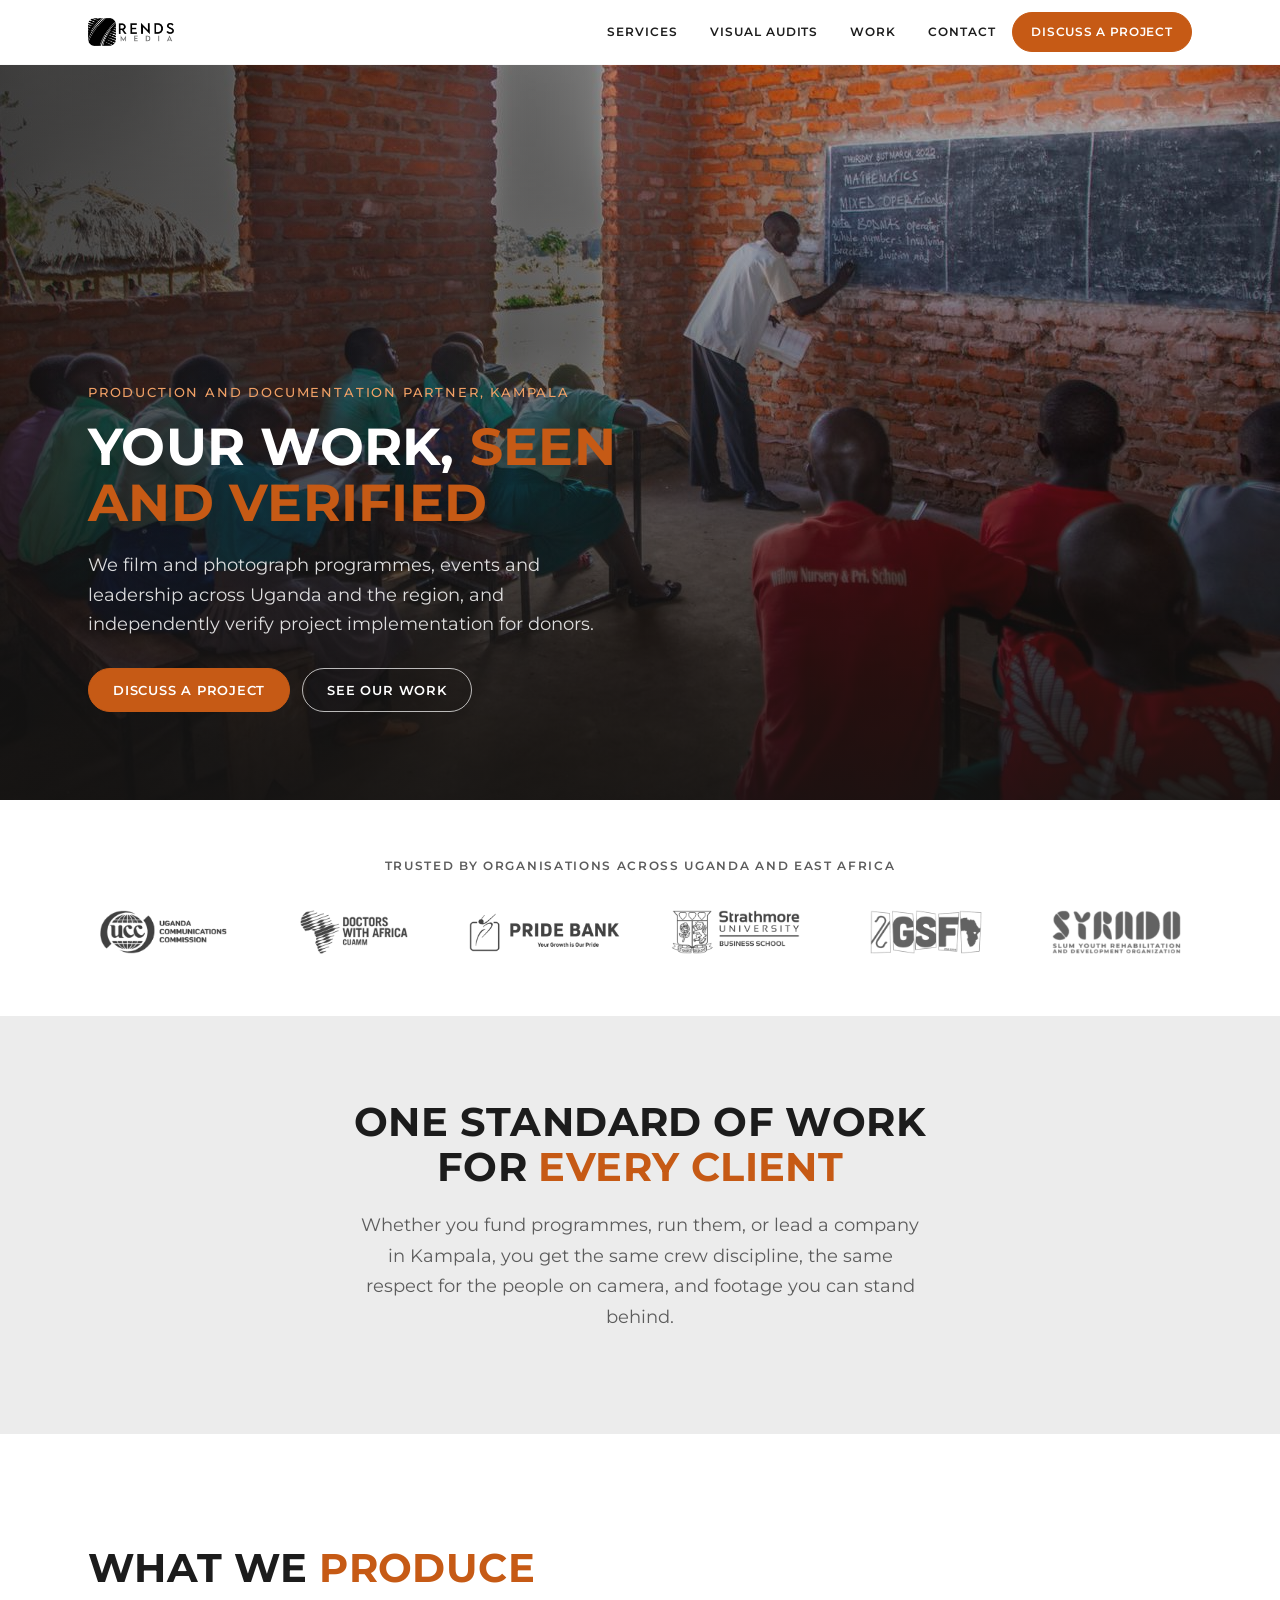
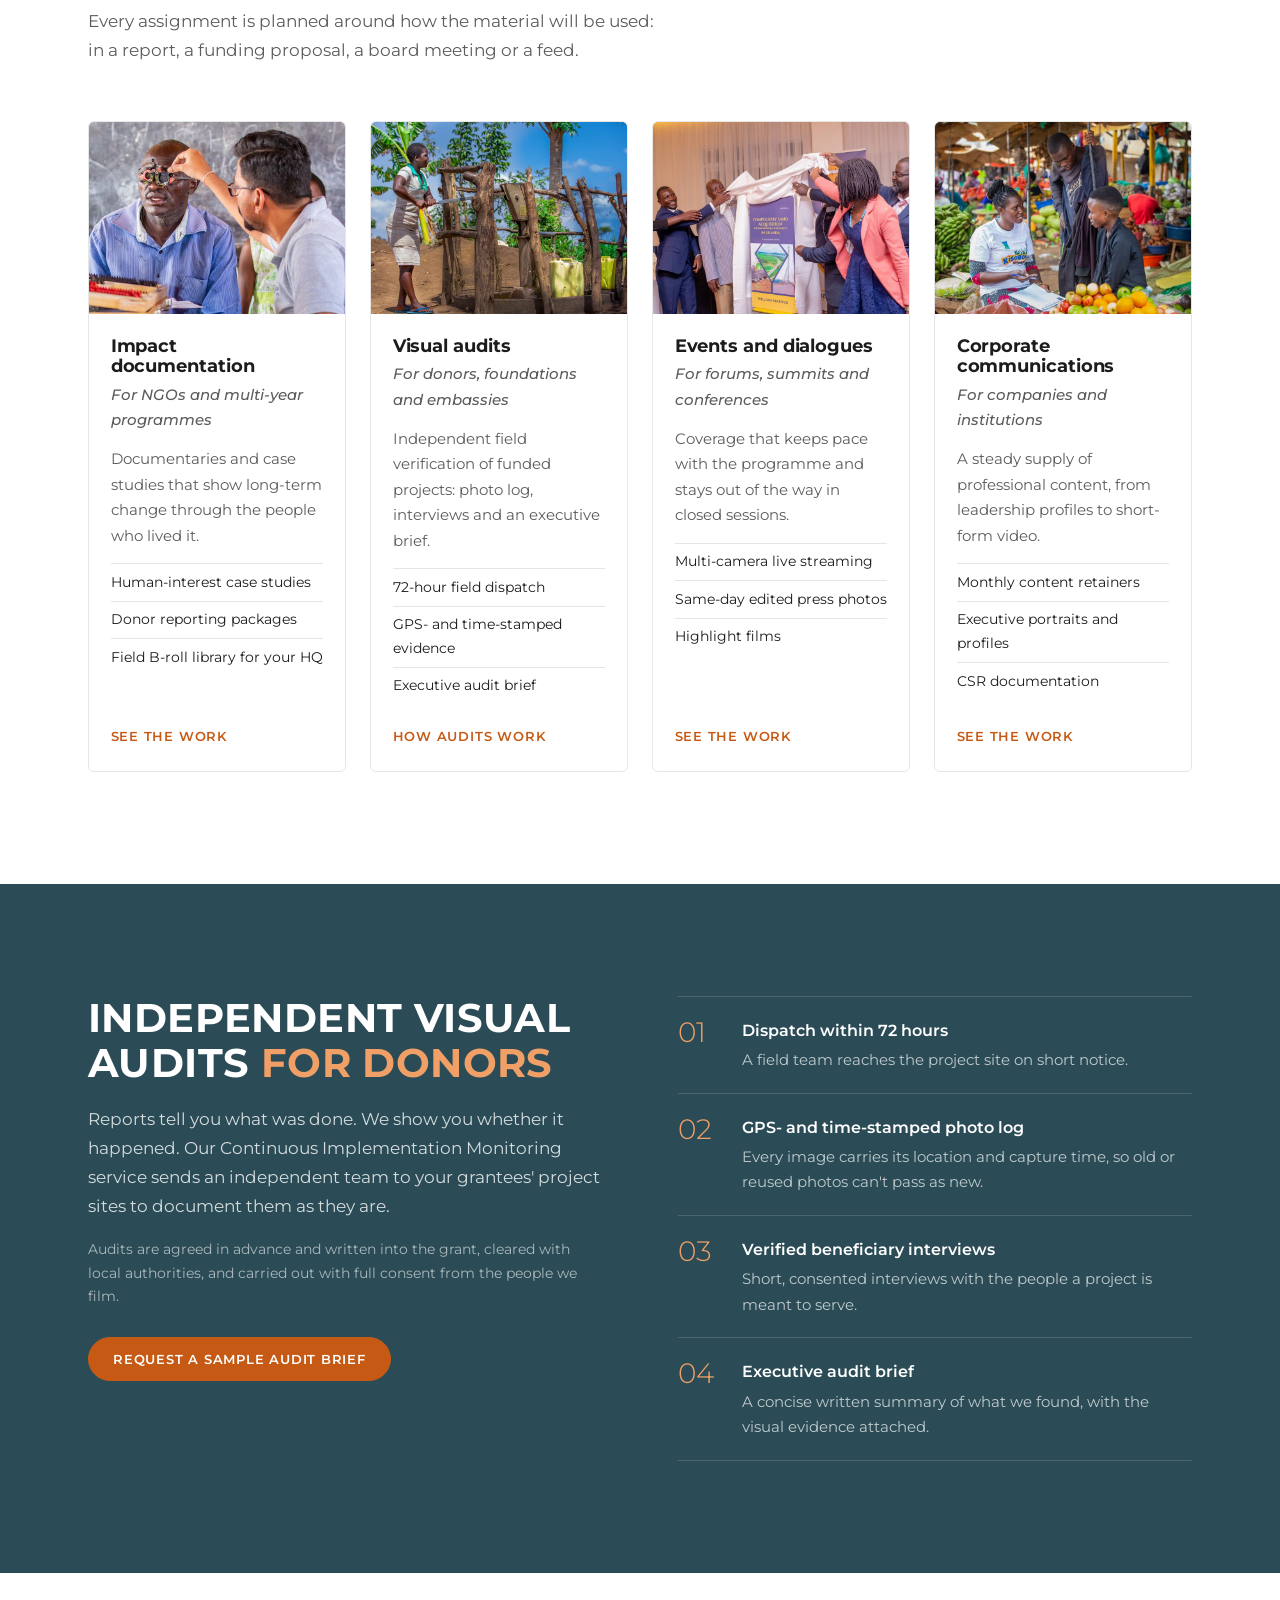
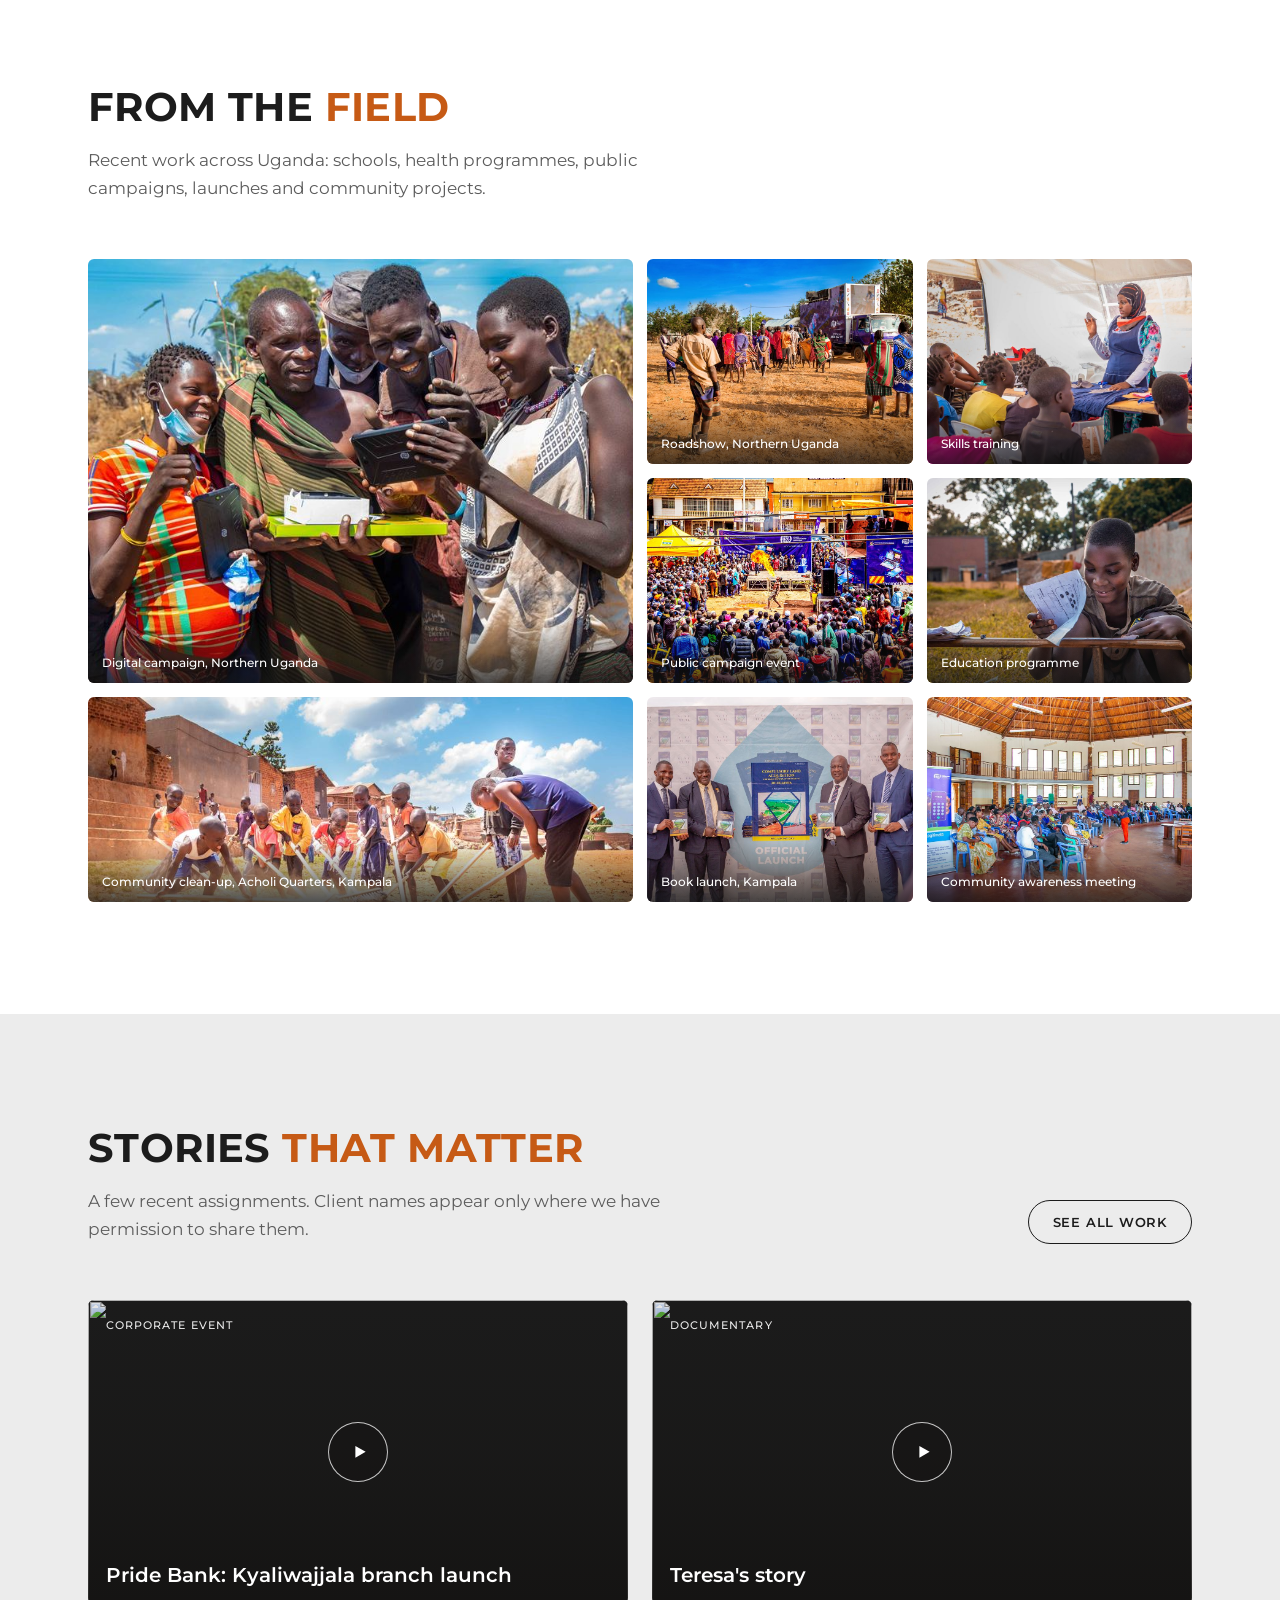
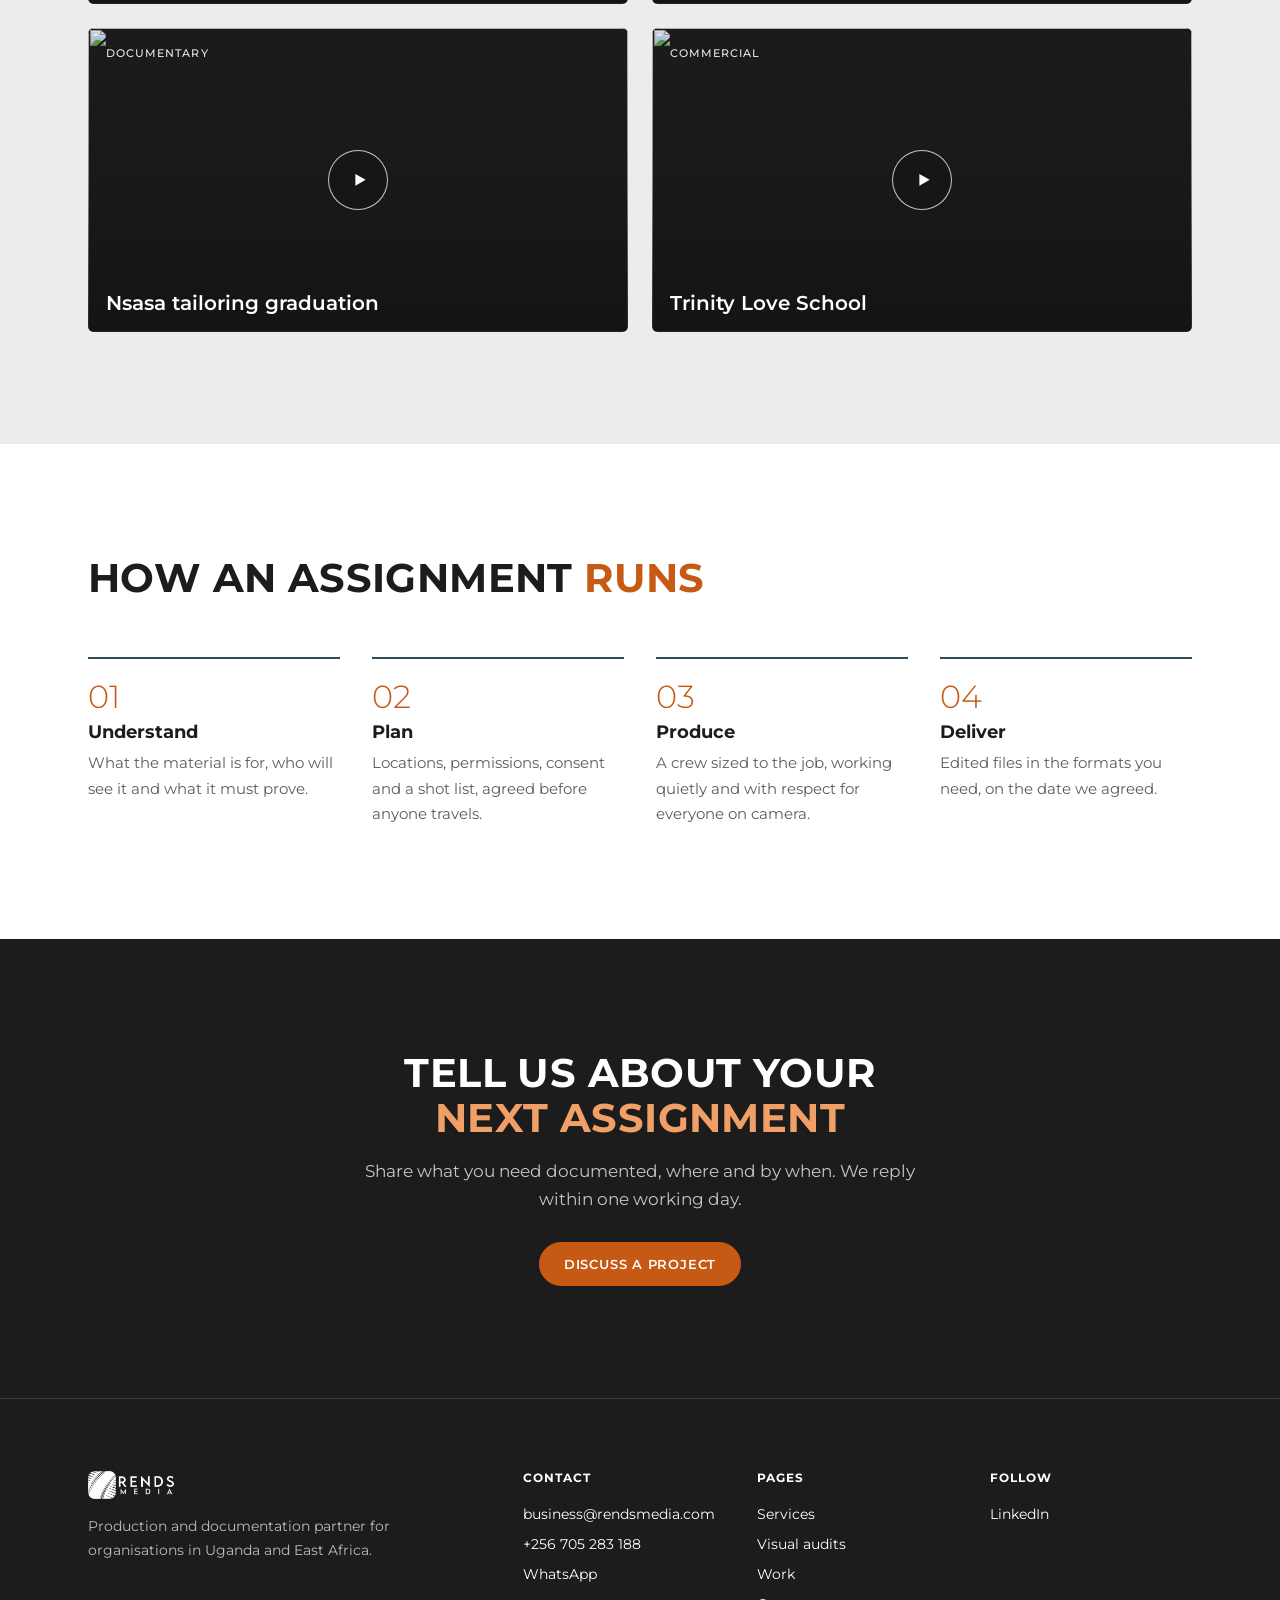
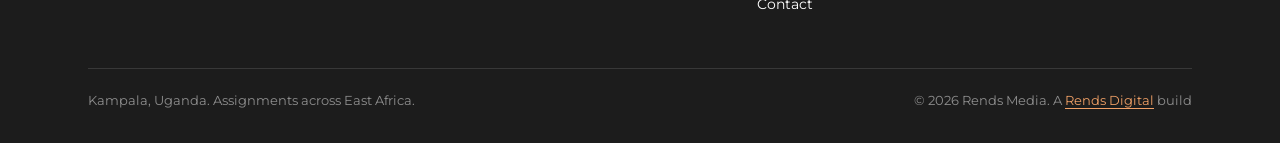
==== site/index.html @ 9ab295de "Footer credit: A Rends Digital build Co-Authored-By: Claude Opus 5.5 <noreply@anthropic.com> Claude-" ====
<!doctype html>
<html lang="en">
<head>
  <meta charset="utf-8">
  <meta name="viewport" content="width=device-width, initial-scale=1">
  <meta name="robots" content="noindex, nofollow">
  <title>Rends Media | Visual documentation and verification for organisations</title>
  <meta name="description" content="Rends Media is a Kampala-based production and documentation partner for NGOs, donors and institutions: impact documentation, independent visual audits, events and corporate communications.">
  <link rel="icon" href="assets/img/icon-32.png" sizes="32x32">
  <link rel="apple-touch-icon" href="assets/img/icon-180.png">
  <link rel="preconnect" href="https://fonts.googleapis.com">
  <link rel="preconnect" href="https://fonts.gstatic.com" crossorigin>
  <link href="https://fonts.googleapis.com/css2?family=Montserrat:ital,wght@0,300;0,400;0,500;0,600;0,700;1,400;1,500&display=swap" rel="stylesheet">
  <link rel="stylesheet" href="assets/css/main.css?v=14">
</head>
<body>
  <a class="skip-link" href="#main">Skip to content</a>

  <header class="site-header">
    <div class="wrap">
      <a class="logo" href="index.html"><img src="assets/img/logo_black.png" alt="Rends Media" width="640" height="208"></a>
      <nav class="nav" id="site-nav" aria-label="Main">
        <a href="index.html#services">Services</a>
        <a href="index.html#audits">Visual audits</a>
        <a href="portfolio.html">Work</a>
        <a href="contact.html">Contact</a>
      </nav>
      <a class="button header-cta" href="contact.html">Discuss a project</a>
      <button class="menu-toggle" type="button" aria-expanded="false" aria-controls="site-nav" aria-label="Open menu">
        <svg class="icon-open" viewBox="0 0 24 24" fill="none" stroke="currentColor" stroke-width="2" aria-hidden="true"><path d="M3 6h18M3 12h18M3 18h18"/></svg>
        <svg class="icon-close" viewBox="0 0 24 24" fill="none" stroke="currentColor" stroke-width="2" aria-hidden="true"><path d="M5 5l14 14M19 5L5 19"/></svg>
      </button>
    </div>
  </header>

  <main id="main">

    <!-- Hero: full-bleed photograph (or a short silent video loop later) -->
    <section class="hero on-dark" aria-labelledby="hero-title">
      <div class="hero__media">
        <img src="assets/img/photos/hero-classroom-1280.jpg" srcset="assets/img/photos/hero-classroom-1280.jpg 1280w, assets/img/photos/hero-classroom-2400.jpg 2400w" sizes="100vw" alt="Pupils taking a lesson in a classroom with unfinished brick walls" width="2400" height="1600" fetchpriority="high">
      </div>
      <div class="wrap">
        <p class="hero__kicker">Production and documentation partner, Kampala</p>
        <h1 id="hero-title">Your work, <span class="hl">seen and verified</span></h1>
        <p class="hero__text">We film and photograph programmes, events and leadership across Uganda and the region, and independently verify project implementation for donors.</p>
        <div class="actions">
          <a class="button" href="contact.html">Discuss a project</a>
          <a class="button button--ghost" href="portfolio.html">See our work</a>
        </div>
      </div>
    </section>

    <!-- Trusted by: client logos (only those with permission) -->
    <section class="trusted" aria-label="Trusted by">
      <div class="wrap">
        <p class="trusted__label">Trusted by organisations across Uganda and East Africa</p>
        <ul class="logos">
          <li><img src="assets/img/clients/ucc.webp" alt="Uganda Communications Commission" width="345" height="120" loading="lazy"></li>
          <li><img src="assets/img/clients/cuamm.webp" alt="Doctors with Africa CUAMM" width="296" height="120" loading="lazy"></li>
          <li><img src="assets/img/clients/pride-bank.webp" alt="Pride Bank" width="455" height="120" loading="lazy"></li>
          <li><img src="assets/img/clients/strathmore-university.webp" alt="Strathmore University" width="351" height="120" loading="lazy"></li>
          <li><img src="assets/img/clients/good-shepherds-fold.webp" alt="Good Shepherd's Fold" width="307" height="120" loading="lazy"></li>
          <li><img src="assets/img/clients/syrado-uganda.webp" alt="Syrado Uganda" width="352" height="120" loading="lazy"></li>
        </ul>
      </div>
    </section>

    <!-- Intro -->
    <section class="section section--tint intro center" aria-labelledby="intro-title">
      <div class="wrap">
        <h2 class="title" id="intro-title">One standard of work for <span class="hl">every client</span></h2>
        <p class="lead">Whether you fund programmes, run them, or lead a company in Kampala, you get the same crew discipline, the same respect for the people on camera, and footage you can stand behind.</p>
      </div>
    </section>

    <!-- Services -->
    <section class="section section--mist" id="services" aria-labelledby="services-title">
      <div class="wrap">
        <div class="section-head split-head">
          <div>
            <h2 class="title" id="services-title">What we <span class="hl">produce</span></h2>
            <p class="lead">Every assignment is planned around how the material will be used: in a report, a funding proposal, a board meeting or a feed.</p>
          </div>
        </div>
        <div class="cards">
          <article class="card">
            <div class="card__media"><img src="assets/img/photos/eye-examination-900.jpg" alt="A health worker fits trial lenses during an eye examination" width="900" height="600" loading="lazy"></div>
            <div class="card__body">
              <h3>Impact documentation</h3>
              <p class="card__for">For NGOs and multi-year programmes</p>
              <p>Documentaries and case studies that show long-term change through the people who lived it.</p>
              <ul>
                <li>Human-interest case studies</li>
                <li>Donor reporting packages</li>
                <li>Field B-roll library for your HQ</li>
              </ul>
              <a class="text-link" href="portfolio.html#development">See the work</a>
            </div>
          </article>
          <article class="card">
            <div class="card__media"><img src="assets/img/photos/girl-borehole-900.jpg" alt="A girl pumps water at a community borehole" width="900" height="600" loading="lazy" style="object-position: 30% 50%"></div>
            <div class="card__body">
              <h3>Visual audits</h3>
              <p class="card__for">For donors, foundations and embassies</p>
              <p>Independent field verification of funded projects: photo log, interviews and an executive brief.</p>
              <ul>
                <li>72-hour field dispatch</li>
                <li>GPS- and time-stamped evidence</li>
                <li>Executive audit brief</li>
              </ul>
              <a class="text-link" href="#audits">How audits work</a>
            </div>
          </article>
          <article class="card">
            <div class="card__media"><img src="assets/img/photos/book-launch-900.jpg" alt="Officials unveil a new book at a launch event" width="900" height="600" loading="lazy"></div>
            <div class="card__body">
              <h3>Events and dialogues</h3>
              <p class="card__for">For forums, summits and conferences</p>
              <p>Coverage that keeps pace with the programme and stays out of the way in closed sessions.</p>
              <ul>
                <li>Multi-camera live streaming</li>
                <li>Same-day edited press photos</li>
                <li>Highlight films</li>
              </ul>
              <a class="text-link" href="portfolio.html#events">See the work</a>
            </div>
          </article>
          <article class="card">
            <div class="card__media"><img src="assets/img/photos/market-campaign-900.jpg" alt="A campaign agent speaks with vendors in a busy market" width="900" height="600" loading="lazy"></div>
            <div class="card__body">
              <h3>Corporate communications</h3>
              <p class="card__for">For companies and institutions</p>
              <p>A steady supply of professional content, from leadership profiles to short-form video.</p>
              <ul>
                <li>Monthly content retainers</li>
                <li>Executive portraits and profiles</li>
                <li>CSR documentation</li>
              </ul>
              <a class="text-link" href="portfolio.html#corporate">See the work</a>
            </div>
          </article>
        </div>
      </div>
    </section>

    <!-- Independent visual audits -->
    <section class="section section--blue on-dark" id="audits" aria-labelledby="audit-title">
      <div class="wrap">
        <div class="audit">
          <div>
            <h2 class="title" id="audit-title">Independent visual audits <span class="hl">for donors</span></h2>
            <p class="lead">Reports tell you what was done. We show you whether it happened. Our Continuous Implementation Monitoring service sends an independent team to your grantees' project sites to document them as they are.</p>
            <p class="audit__note">Audits are agreed in advance and written into the grant, cleared with local authorities, and carried out with full consent from the people we film.</p>
            <div class="actions">
              <a class="button" href="contact.html?enquiry=audit">Request a sample audit brief</a>
            </div>
          </div>
          <ol class="steps">
            <li><strong>Dispatch within 72 hours</strong><span>A field team reaches the project site on short notice.</span></li>
            <li><strong>GPS- and time-stamped photo log</strong><span>Every image carries its location and capture time, so old or reused photos can't pass as new.</span></li>
            <li><strong>Verified beneficiary interviews</strong><span>Short, consented interviews with the people a project is meant to serve.</span></li>
            <li><strong>Executive audit brief</strong><span>A concise written summary of what we found, with the visual evidence attached.</span></li>
          </ol>
        </div>
      </div>
    </section>

    <!-- From the field -->
    <section class="section section--mist" aria-labelledby="field-title">
      <div class="wrap">
        <div class="section-head">
          <h2 class="title" id="field-title">From the <span class="hl">field</span></h2>
          <p class="lead">Recent work across Uganda: schools, health programmes, public campaigns, launches and community projects.</p>
        </div>
        <div class="gallery">
          <figure class="shot shot--wide shot--tall">
            <img src="assets/img/photos/digital-campaign-north-800.jpg" srcset="assets/img/photos/digital-campaign-north-800.jpg 800w, assets/img/photos/digital-campaign-north-1400.jpg 1400w" sizes="(max-width: 52rem) 100vw, 50vw" alt="Residents try out new phones during a digital campaign" loading="lazy">
            <figcaption>Digital campaign, Northern Uganda</figcaption>
          </figure>
          <figure class="shot">
            <img src="assets/img/photos/awareness-truck-1000.jpg" alt="Crowd gathering around a campaign awareness truck" loading="lazy">
            <figcaption>Roadshow, Northern Uganda</figcaption>
          </figure>
          <figure class="shot">
            <img src="assets/img/photos/tailoring-class-1000.jpg" alt="A tailoring instructor teaches young learners" loading="lazy">
            <figcaption>Skills training</figcaption>
          </figure>
          <figure class="shot">
            <img src="assets/img/photos/campaign-roadshow-1000.jpg" alt="Large crowd at an outdoor campaign stage" loading="lazy">
            <figcaption>Public campaign event</figcaption>
          </figure>
          <figure class="shot">
            <img src="assets/img/photos/outdoor-learner-1000.jpg" alt="A learner studies at a makeshift outdoor desk" loading="lazy">
            <figcaption>Education programme</figcaption>
          </figure>
          <figure class="shot shot--wide">
            <img src="assets/img/photos/community-cleanup-acholi-800.jpg" srcset="assets/img/photos/community-cleanup-acholi-800.jpg 800w, assets/img/photos/community-cleanup-acholi-1400.jpg 1400w" sizes="(max-width: 52rem) 100vw, 50vw" alt="Young volunteers clearing rubbish together" loading="lazy">
            <figcaption>Community clean-up, Acholi Quarters, Kampala</figcaption>
          </figure>
          <figure class="shot">
            <img src="assets/img/photos/launch-officials-1000.jpg" alt="Officials hold copies of a newly launched book" loading="lazy">
            <figcaption>Book launch, Kampala</figcaption>
          </figure>
          <figure class="shot">
            <img src="assets/img/photos/awareness-meeting-1000.jpg" alt="Community members at an awareness meeting in a hall" loading="lazy">
            <figcaption>Community awareness meeting</figcaption>
          </figure>
        </div>
      </div>
    </section>

    <!-- Selected films -->
    <section class="section section--tint" aria-labelledby="work-title">
      <div class="wrap">
        <div class="section-head split-head">
          <div>
            <h2 class="title" id="work-title">Stories <span class="hl">that matter</span></h2>
            <p class="lead">A few recent assignments. Client names appear only where we have permission to share them.</p>
          </div>
          <a class="button button--ghost" href="portfolio.html">See all work</a>
        </div>
        <div class="films">
          <a class="film" href="https://www.youtube.com/watch?v=03S1V2MKHTw" data-video="03S1V2MKHTw" target="_blank" rel="noopener">
            <span class="film__media"><img src="https://i.ytimg.com/vi/03S1V2MKHTw/maxresdefault.jpg" alt="" width="1280" height="720" loading="lazy"></span>
            <span class="film__tag">Corporate event</span>
            <span class="film__play" aria-hidden="true"><svg viewBox="0 0 24 24"><path d="M6 4l14 8-14 8z"/></svg></span>
            <span class="film__info">
              <span class="film__title">Pride Bank: Kyaliwajjala branch launch</span>
              <span class="visually-hidden">Play video</span>
            </span>
          </a>
          <a class="film" href="https://www.youtube.com/watch?v=GNk5zDKKJmw" data-video="GNk5zDKKJmw" target="_blank" rel="noopener">
            <span class="film__media"><img src="https://i.ytimg.com/vi/GNk5zDKKJmw/maxresdefault.jpg" alt="" width="1280" height="720" loading="lazy"></span>
            <span class="film__tag">Documentary</span>
            <span class="film__play" aria-hidden="true"><svg viewBox="0 0 24 24"><path d="M6 4l14 8-14 8z"/></svg></span>
            <span class="film__info">
              <span class="film__title">Teresa's story</span>
              <span class="visually-hidden">Play video</span>
            </span>
          </a>
          <a class="film" href="https://www.youtube.com/watch?v=6-pFc9vLyNQ" data-video="6-pFc9vLyNQ" target="_blank" rel="noopener">
            <span class="film__media"><img src="https://i.ytimg.com/vi/6-pFc9vLyNQ/maxresdefault.jpg" alt="" width="1280" height="720" loading="lazy"></span>
            <span class="film__tag">Documentary</span>
            <span class="film__play" aria-hidden="true"><svg viewBox="0 0 24 24"><path d="M6 4l14 8-14 8z"/></svg></span>
            <span class="film__info">
              <span class="film__title">Nsasa tailoring graduation</span>
              <span class="visually-hidden">Play video</span>
            </span>
          </a>
          <a class="film" href="https://www.youtube.com/watch?v=vquRWn4k3j4" data-video="vquRWn4k3j4" target="_blank" rel="noopener">
            <span class="film__media"><img src="https://i.ytimg.com/vi/vquRWn4k3j4/maxresdefault.jpg" alt="" width="1280" height="720" loading="lazy"></span>
            <span class="film__tag">Commercial</span>
            <span class="film__play" aria-hidden="true"><svg viewBox="0 0 24 24"><path d="M6 4l14 8-14 8z"/></svg></span>
            <span class="film__info">
              <span class="film__title">Trinity Love School</span>
              <span class="visually-hidden">Play video</span>
            </span>
          </a>
        </div>
      </div>
    </section>

    <dialog class="player" id="player" aria-label="Video player">
      <button class="player__close" type="button" aria-label="Close video">
        <svg viewBox="0 0 24 24" fill="none" stroke="currentColor" stroke-width="2" aria-hidden="true"><path d="M5 5l14 14M19 5L5 19"/></svg>
      </button>
      <div class="player__frame"></div>
    </dialog>

    <!-- Process -->
    <section class="section section--mist" aria-labelledby="process-title">
      <div class="wrap">
        <div class="section-head">
          <h2 class="title" id="process-title">How an assignment <span class="hl">runs</span></h2>
        </div>
        <ol class="process">
          <li><h3>Understand</h3><p>What the material is for, who will see it and what it must prove.</p></li>
          <li><h3>Plan</h3><p>Locations, permissions, consent and a shot list, agreed before anyone travels.</p></li>
          <li><h3>Produce</h3><p>A crew sized to the job, working quietly and with respect for everyone on camera.</p></li>
          <li><h3>Deliver</h3><p>Edited files in the formats you need, on the date we agreed.</p></li>
        </ol>
      </div>
    </section>

    <!-- Closing -->
    <section class="section section--dark on-dark cta center" aria-labelledby="cta-title">
      <div class="wrap">
        <h2 class="title" id="cta-title">Tell us about your <span class="hl">next assignment</span></h2>
        <p class="lead" style="margin-top:1rem">Share what you need documented, where and by when. We reply within one working day.</p>
        <div class="actions">
          <a class="button" href="contact.html">Discuss a project</a>
        </div>
      </div>
    </section>

  </main>

  <footer class="site-footer">
    <div class="wrap">
      <div class="footer-grid">
        <div class="footer-brand">
          <img src="assets/img/logo_white.png" alt="Rends Media" width="640" height="208">
          <p>Production and documentation partner for organisations in Uganda and East Africa.</p>
        </div>
        <div>
          <h2>Contact</h2>
          <ul>
            <li><a href="mailto:business@rendsmedia.com">business@rendsmedia.com</a></li>
            <li><a href="tel:+256705283188">+256 705 283 188</a></li>
            <li><a href="https://wa.me/256705283188" target="_blank" rel="noopener">WhatsApp</a></li>
          </ul>
        </div>
        <div>
          <h2>Pages</h2>
          <ul>
            <li><a href="index.html#services">Services</a></li>
            <li><a href="index.html#audits">Visual audits</a></li>
            <li><a href="portfolio.html">Work</a></li>
            <li><a href="contact.html">Contact</a></li>
          </ul>
        </div>
        <div>
          <h2>Follow</h2>
          <ul>
            <li><a href="https://ug.linkedin.com/company/rends" target="_blank" rel="noopener">LinkedIn</a></li>
          </ul>
        </div>
      </div>
      <div class="footer-base">
        <span>Kampala, Uganda. Assignments across East Africa.</span>
        <span>&copy; 2026 Rends Media. A <a class="credit" href="https://digital.rendsmedia.com" target="_blank" rel="noopener">Rends Digital</a> build</span>
      </div>
    </div>
  </footer>

  <script src="assets/js/main.js?v=12"></script>
</body>
</html>
---- site/assets/css/main.css ----
/* Rends Media — main stylesheet (v2)
   Clean black/white base, one warm accent used to highlight key words.
   Montserrat throughout; headings bold uppercase, kept moderate in size. */

:root {
  /* Client palette */
  --accent: #C65A15;        /* accent orange: buttons, highlighted words */
  --bg: #FAFAFA;            /* light page background */
  --ink: #1C1C1C;           /* main text, dark bands */
  --blue: #2B4C56;          /* secondary: audit band, labels */

  --accent-dark: #A84A0F;
  --accent-light: #F0A066;  /* highlight on blue/dark where full orange is too dim */
  --white: #FFFFFF;
  --ink-soft: #2E2E2E;
  --grey: #5C5C5C;
  --grey-light: #9A9A9A;
  --rule: #E6E6E6;
  --mist: #FFFFFF;

  --font: "Montserrat", system-ui, -apple-system, "Segoe UI", sans-serif;

  --page: 74rem;
  --gutter: clamp(1rem, 4vw, 2.5rem);
  --space: clamp(4rem, 9vw, 7rem);
  --radius: 6px;
  --header-h: 4rem;
}

*, *::before, *::after { box-sizing: border-box; }
html { -webkit-text-size-adjust: 100%; scroll-behavior: smooth; scroll-padding-top: var(--header-h); }
@media (prefers-reduced-motion: reduce) { html { scroll-behavior: auto; } *, *::before, *::after { transition: none !important; animation: none !important; } }

body {
  margin: 0; background: var(--bg); color: var(--ink);
  font-family: var(--font); font-size: 1rem; line-height: 1.7; font-weight: 400;
}
img { display: block; max-width: 100%; height: auto; }
[hidden] { display: none !important; }
a { color: inherit; }
p { margin: 0 0 1em; }
h1, h2, h3 { margin: 0; font-weight: 700; line-height: 1.15; }
.hl { color: var(--accent); }

:focus-visible { outline: 2px solid var(--accent); outline-offset: 3px; }

.skip-link { position: absolute; left: -999px; top: .5rem; z-index: 100; background: var(--ink); color: var(--white); padding: .5rem .75rem; }
.skip-link:focus { left: .5rem; }
.visually-hidden { position: absolute !important; width: 1px; height: 1px; overflow: hidden; clip: rect(0 0 0 0); white-space: nowrap; }

.wrap { width: 100%; max-width: var(--page); margin: 0 auto; padding: 0 var(--gutter); }

/* Section title: bold uppercase, the key phrase in the accent colour */
.title {
  font-size: clamp(1.625rem, 3.2vw, 2.5rem); text-transform: uppercase; letter-spacing: .01em; line-height: 1.12;
}
.lead { font-size: 1.0625rem; font-weight: 400; line-height: 1.7; color: var(--grey); max-width: 36rem; }
.center { text-align: center; }
.center .lead { margin-left: auto; margin-right: auto; }

/* ---------- Buttons ---------- */
.button {
  display: inline-flex; align-items: center; justify-content: center;
  min-height: 2.75rem; padding: .7rem 1.5rem; border-radius: 999px;
  background: var(--accent); color: var(--white); border: 1.5px solid var(--accent);
  font: 600 .8125rem/1 var(--font); letter-spacing: .06em; text-transform: uppercase; text-decoration: none;
  transition: background-color .15s ease, border-color .15s ease, color .15s ease;
}
.button:hover { background: var(--accent-dark); border-color: var(--accent-dark); }
.button--dark { background: var(--ink); border-color: var(--ink); }
.button--dark:hover { background: var(--ink-soft); border-color: var(--ink-soft); }
.button--ghost { background: transparent; color: var(--ink); border-color: var(--ink); }
.button--ghost:hover { background: var(--ink); color: var(--white); border-color: var(--ink); }
.on-dark .button--ghost { color: var(--white); border-color: rgba(255,255,255,.7); }
.on-dark .button--ghost:hover { background: var(--white); color: var(--ink); border-color: var(--white); }
.actions { display: flex; flex-wrap: wrap; gap: .75rem; margin-top: 1.75rem; }
.center .actions { justify-content: center; }
.text-link { font-weight: 600; font-size: .8125rem; letter-spacing: .06em; text-transform: uppercase; color: var(--accent); text-decoration: none; }
.text-link:hover { text-decoration: underline; text-underline-offset: .3em; }

/* ---------- Sticky header ---------- */
.site-header {
  position: fixed; top: 0; left: 0; right: 0; z-index: 50; background: rgba(255,255,255,.97);
  border-bottom: 1px solid transparent; transition: border-color .2s ease, box-shadow .2s ease;
}
.site-header.is-scrolled { border-bottom-color: var(--rule); box-shadow: 0 6px 20px rgba(30,28,27,.06); }
.site-header .wrap { display: flex; align-items: center; gap: 1rem; min-height: var(--header-h); }
.logo { display: block; margin-right: auto; }
.logo img { height: 1.75rem; width: auto; }
body { padding-top: var(--header-h); }
.nav { display: flex; align-items: center; gap: 2rem; }
.nav a { text-decoration: none; font-size: .75rem; font-weight: 600; letter-spacing: .08em; text-transform: uppercase; }
.nav a:hover, .nav a[aria-current="page"] { color: var(--accent); }
.header-cta { padding: .6rem 1.15rem; min-height: 2.5rem; font-size: .75rem; }
.menu-toggle { display: none; }

@media (max-width: 52rem) {
  .logo img { height: 1.5rem; }
  .menu-toggle {
    display: inline-grid; place-items: center; width: 2.75rem; height: 2.75rem; padding: 0;
    background: none; border: 0; color: var(--ink); cursor: pointer;
  }
  .menu-toggle svg { width: 1.5rem; height: 1.5rem; }
  .menu-toggle .icon-close { display: none; }
  .menu-toggle[aria-expanded="true"] .icon-open { display: none; }
  .menu-toggle[aria-expanded="true"] .icon-close { display: block; }
  .nav {
    display: none; position: absolute; top: 100%; left: 0; right: 0;
    flex-direction: column; align-items: stretch; gap: 0;
    background: var(--white); border-bottom: 1px solid var(--rule); box-shadow: 0 12px 24px rgba(30,28,27,.08);
    padding: .25rem var(--gutter) 1rem;
  }
  .nav.is-open { display: flex; }
  .nav a { padding: 1rem 0; border-bottom: 1px solid var(--rule); font-size: .8125rem; }
  .nav a:last-child { border-bottom: 0; }
}
@media (max-width: 22rem) { .header-cta { padding: .55rem .8rem; letter-spacing: .03em; } }

/* ---------- Hero ---------- */
.hero {
  position: relative; display: grid; align-items: end;
  min-height: min(88vh, 46rem); color: var(--white); overflow: hidden; background: var(--ink);
}
.hero__media { position: absolute; inset: 0; }
.hero__media img, .hero__media video { width: 100%; height: 100%; object-fit: cover; object-position: 60% 45%; }
.hero__media::after {
  content: ""; position: absolute; inset: 0;
  background: linear-gradient(to top, rgba(20,19,18,.9) 0%, rgba(20,19,18,.55) 45%, rgba(20,19,18,.2) 100%), linear-gradient(to right, rgba(20,19,18,.55) 0%, rgba(20,19,18,0) 60%);
}
.hero .wrap { position: relative; padding-top: 6rem; padding-bottom: clamp(3rem, 8vw, 5.5rem); }
.hero__kicker { font-size: .8125rem; font-weight: 500; letter-spacing: .14em; text-transform: uppercase; color: var(--accent-light); margin-bottom: 1rem; }
.hero h1 {
  font-size: clamp(1.875rem, 4.2vw, 3.25rem); text-transform: uppercase; line-height: 1.08; letter-spacing: .005em; max-width: 18ch;
}
.hero p.hero__text { max-width: 34rem; margin-top: 1.25rem; color: rgba(255,255,255,.85); font-size: 1.125rem; font-weight: 400; line-height: 1.65; }

/* Placeholder until real photography arrives */
.ph {
  position: absolute; inset: 0; display: grid; place-items: center; text-align: center; padding: 1rem;
  font-size: .8125rem; color: rgba(255,255,255,.55);
  background: radial-gradient(120% 90% at 70% 30%, #4a4440 0%, #2a2724 55%, #1b1a19 100%);
}
.ph--light { color: var(--grey-light); background: linear-gradient(135deg, #ECE8E3, #DCD6CF); }

/* ---------- Trusted by ---------- */
.trusted { padding: clamp(2.5rem, 5vw, 3.5rem) 0; background: var(--white); }
.trusted__label { text-align: center; font-size: .75rem; font-weight: 600; letter-spacing: .14em; text-transform: uppercase; color: var(--grey); margin-bottom: 1.75rem; }
.logos { list-style: none; margin: 0; padding: 0; display: grid; grid-template-columns: repeat(6, minmax(0, 1fr)); gap: 1.5rem 2.5rem; align-items: center; }
.logos li { display: grid; place-items: center; height: 3.5rem; }
.logos img { height: 2.75rem; max-width: 100%; width: auto; object-fit: contain; filter: grayscale(1); opacity: .85; transition: filter .2s ease, opacity .2s ease; }
.logos li:hover img { filter: none; opacity: 1; }
.logo-ph { width: 100%; height: 2.25rem; border-radius: var(--radius); background: #F0F0F0; display: grid; place-items: center; font-size: .6875rem; color: var(--grey-light); }
@media (max-width: 52rem) { .logos { grid-template-columns: repeat(3, minmax(0, 1fr)); } }

/* ---------- Generic sections ---------- */
.section { padding: var(--space) 0; }
.section--mist { background: var(--white); }
.section--tint { background: #ECECEC; }
.section.intro { padding: calc(var(--space) * .75) 0; }
.section--dark { background: var(--ink); color: var(--white); }
.section--blue { background: var(--blue); color: var(--white); }
.section--blue .lead { color: rgba(255,255,255,.8); }
.section--blue .hl, .section--dark .hl { color: var(--accent-light); }
.section--dark .lead { color: rgba(255,255,255,.75); }
.section-head { margin-bottom: clamp(2.25rem, 5vw, 3.5rem); }
.section-head .lead { margin-top: 1rem; margin-bottom: 0; }
.split-head { display: flex; justify-content: space-between; align-items: end; gap: 1.5rem; flex-wrap: wrap; }

/* ---------- Intro ---------- */
.intro .title { max-width: 22ch; margin: 0 auto; }
.intro .lead { margin-top: 1.25rem; font-size: 1.125rem; }

/* ---------- Service cards ---------- */
.cards { display: grid; grid-template-columns: repeat(4, minmax(0, 1fr)); gap: clamp(1rem, 2vw, 1.5rem); }
.card { background: var(--white); border: 1px solid var(--rule); border-radius: var(--radius); overflow: hidden; display: flex; flex-direction: column; }
.card__media { position: relative; aspect-ratio: 4 / 3; background: #E9E9E9; overflow: hidden; }
.card__media img { width: 100%; height: 100%; object-fit: cover; }
.card__body { padding: 1.35rem 1.35rem 1.5rem; display: flex; flex-direction: column; flex: 1; }
.card h3 { font-size: 1.125rem; font-weight: 700; letter-spacing: -.005em; }
.card__for { font-size: .8125rem; color: var(--blue); font-weight: 500; font-style: italic; margin: .3rem 0 .85rem; }
.card p { font-size: .9375rem; color: var(--grey); }
.card ul { list-style: none; padding: 0; margin: 0 0 1.25rem; font-size: .875rem; }
.card li { padding: .4rem 0; border-top: 1px solid var(--rule); }
.card .text-link { margin-top: auto; }
@media (max-width: 64rem) { .cards { grid-template-columns: repeat(2, minmax(0, 1fr)); } }
@media (max-width: 36rem) { .cards { grid-template-columns: 1fr; } .card__media { aspect-ratio: 16 / 9; } }

/* ---------- Visual audit band ---------- */
.audit { display: grid; grid-template-columns: minmax(0, 1fr) minmax(0, 1fr); gap: clamp(2rem, 6vw, 5rem); align-items: start; }
.audit .lead { margin-top: 1.25rem; }
.audit__note { font-size: .875rem; color: rgba(255,255,255,.6); max-width: 34rem; margin-top: 1rem; }
.steps { list-style: none; padding: 0; margin: 0; counter-reset: step; }
.steps li { counter-increment: step; display: grid; grid-template-columns: 3rem 1fr; gap: .2rem 1rem; padding: 1.25rem 0; border-top: 1px solid rgba(255,255,255,.14); }
.steps li:last-child { border-bottom: 1px solid rgba(255,255,255,.14); }
.steps li::before { content: counter(step, decimal-leading-zero); grid-row: span 2; font-weight: 300; font-size: 1.75rem; color: var(--accent-light); line-height: 1.1; }
.steps strong { font-size: 1rem; font-weight: 600; }
.steps span { font-size: .9375rem; color: rgba(255,255,255,.7); }
@media (max-width: 52rem) { .audit { grid-template-columns: 1fr; } }

/* ---------- Film thumbnails ---------- */
.films { display: grid; grid-template-columns: repeat(2, minmax(0, 1fr)); gap: clamp(1rem, 2vw, 1.5rem); }
.film { position: relative; display: block; aspect-ratio: 16 / 9; border-radius: var(--radius); overflow: hidden; color: var(--white); text-decoration: none; background: var(--ink); }
.film__media { position: absolute; inset: 0; transition: transform .5s ease; }
.film__media img { width: 100%; height: 100%; object-fit: cover; }
.film::after { content: ""; position: absolute; inset: 0; background: linear-gradient(to top, rgba(20,19,18,.9) 0%, rgba(20,19,18,.35) 50%, rgba(20,19,18,.1) 100%); }
.film__tag, .film__play, .film__info { position: absolute; z-index: 1; }
.film__tag { top: 1rem; left: 1.1rem; font-size: .6875rem; font-weight: 500; letter-spacing: .1em; text-transform: uppercase; color: rgba(255,255,255,.9); }
.film__play {
  top: 50%; left: 50%; width: 3.75rem; height: 3.75rem; margin: -1.875rem 0 0 -1.875rem;
  display: grid; place-items: center; border-radius: 50%;
  border: 1.5px solid rgba(255,255,255,.75); background: rgba(20,19,18,.35);
  transition: background-color .2s ease, border-color .2s ease;
}
.film__play svg { width: 1.1rem; height: 1.1rem; margin-left: 3px; fill: currentColor; }
.film__info { left: 1.1rem; right: 1.1rem; bottom: 1rem; }
.film__title { display: block; font-size: 1.125rem; font-weight: 600; line-height: 1.3; }
.film__meta { display: block; margin-top: .3rem; font-size: .8125rem; font-style: italic; color: rgba(255,255,255,.72); }
.film:hover .film__media { transform: scale(1.04); }
.film:hover .film__play { background: var(--accent); border-color: var(--accent); }
@media (max-width: 52rem) { .films { grid-template-columns: 1fr; } .film { aspect-ratio: 16 / 9; } }

/* ---------- Process ---------- */
.process { list-style: none; padding: 0; margin: 0; display: grid; grid-template-columns: repeat(4, minmax(0, 1fr)); gap: 1.5rem clamp(1rem, 3vw, 2rem); counter-reset: phase; }
.process li { counter-increment: phase; padding-top: 1.25rem; border-top: 2px solid var(--blue); }
.process h3 { font-size: 1.125rem; font-weight: 700; margin-bottom: .5rem; }
.process h3::before { content: counter(phase, decimal-leading-zero); display: block; font-size: 2rem; font-weight: 300; color: var(--accent); line-height: 1.1; margin-bottom: .5rem; }
.process p { font-size: .9375rem; color: var(--grey); margin: 0; }
@media (max-width: 52rem) { .process { grid-template-columns: repeat(2, minmax(0, 1fr)); } }
@media (max-width: 30rem) { .process { grid-template-columns: 1fr; } }

/* ---------- Closing CTA ---------- */
.cta .title { max-width: 20ch; margin: 0 auto; }

/* ---------- Footer ---------- */
.site-footer { border-top: 1px solid rgba(255,255,255,.12); background: var(--ink); color: rgba(255,255,255,.7); padding: clamp(3rem, 6vw, 4.5rem) 0 2rem; font-size: .875rem; }
.site-footer a { color: var(--white); text-decoration: none; }
.site-footer a:hover { color: var(--accent); }
.footer-grid { display: grid; grid-template-columns: 2fr 1fr 1fr 1fr; gap: 2rem; }
.footer-grid h2 { font-size: .75rem; letter-spacing: .08em; text-transform: uppercase; color: var(--white); margin-bottom: .9rem; }
.footer-grid ul { list-style: none; padding: 0; margin: 0; }
.footer-grid li { padding: .2rem 0; }
.footer-brand img { height: 1.75rem; width: auto; margin-bottom: 1rem; }
.footer-brand p { max-width: 22rem; }
.footer-base { margin-top: 3rem; padding-top: 1.25rem; border-top: 1px solid rgba(255,255,255,.12); display: flex; justify-content: space-between; gap: 1rem; flex-wrap: wrap; font-size: .8125rem; color: rgba(255,255,255,.5); }
@media (max-width: 52rem) { .footer-grid { grid-template-columns: 1fr 1fr; } .footer-brand { grid-column: 1 / -1; } }

/* ---------- Interior pages ---------- */
.page-intro { padding: clamp(3.5rem, 8vw, 6rem) 0 clamp(3rem, 6vw, 4rem); }
.page-intro h1 { font-size: clamp(1.875rem, 4vw, 3rem); text-transform: uppercase; max-width: 20ch; }
.page-intro .lead { margin-top: 1.25rem; }

/* ---------- From the field: photo grid ---------- */
.gallery { display: grid; grid-template-columns: repeat(4, minmax(0, 1fr)); grid-auto-rows: clamp(10rem, 16vw, 14rem); grid-auto-flow: dense; gap: clamp(.5rem, 1.2vw, .875rem); }
.shot { position: relative; margin: 0; overflow: hidden; border-radius: var(--radius); background: #E9E9E9; }
.shot img { width: 100%; height: 100%; object-fit: cover; transition: transform .6s ease; }
.shot--wide { grid-column: span 2; }
.shot--tall { grid-row: span 2; }
.shot figcaption {
  position: absolute; left: 0; right: 0; bottom: 0; padding: 2rem .9rem .75rem;
  background: linear-gradient(to top, rgba(20,20,20,.75), rgba(20,20,20,0));
  color: var(--white); font-size: .75rem; font-weight: 500; line-height: 1.35;
}
.shot:hover img { transform: scale(1.03); }
@media (max-width: 52rem) {
  .gallery { grid-template-columns: repeat(2, minmax(0, 1fr)); grid-auto-rows: 9.5rem; }
  .shot--tall { grid-row: span 2; }
}

/* ---------- Video player (lightbox) ---------- */
.film__title { font-size: 1.25rem; }
.player { width: min(92vw, 68rem); max-width: none; padding: 0; border: 0; background: #000; overflow: visible; }
.player::backdrop { background: rgba(10,10,10,.88); }
.player__frame { aspect-ratio: 16 / 9; }
.player__frame iframe { width: 100%; height: 100%; border: 0; display: block; }
.player__close {
  position: absolute; top: -3rem; right: 0; width: 2.5rem; height: 2.5rem; display: grid; place-items: center;
  background: none; border: 0; color: var(--white); cursor: pointer;
}
.player__close svg { width: 1.5rem; height: 1.5rem; }
@media (max-width: 52rem) { .film__title { font-size: 1.0625rem; } }

/* ---------- Contact page ---------- */
.contact-section { padding: 0 0 var(--space); }
.contact { display: grid; grid-template-columns: minmax(0, 2fr) minmax(0, 1fr); gap: clamp(2rem, 6vw, 5rem); align-items: start; }
.form { display: grid; gap: 1.25rem; }
.form__row { display: grid; grid-template-columns: 1fr 1fr; gap: 1.25rem; }
.field { display: grid; gap: .4rem; }
.field label, .audit-extra legend { font-size: .875rem; font-weight: 600; }
.req { color: var(--accent); }
.optional { font-weight: 400; color: var(--grey); }
.field input, .field select, .field textarea {
  width: 100%; font: 400 1rem/1.4 var(--font); color: var(--ink);
  background: var(--white); border: 1px solid #CFCFCF; border-radius: var(--radius); padding: .75rem .85rem;
}
.field textarea { resize: vertical; min-height: 9rem; }
.field input:focus, .field select:focus, .field textarea:focus { outline: 2px solid var(--accent); outline-offset: 0; border-color: var(--accent); }
.field [aria-invalid="true"] { border-color: #B3261E; }
.budget { display: grid; grid-template-columns: 6rem 1fr; gap: .5rem; }
.hint { font-size: .8125rem; color: var(--grey); margin: 0; }
.audit-extra { border: 1px solid var(--rule); border-left: 3px solid var(--blue); border-radius: var(--radius); padding: 1rem 1.1rem 1.1rem; margin: 0; background: var(--white); }
.audit-extra legend { padding: 0 .35rem; }
.audit-extra .form__row { margin-top: .5rem; }
.form__required { font-size: .8125rem; color: var(--grey); margin: 0; }
.form .button { justify-self: start; border: 0; cursor: pointer; }
.hp { position: absolute; left: -9999px; width: 1px; height: 1px; overflow: hidden; }
.notice { display: grid; gap: .25rem; padding: 1rem 1.1rem; border-radius: var(--radius); margin-bottom: 1.5rem; font-size: .9375rem; }
.notice--ok { background: #E8F1EC; border-left: 3px solid #2E7D4F; }
.notice--error { background: #FBEAE8; border-left: 3px solid #B3261E; }
.contact__direct { background: var(--white); border: 1px solid var(--rule); border-radius: var(--radius); padding: 1.5rem; position: sticky; top: calc(var(--header-h) + 1.5rem); }
.contact__direct h2 { font-size: 1.125rem; margin-bottom: 1rem; }
.contact__direct dl { margin: 0; display: grid; gap: .2rem; }
.contact__direct dt { font-size: .75rem; font-weight: 600; letter-spacing: .08em; text-transform: uppercase; color: var(--grey); margin-top: .9rem; }
.contact__direct dt:first-child { margin-top: 0; }
.contact__direct dd { margin: 0; font-size: .9375rem; }
.contact__direct a { color: var(--accent); font-weight: 600; text-decoration: none; }
.contact__direct a:hover { text-decoration: underline; }
@media (max-width: 52rem) {
  .contact { grid-template-columns: 1fr; }
  .contact__direct { position: static; order: -1; }
  .form__row { grid-template-columns: 1fr; }
}

/* ---------- Trusted by: rotating single line on phones ---------- */
@media (max-width: 52rem) {
  .logos-viewport { overflow: hidden; -webkit-mask-image: linear-gradient(to right, transparent, #000 8%, #000 92%, transparent); mask-image: linear-gradient(to right, transparent, #000 8%, #000 92%, transparent); }
  .logos.is-marquee { display: flex; width: max-content; gap: 2.5rem; animation: logos-scroll 28s linear infinite; }
  .logos.is-marquee li { flex: 0 0 auto; height: 3rem; }
  .logos.is-marquee img { height: 2.25rem; max-width: none; }
  .logos-viewport:active .logos.is-marquee, .logos-viewport:hover .logos.is-marquee { animation-play-state: paused; }
}
@keyframes logos-scroll { from { transform: translateX(0); } to { transform: translateX(calc(-50% - 1.25rem)); } }
@media (max-width: 52rem) and (prefers-reduced-motion: reduce) {
  .logos-viewport { overflow-x: auto; -webkit-mask-image: none; mask-image: none; }
  .logos.is-marquee { animation: none; }
}
.logos:not(.is-marquee) .logos__copy { display: none; }

/* ---------- Work page ---------- */
.work-intro { background: #ECECEC; padding-bottom: clamp(2.5rem, 5vw, 3.5rem); }
.filters-wrap { display: flex; flex-wrap: wrap; gap: .75rem 2.5rem; margin-top: 2rem; }
.filters-wrap .filters { margin-top: 0; align-items: center; }
.filters__label { font-size: .6875rem; font-weight: 600; letter-spacing: .14em; text-transform: uppercase; color: var(--grey); margin-right: .25rem; }
.work-intro .filter { background: var(--white); }
.work-intro .filter.is-active { background: var(--ink); }
.filters { display: flex; flex-wrap: wrap; gap: .5rem; margin-top: 2rem; }
.filter {
  font: 600 .75rem/1 var(--font); letter-spacing: .08em; text-transform: uppercase;
  padding: .7rem 1.2rem; min-height: 2.5rem; border-radius: 999px; cursor: pointer;
  background: transparent; color: var(--ink); border: 1.5px solid #CFCFCF;
  transition: background-color .15s ease, border-color .15s ease, color .15s ease;
}
.filter:hover { border-color: var(--ink); }
.filter.is-active { background: var(--ink); border-color: var(--ink); color: var(--white); }
.work-films .films { grid-template-columns: repeat(3, minmax(0, 1fr)); }
.work-films .film__title { font-size: 1.0625rem; }
@media (max-width: 64rem) { .work-films .films { grid-template-columns: repeat(2, minmax(0, 1fr)); } }
@media (max-width: 52rem) { .work-films .films { grid-template-columns: 1fr; } }
.is-filtered-out { display: none !important; }

@media (max-width: 36rem) {
  .filters-wrap { gap: 1rem; }
  .filters-wrap .filters { gap: .4rem; }
  .filters__label { flex-basis: 100%; margin: 0 0 .1rem; }
  .work-intro .filter { padding: .6rem .65rem; min-height: 2.25rem; font-size: .6875rem; letter-spacing: .02em; }
}

.footer-base .credit { color: var(--accent-light); text-decoration: underline; text-underline-offset: .2em; }
.footer-base .credit:hover { color: var(--white); }
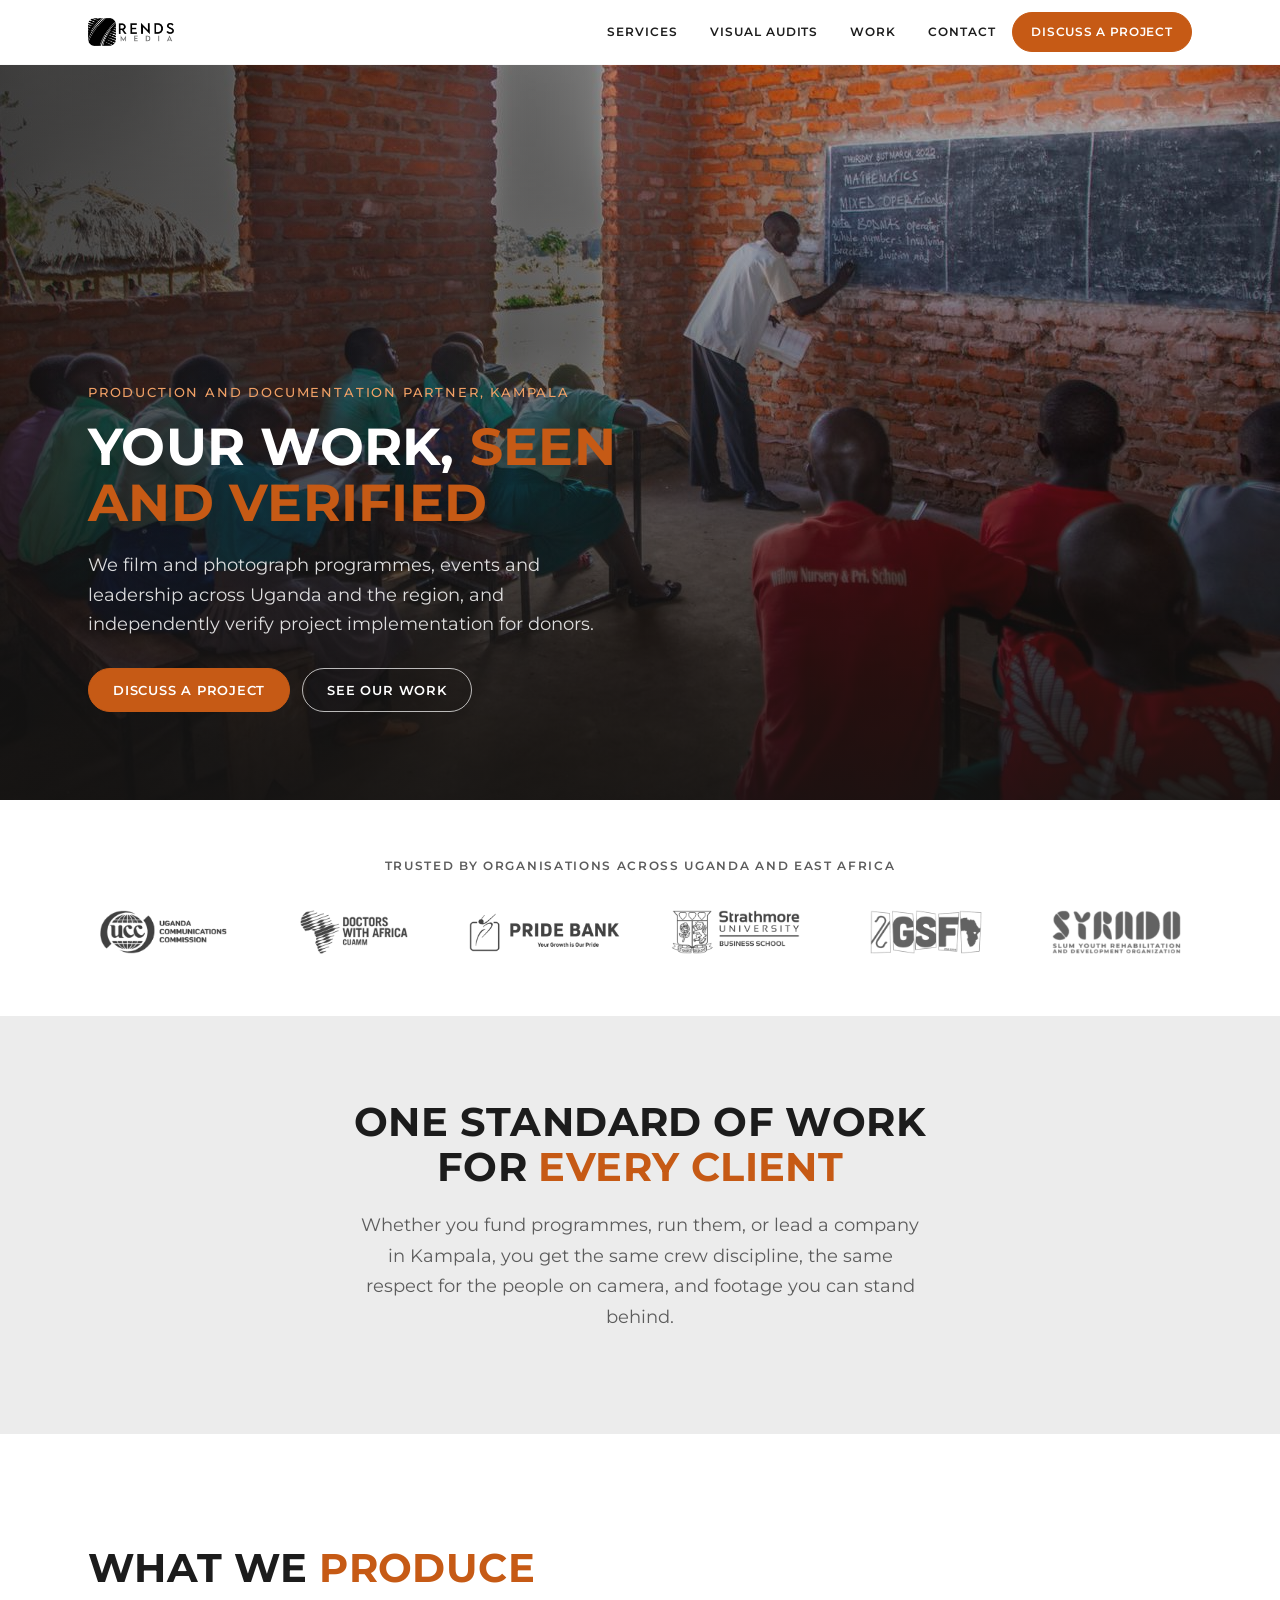
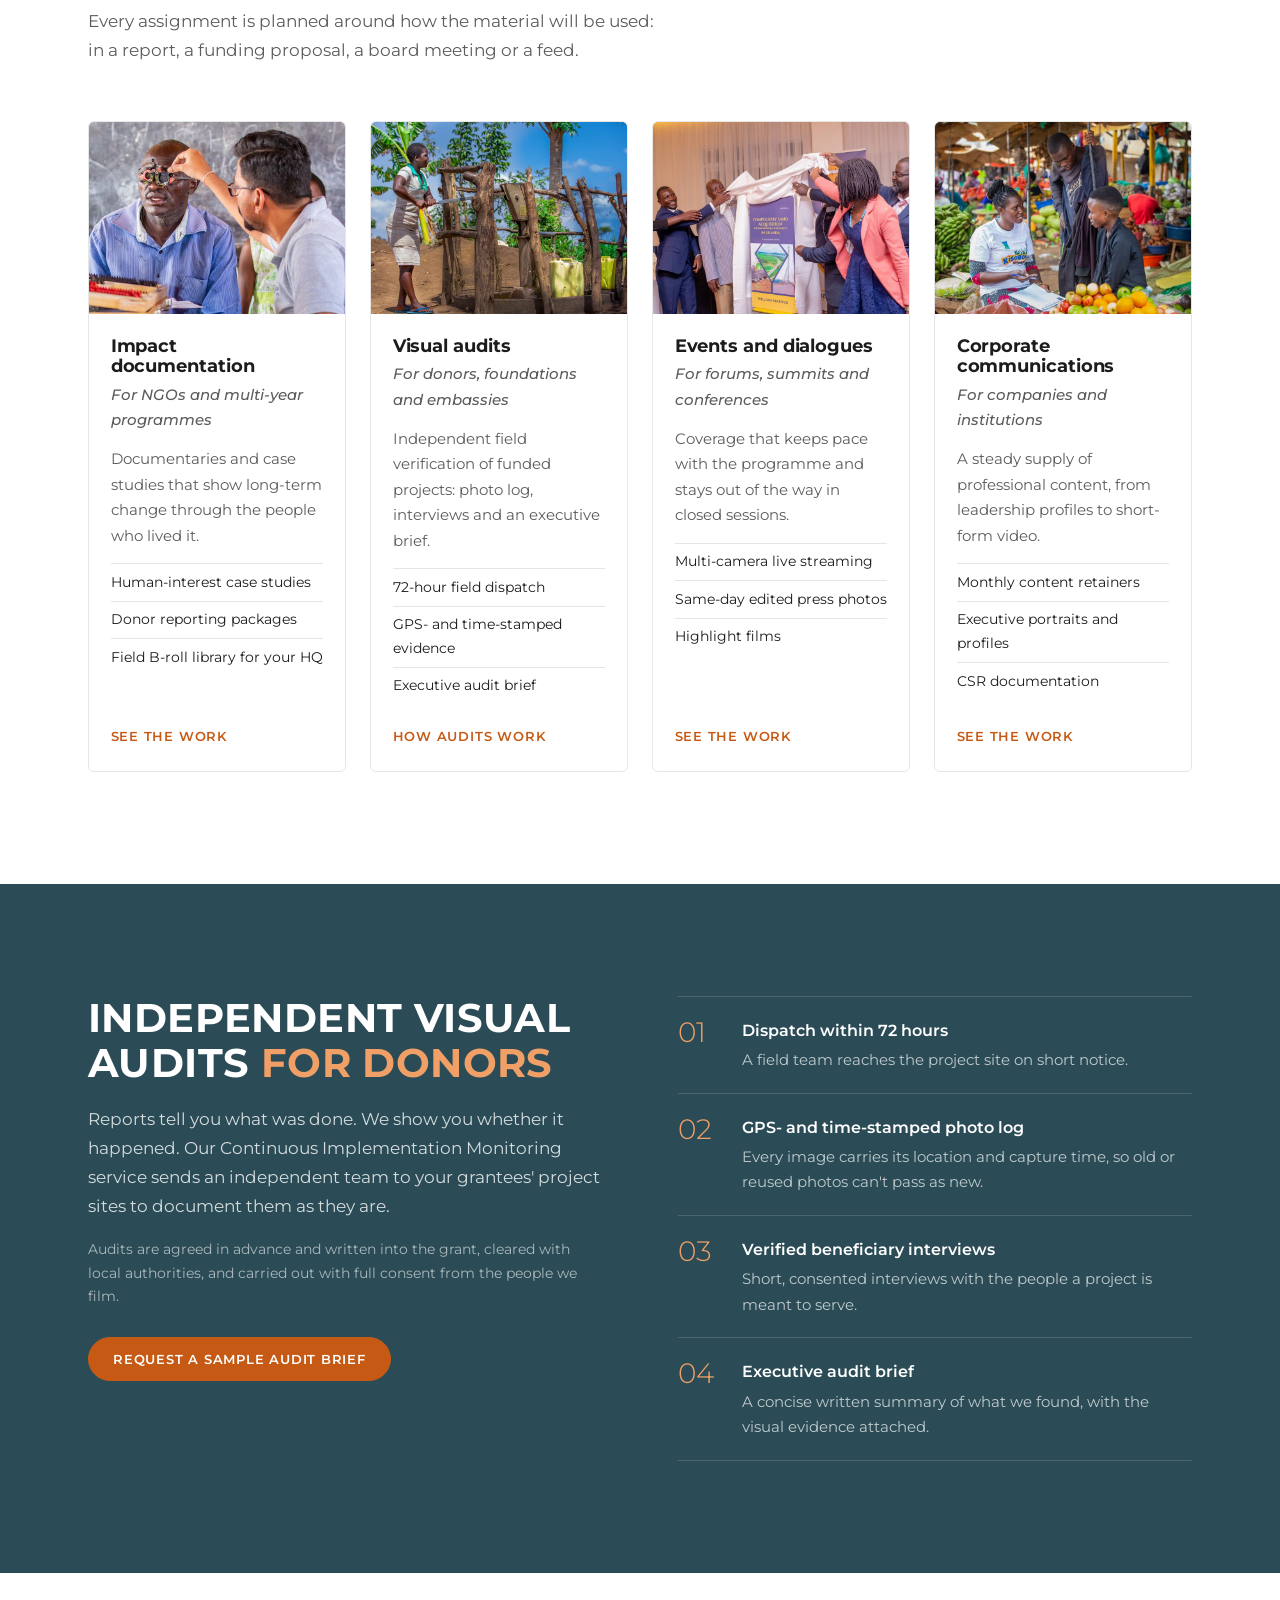
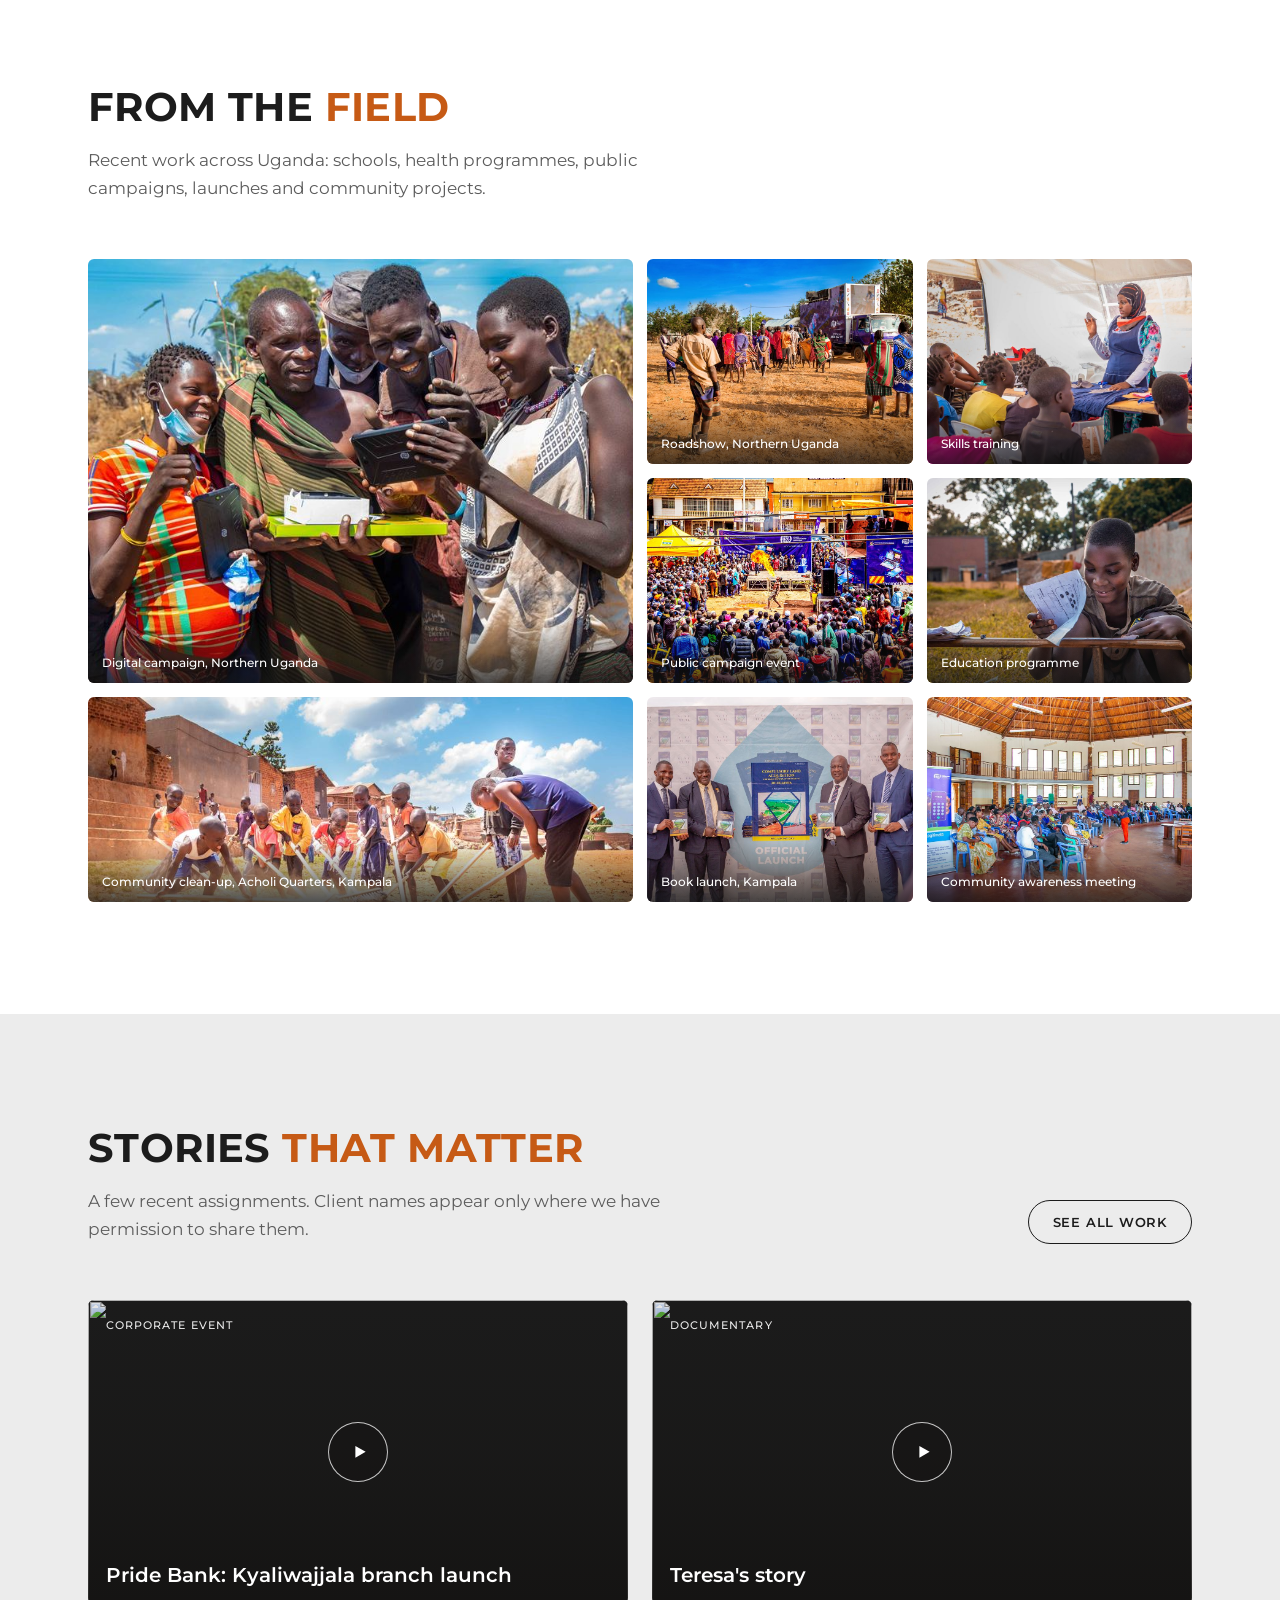
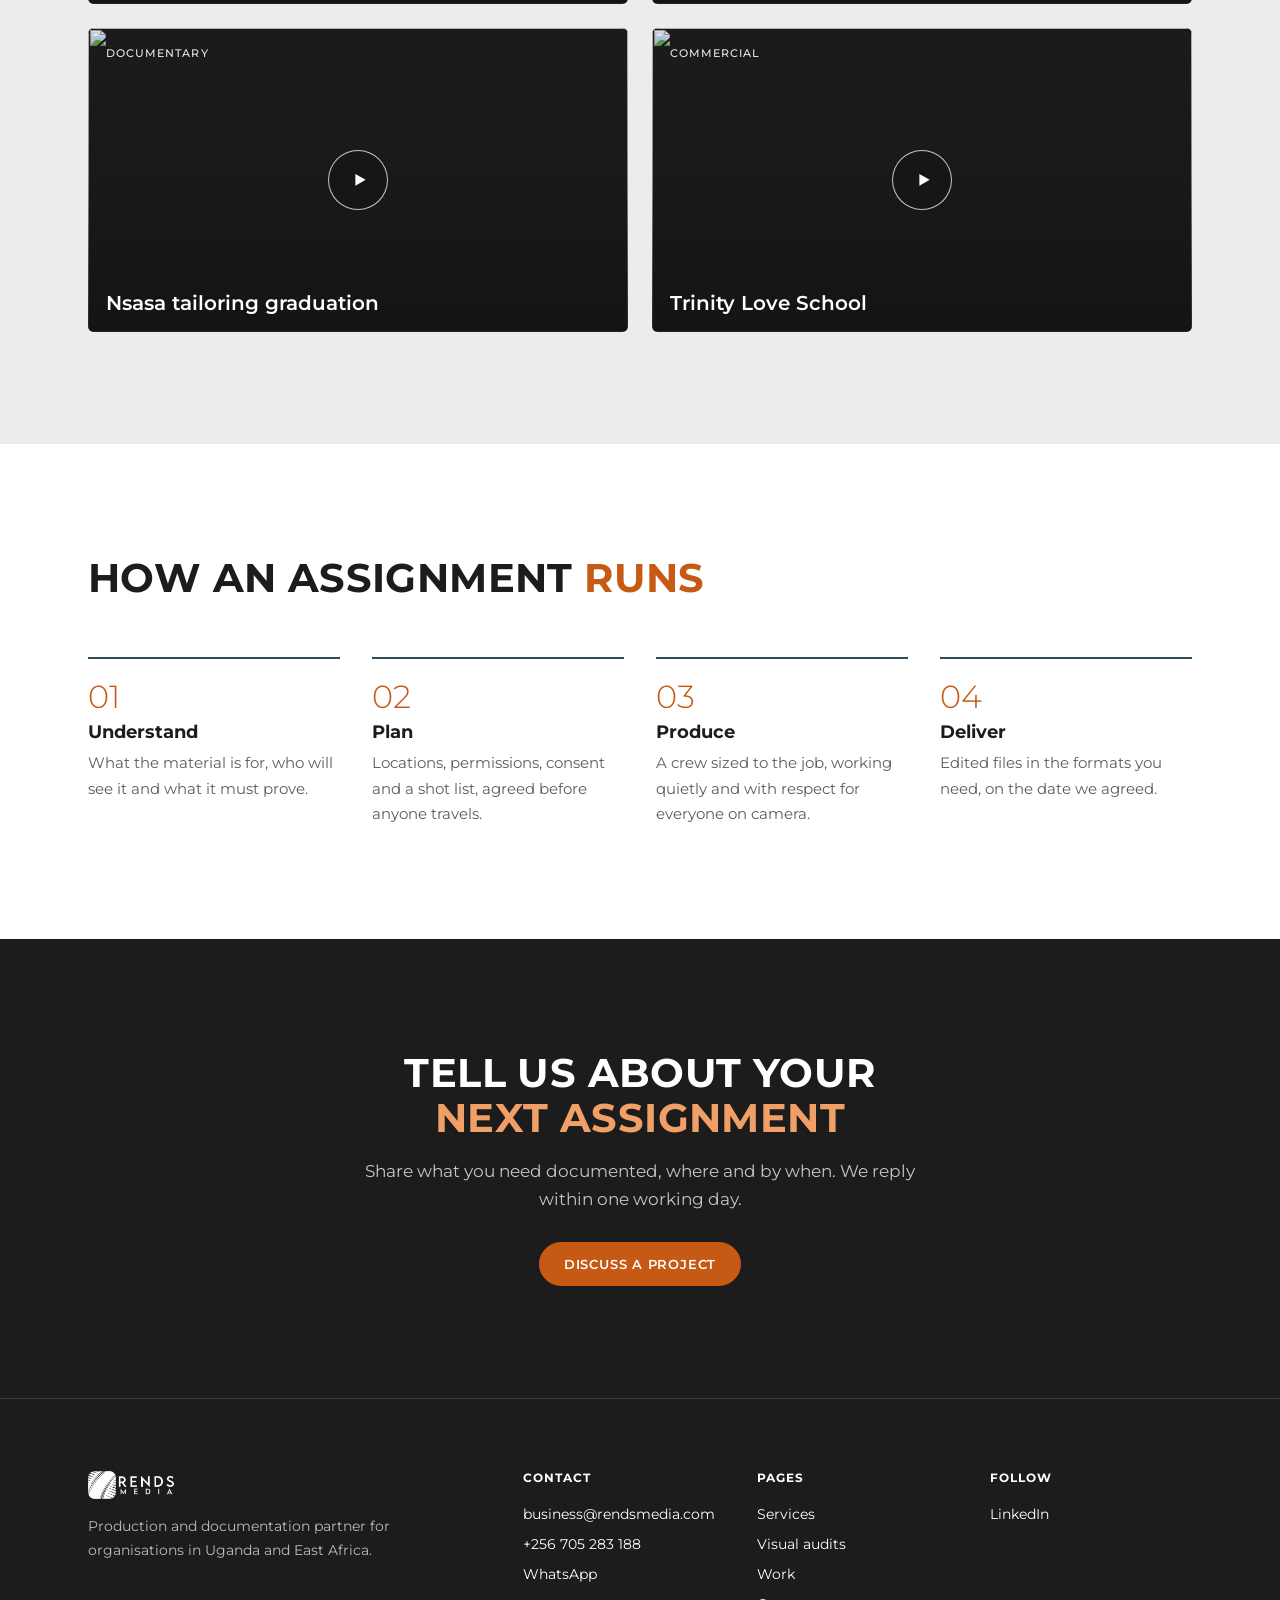
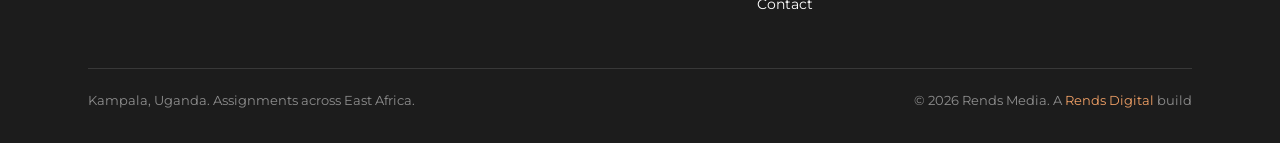
==== commit 7a749fd4: "Launch version: deploy to rendsmedia.com, allow indexing, sitemap, share previews, old-URL redirects" ====
--- a/site/index.html
+++ b/site/index.html
@@ -3,15 +3,22 @@
 <head>
   <meta charset="utf-8">
   <meta name="viewport" content="width=device-width, initial-scale=1">
-  <meta name="robots" content="noindex, nofollow">
   <title>Rends Media | Visual documentation and verification for organisations</title>
   <meta name="description" content="Rends Media is a Kampala-based production and documentation partner for NGOs, donors and institutions: impact documentation, independent visual audits, events and corporate communications.">
+  <link rel="canonical" href="https://rendsmedia.com/">
+  <meta property="og:type" content="website">
+  <meta property="og:site_name" content="Rends Media">
+  <meta property="og:title" content="Rends Media | Visual documentation and verification for organisations">
+  <meta property="og:description" content="Rends Media is a Kampala-based production and documentation partner for NGOs, donors and institutions: impact documentation, independent visual audits, events and corporate communications.">
+  <meta property="og:url" content="https://rendsmedia.com/">
+  <meta property="og:image" content="https://rendsmedia.com/assets/img/photos/hero-classroom-1280.jpg">
+  <meta name="twitter:card" content="summary_large_image">
   <link rel="icon" href="assets/img/icon-32.png" sizes="32x32">
   <link rel="apple-touch-icon" href="assets/img/icon-180.png">
   <link rel="preconnect" href="https://fonts.googleapis.com">
   <link rel="preconnect" href="https://fonts.gstatic.com" crossorigin>
   <link href="https://fonts.googleapis.com/css2?family=Montserrat:ital,wght@0,300;0,400;0,500;0,600;0,700;1,400;1,500&display=swap" rel="stylesheet">
-  <link rel="stylesheet" href="assets/css/main.css?v=14">
+  <link rel="stylesheet" href="assets/css/main.css?v=15">
 </head>
 <body>
   <a class="skip-link" href="#main">Skip to content</a>
@@ -329,7 +336,7 @@
       </div>
       <div class="footer-base">
         <span>Kampala, Uganda. Assignments across East Africa.</span>
-        <span>&copy; 2026 Rends Media. A <a class="credit" href="https://digital.rendsmedia.com" target="_blank" rel="noopener">Rends Digital</a> build</span>
+        <span>&copy; 2026 Rends Media. A <span class="credit">Rends Digital</span> build</span>
       </div>
     </div>
   </footer>
--- a/site/assets/css/main.css
+++ b/site/assets/css/main.css
@@ -364,5 +364,6 @@
   .work-intro .filter { padding: .6rem .65rem; min-height: 2.25rem; font-size: .6875rem; letter-spacing: .02em; }
 }
 
-.footer-base .credit { color: var(--accent-light); text-decoration: underline; text-underline-offset: .2em; }
+.footer-base .credit { color: var(--accent-light); }
+.footer-base a.credit { text-decoration: underline; text-underline-offset: .2em; }
 .footer-base .credit:hover { color: var(--white); }
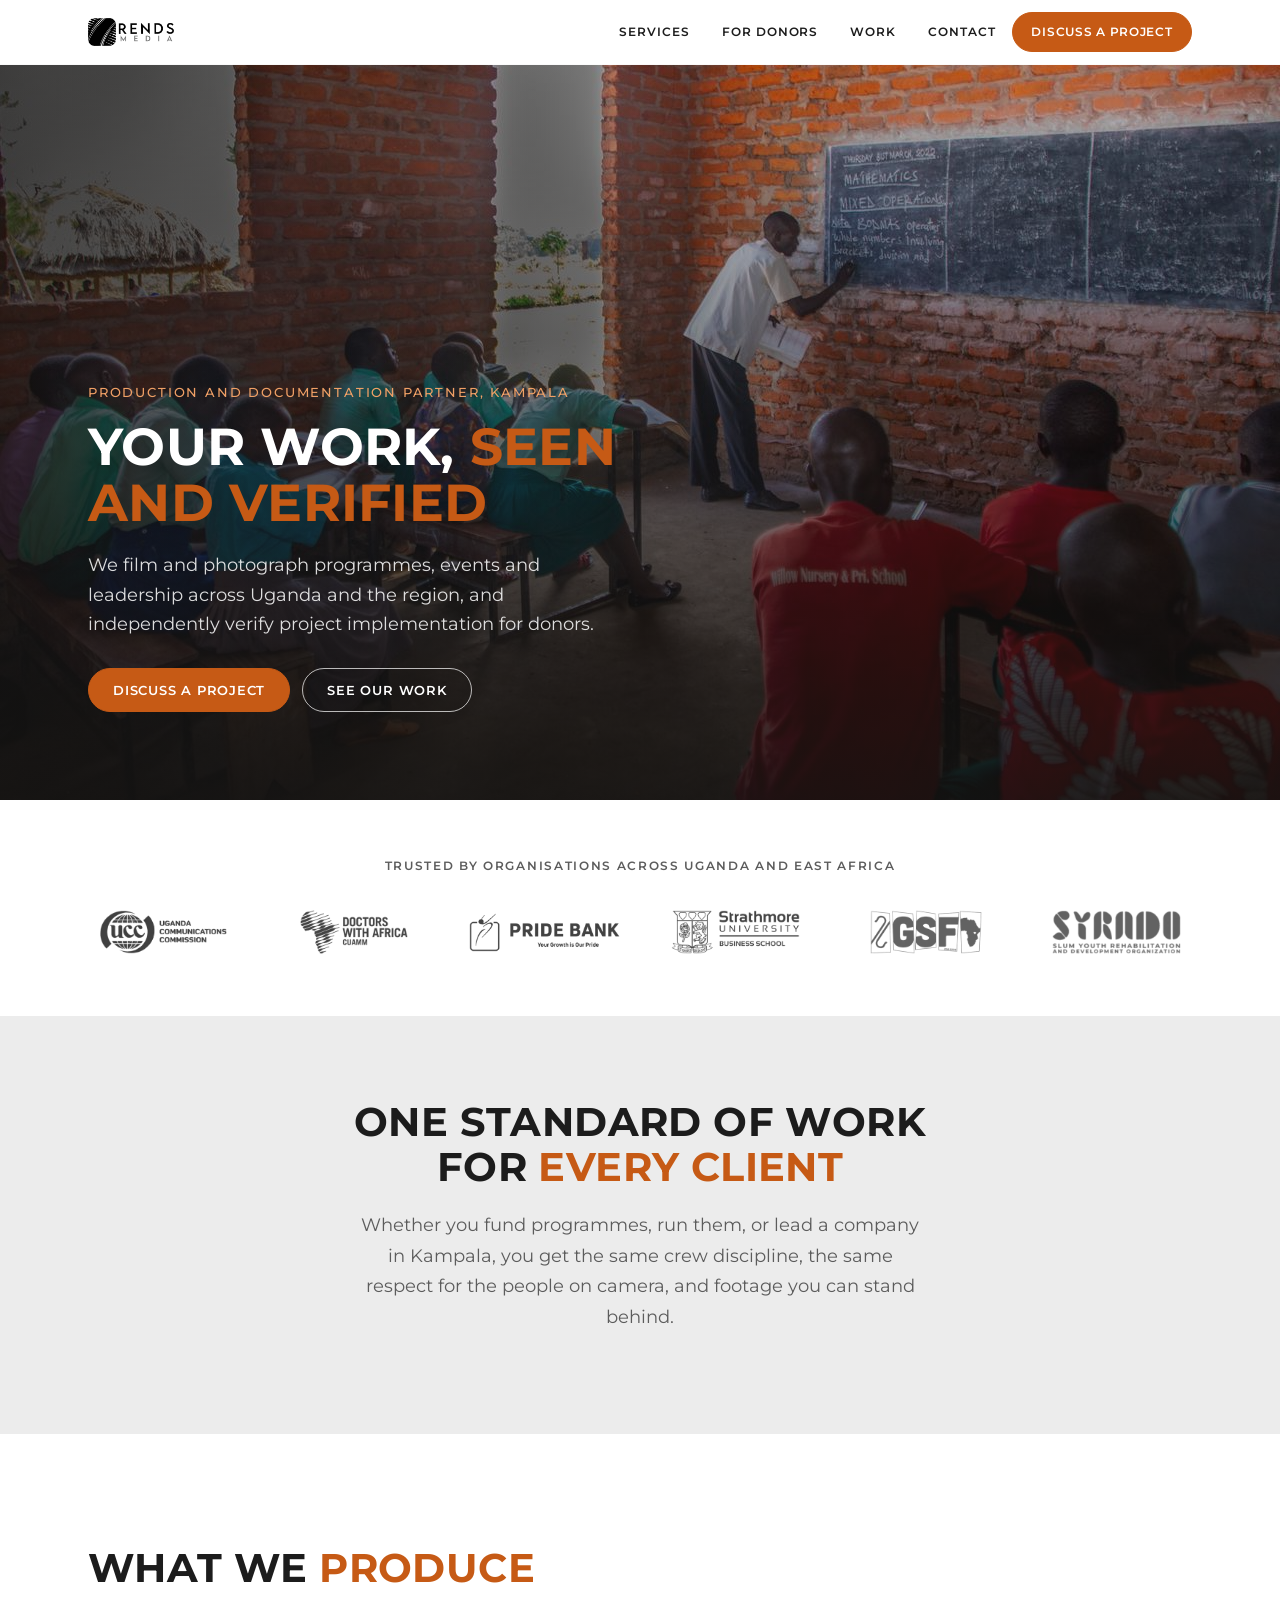
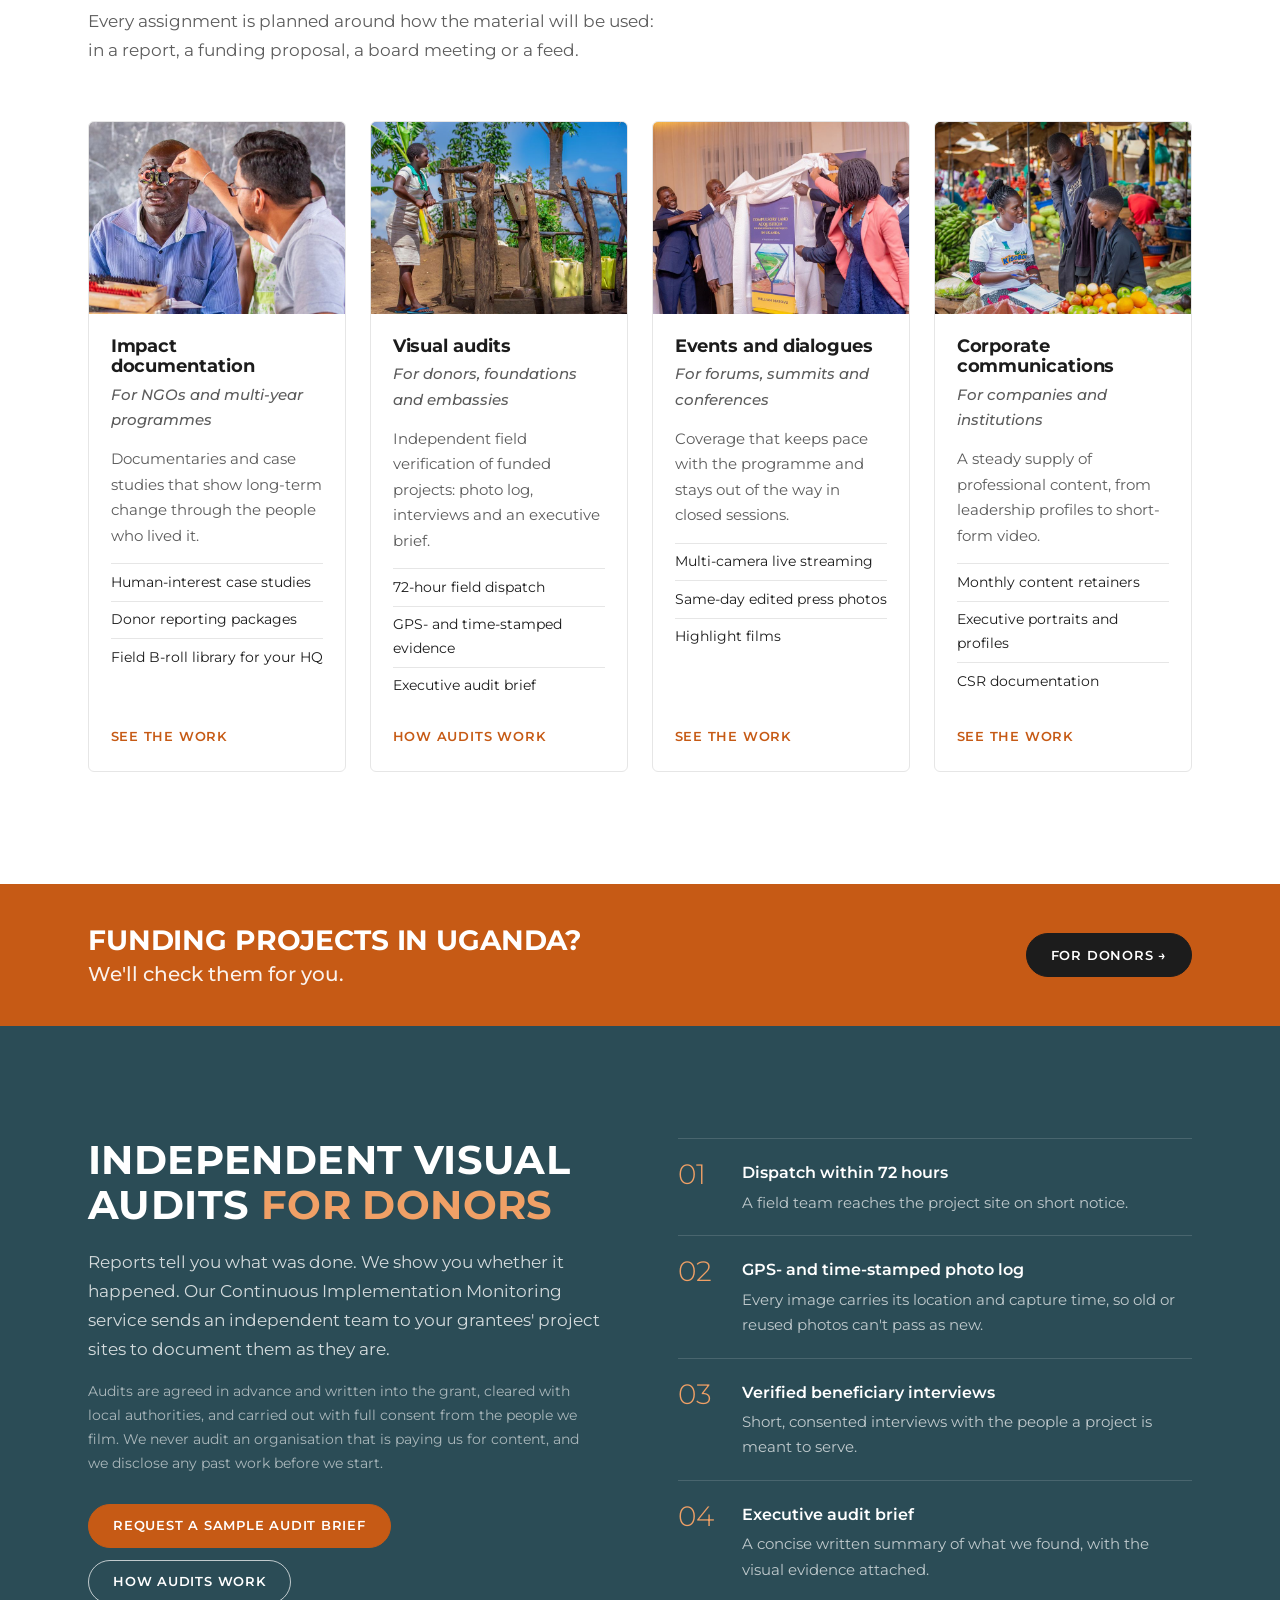
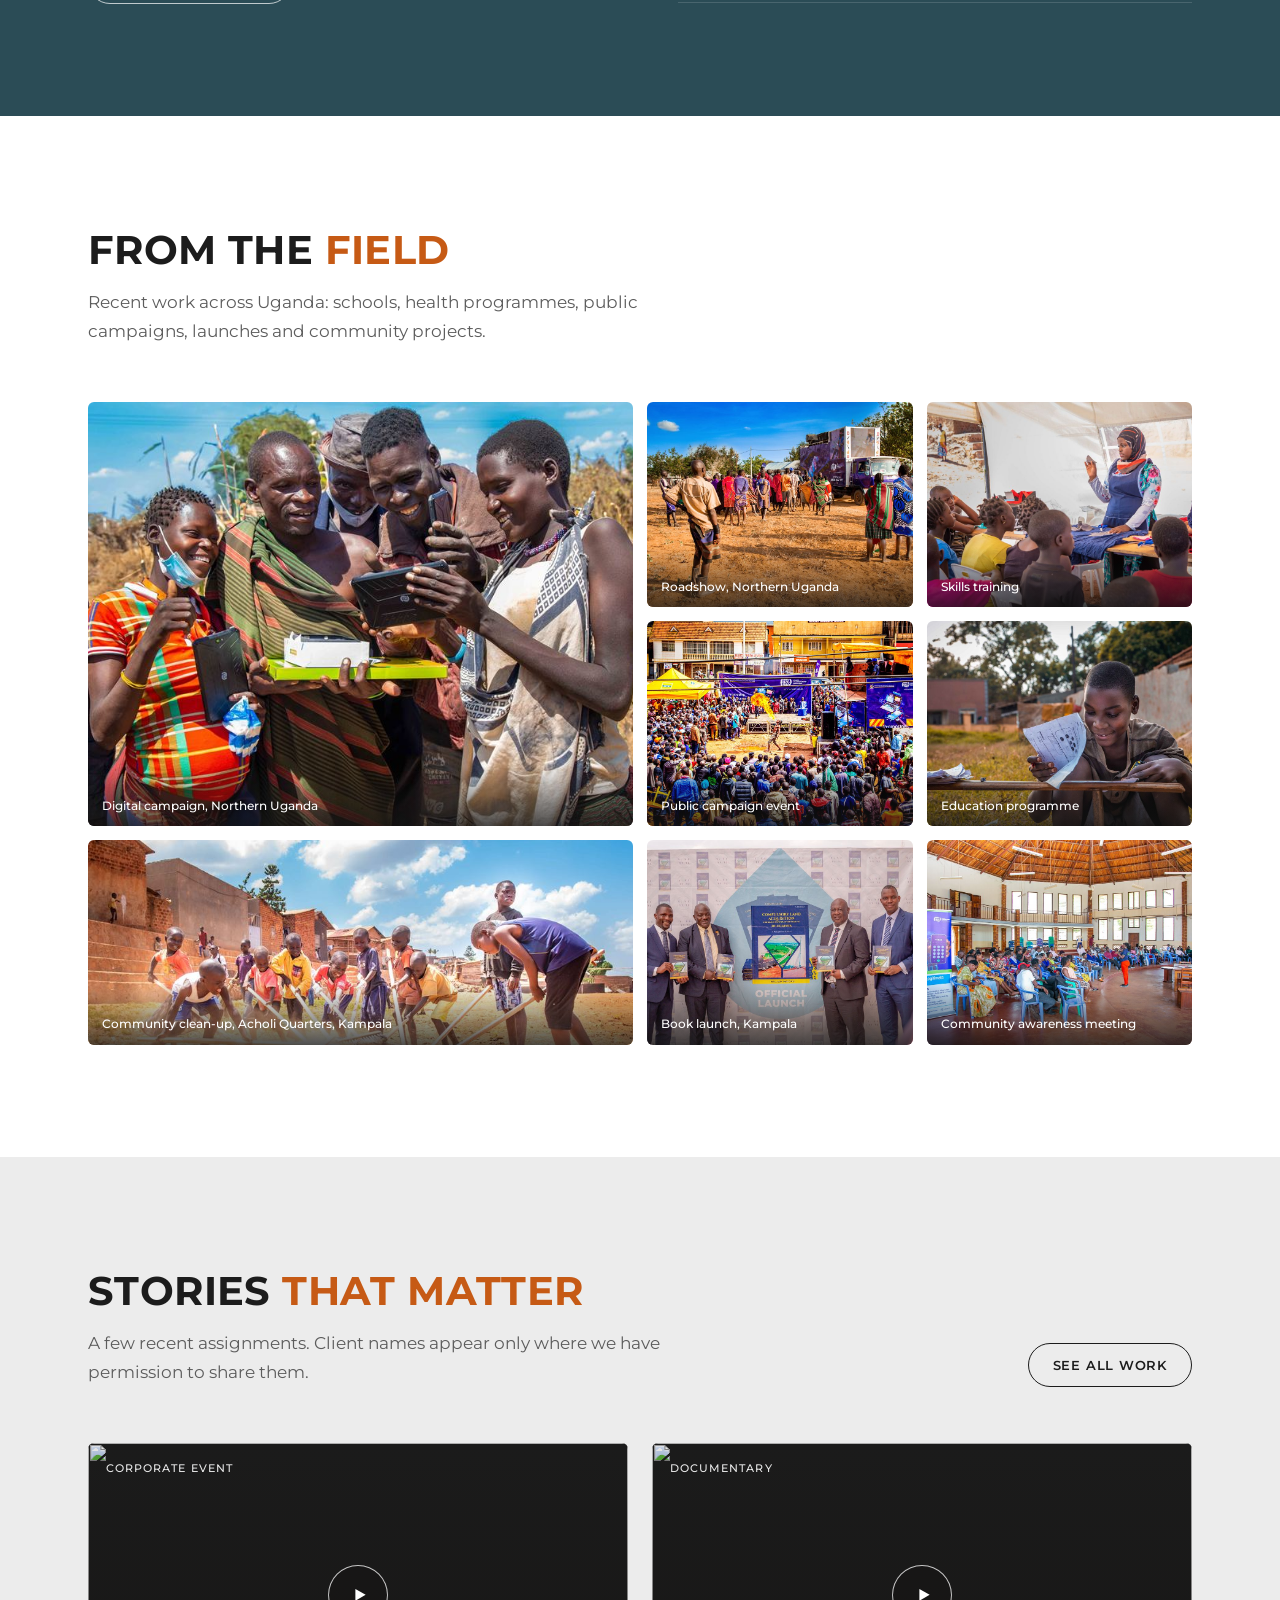
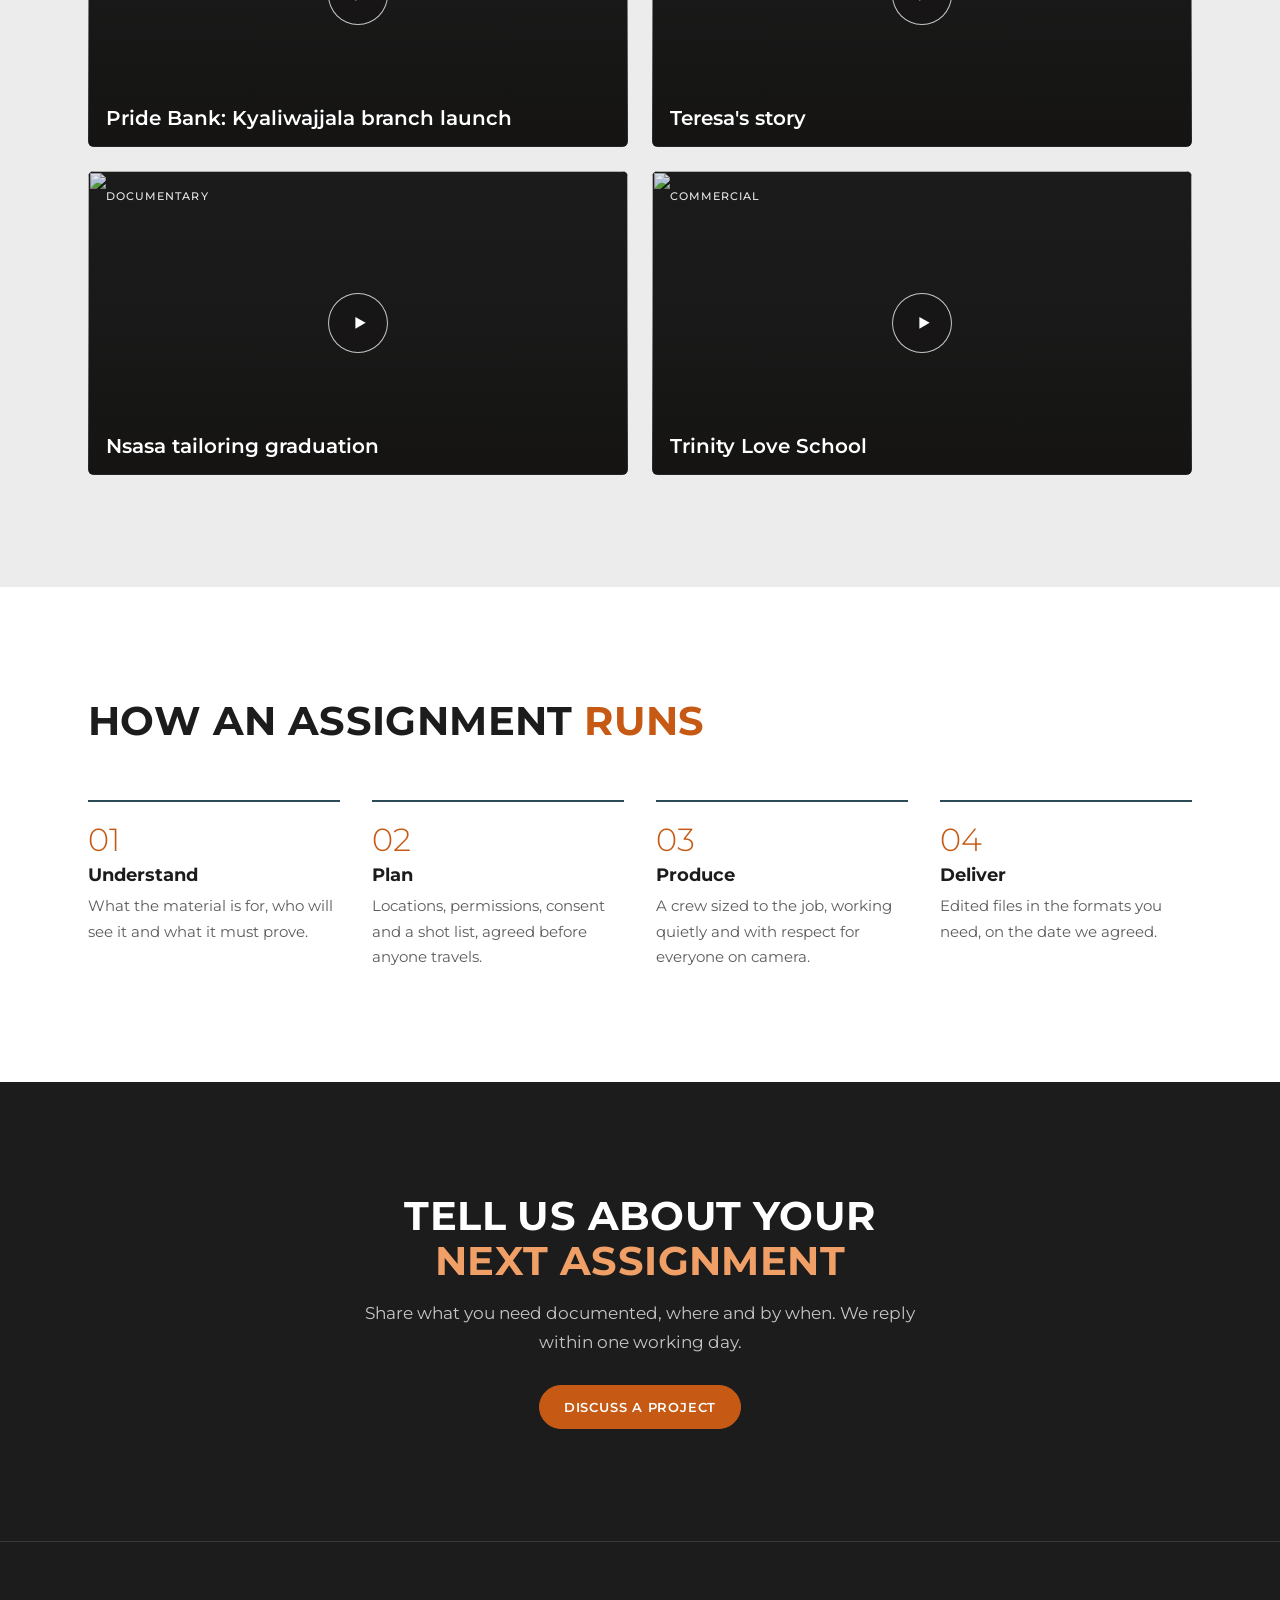
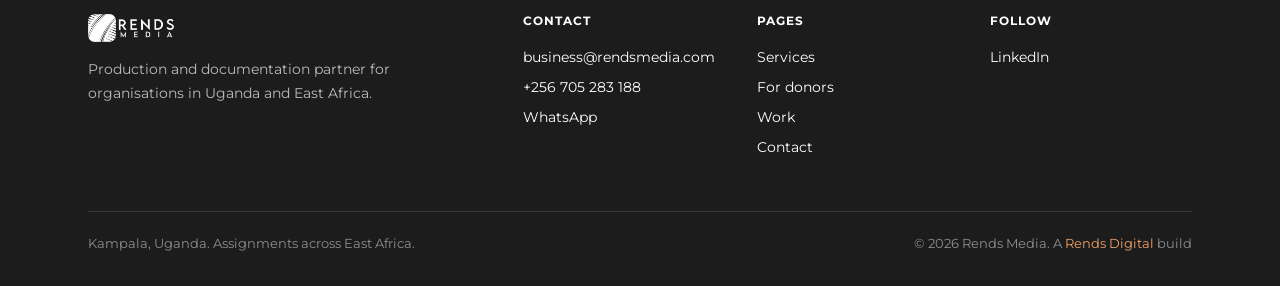
==== commit 0010c96c: "New /donors page (independent visual audits), homepage donor band, 'For donors' in menus, independen" ====
--- a/site/index.html
+++ b/site/index.html
@@ -18,7 +18,7 @@
   <link rel="preconnect" href="https://fonts.googleapis.com">
   <link rel="preconnect" href="https://fonts.gstatic.com" crossorigin>
   <link href="https://fonts.googleapis.com/css2?family=Montserrat:ital,wght@0,300;0,400;0,500;0,600;0,700;1,400;1,500&display=swap" rel="stylesheet">
-  <link rel="stylesheet" href="assets/css/main.css?v=15">
+  <link rel="stylesheet" href="assets/css/main.css?v=16">
 </head>
 <body>
   <a class="skip-link" href="#main">Skip to content</a>
@@ -28,7 +28,7 @@
       <a class="logo" href="index.html"><img src="assets/img/logo_black.png" alt="Rends Media" width="640" height="208"></a>
       <nav class="nav" id="site-nav" aria-label="Main">
         <a href="index.html#services">Services</a>
-        <a href="index.html#audits">Visual audits</a>
+        <a href="donors">For donors</a>
         <a href="portfolio.html">Work</a>
         <a href="contact.html">Contact</a>
       </nav>
@@ -116,7 +116,7 @@
                 <li>GPS- and time-stamped evidence</li>
                 <li>Executive audit brief</li>
               </ul>
-              <a class="text-link" href="#audits">How audits work</a>
+              <a class="text-link" href="donors">How audits work</a>
             </div>
           </article>
           <article class="card">
@@ -151,6 +151,14 @@
       </div>
     </section>
 
+    <!-- Donor band: direct ask -->
+    <section class="donor-band" aria-labelledby="donor-band-title">
+      <div class="wrap">
+        <h2 id="donor-band-title">Funding projects in Uganda? <span>We'll check them for you.</span></h2>
+        <a class="button button--dark" href="donors">For donors&nbsp;<span aria-hidden="true">&rarr;</span></a>
+      </div>
+    </section>
+
     <!-- Independent visual audits -->
     <section class="section section--blue on-dark" id="audits" aria-labelledby="audit-title">
       <div class="wrap">
@@ -158,9 +166,10 @@
           <div>
             <h2 class="title" id="audit-title">Independent visual audits <span class="hl">for donors</span></h2>
             <p class="lead">Reports tell you what was done. We show you whether it happened. Our Continuous Implementation Monitoring service sends an independent team to your grantees' project sites to document them as they are.</p>
-            <p class="audit__note">Audits are agreed in advance and written into the grant, cleared with local authorities, and carried out with full consent from the people we film.</p>
+            <p class="audit__note">Audits are agreed in advance and written into the grant, cleared with local authorities, and carried out with full consent from the people we film. We never audit an organisation that is paying us for content, and we disclose any past work before we start.</p>
             <div class="actions">
               <a class="button" href="contact.html?enquiry=audit">Request a sample audit brief</a>
+              <a class="button button--ghost" href="donors">How audits work</a>
             </div>
           </div>
           <ol class="steps">
@@ -322,7 +331,7 @@
           <h2>Pages</h2>
           <ul>
             <li><a href="index.html#services">Services</a></li>
-            <li><a href="index.html#audits">Visual audits</a></li>
+            <li><a href="donors">For donors</a></li>
             <li><a href="portfolio.html">Work</a></li>
             <li><a href="contact.html">Contact</a></li>
           </ul>
--- a/site/assets/css/main.css
+++ b/site/assets/css/main.css
@@ -278,6 +278,32 @@
 }
 .player__close svg { width: 1.5rem; height: 1.5rem; }
 @media (max-width: 52rem) { .film__title { font-size: 1.0625rem; } }
+
+/* ---------- Photo viewer (tap a Work photo to enlarge) ---------- */
+.gallery--work .shot { cursor: zoom-in; }
+.gallery--work .shot:focus-visible { outline: 3px solid var(--accent); outline-offset: 3px; }
+.viewer { width: 100vw; height: 100dvh; max-width: none; max-height: none; margin: 0; padding: 0; border: 0; background: transparent; overflow: hidden; }
+.viewer::backdrop { background: rgba(10,10,10,.96); }
+html:has(.viewer[open]) { overflow: hidden; }
+.viewer[open] { display: grid; place-items: center; }
+.viewer__figure { margin: 0; display: grid; justify-items: center; gap: .875rem; padding: 4rem 4.5rem 3.5rem; max-width: 100%; }
+.viewer__img { max-width: 100%; max-height: calc(100dvh - 9rem); width: auto; height: auto; object-fit: contain; border-radius: var(--radius); background: #111; user-select: none; -webkit-user-drag: none; transition: opacity .2s ease; }
+.viewer__img.is-loading { opacity: .35; }
+.viewer__caption { color: rgba(255,255,255,.85); font-size: .875rem; font-weight: 500; text-align: center; max-width: 48rem; }
+.viewer__count { position: absolute; top: 1.35rem; left: 1.5rem; margin: 0; color: rgba(255,255,255,.6); font-size: .75rem; font-weight: 600; letter-spacing: .12em; }
+.viewer__btn { position: absolute; display: grid; place-items: center; width: 3rem; height: 3rem; padding: 0; border: 0; border-radius: 50%; background: rgba(255,255,255,.08); color: var(--white); cursor: pointer; transition: background .2s ease; }
+.viewer__btn:hover, .viewer__btn:focus-visible { background: var(--accent); outline: none; }
+.viewer__btn svg { width: 1.375rem; height: 1.375rem; }
+.viewer__close { top: .75rem; right: .75rem; }
+.viewer__prev { left: 1rem; top: 50%; transform: translateY(-50%); }
+.viewer__next { right: 1rem; top: 50%; transform: translateY(-50%); }
+@media (max-width: 52rem) {
+  .viewer__figure { padding: 3.75rem .75rem 5.5rem; }
+  .viewer__img { max-height: calc(100dvh - 11rem); }
+  .viewer__prev, .viewer__next { top: auto; bottom: 1.25rem; transform: none; }
+  .viewer__prev { left: calc(50% - 3.75rem); }
+  .viewer__next { right: calc(50% - 3.75rem); }
+}
 
 /* ---------- Contact page ---------- */
 .contact-section { padding: 0 0 var(--space); }
@@ -367,3 +393,29 @@
 .footer-base .credit { color: var(--accent-light); }
 .footer-base a.credit { text-decoration: underline; text-underline-offset: .2em; }
 .footer-base .credit:hover { color: var(--white); }
+
+/* ---------- Donor band (homepage) ---------- */
+.donor-band { background: var(--accent); color: var(--white); padding: clamp(1.75rem, 4vw, 2.5rem) 0; }
+.donor-band .wrap { display: flex; align-items: center; justify-content: space-between; gap: 1.25rem 2rem; flex-wrap: wrap; }
+.donor-band h2 { font-size: clamp(1.25rem, 2.4vw, 1.75rem); font-weight: 700; text-transform: uppercase; letter-spacing: -.005em; line-height: 1.2; margin: 0; }
+.donor-band h2 span { display: block; font-weight: 500; text-transform: none; font-size: .72em; letter-spacing: 0; opacity: .92; margin-top: .3rem; }
+
+/* ---------- Donors page ---------- */
+.donor-problem { display: grid; grid-template-columns: minmax(0, 1.1fr) minmax(0, 1fr); gap: clamp(2rem, 6vw, 5rem); align-items: center; }
+.donor-problem .lead { margin-top: 1.25rem; }
+.example { background: #ECECEC; border-left: 4px solid var(--accent); border-radius: var(--radius); padding: clamp(1.5rem, 3vw, 2.25rem); }
+.example__label { font-size: .75rem; font-weight: 600; letter-spacing: .14em; text-transform: uppercase; color: var(--blue); margin: 0 0 .75rem; }
+.example h3 { font-size: clamp(1.25rem, 2.2vw, 1.6rem); font-weight: 700; text-transform: uppercase; line-height: 1.2; margin: 0 0 .9rem; }
+.example p { font-size: .9375rem; color: var(--grey); margin: 0; }
+.process-note { margin: 2rem 0 0; font-size: .875rem; font-style: italic; color: var(--grey); }
+.pledges { list-style: none; margin: 0; padding: 0; display: grid; grid-template-columns: repeat(2, minmax(0, 1fr)); gap: clamp(1rem, 2vw, 1.5rem); }
+.pledges li { padding: 1.5rem 1.5rem 1.6rem; border: 1px solid var(--rule); border-top: 3px solid var(--accent); border-radius: var(--radius); font-size: 1rem; line-height: 1.6; }
+.craft { display: grid; grid-template-columns: minmax(0, 1fr) minmax(0, 1.2fr); gap: clamp(2rem, 6vw, 5rem); align-items: center; }
+.craft .lead { margin-top: 1.25rem; }
+.craft__photos { display: grid; grid-template-columns: 1.4fr 1fr; grid-template-rows: 1fr 1fr; gap: .75rem; aspect-ratio: 4 / 3; }
+.craft__photos img { width: 100%; height: 100%; object-fit: cover; border-radius: var(--radius); }
+.craft__photos img:first-child { grid-row: span 2; }
+@media (max-width: 52rem) {
+  .donor-problem, .craft { grid-template-columns: 1fr; }
+  .pledges { grid-template-columns: 1fr; }
+}
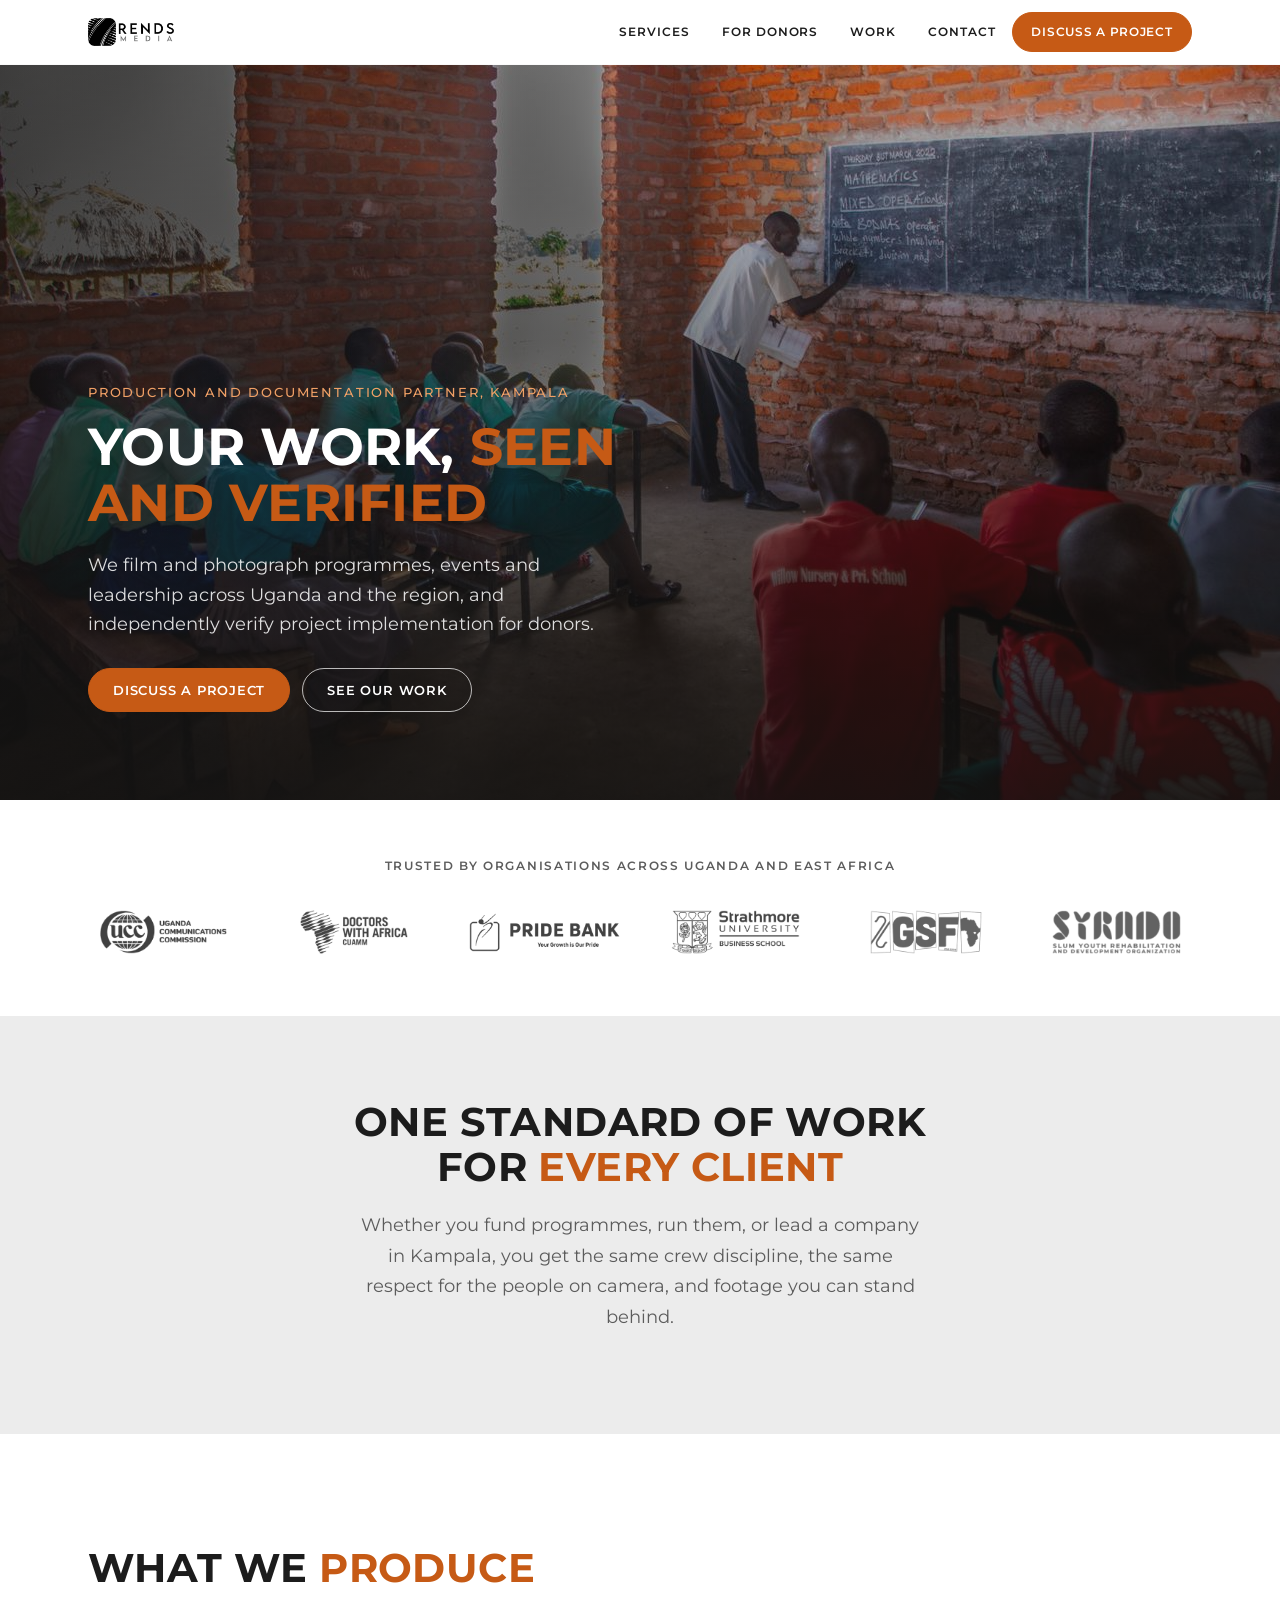
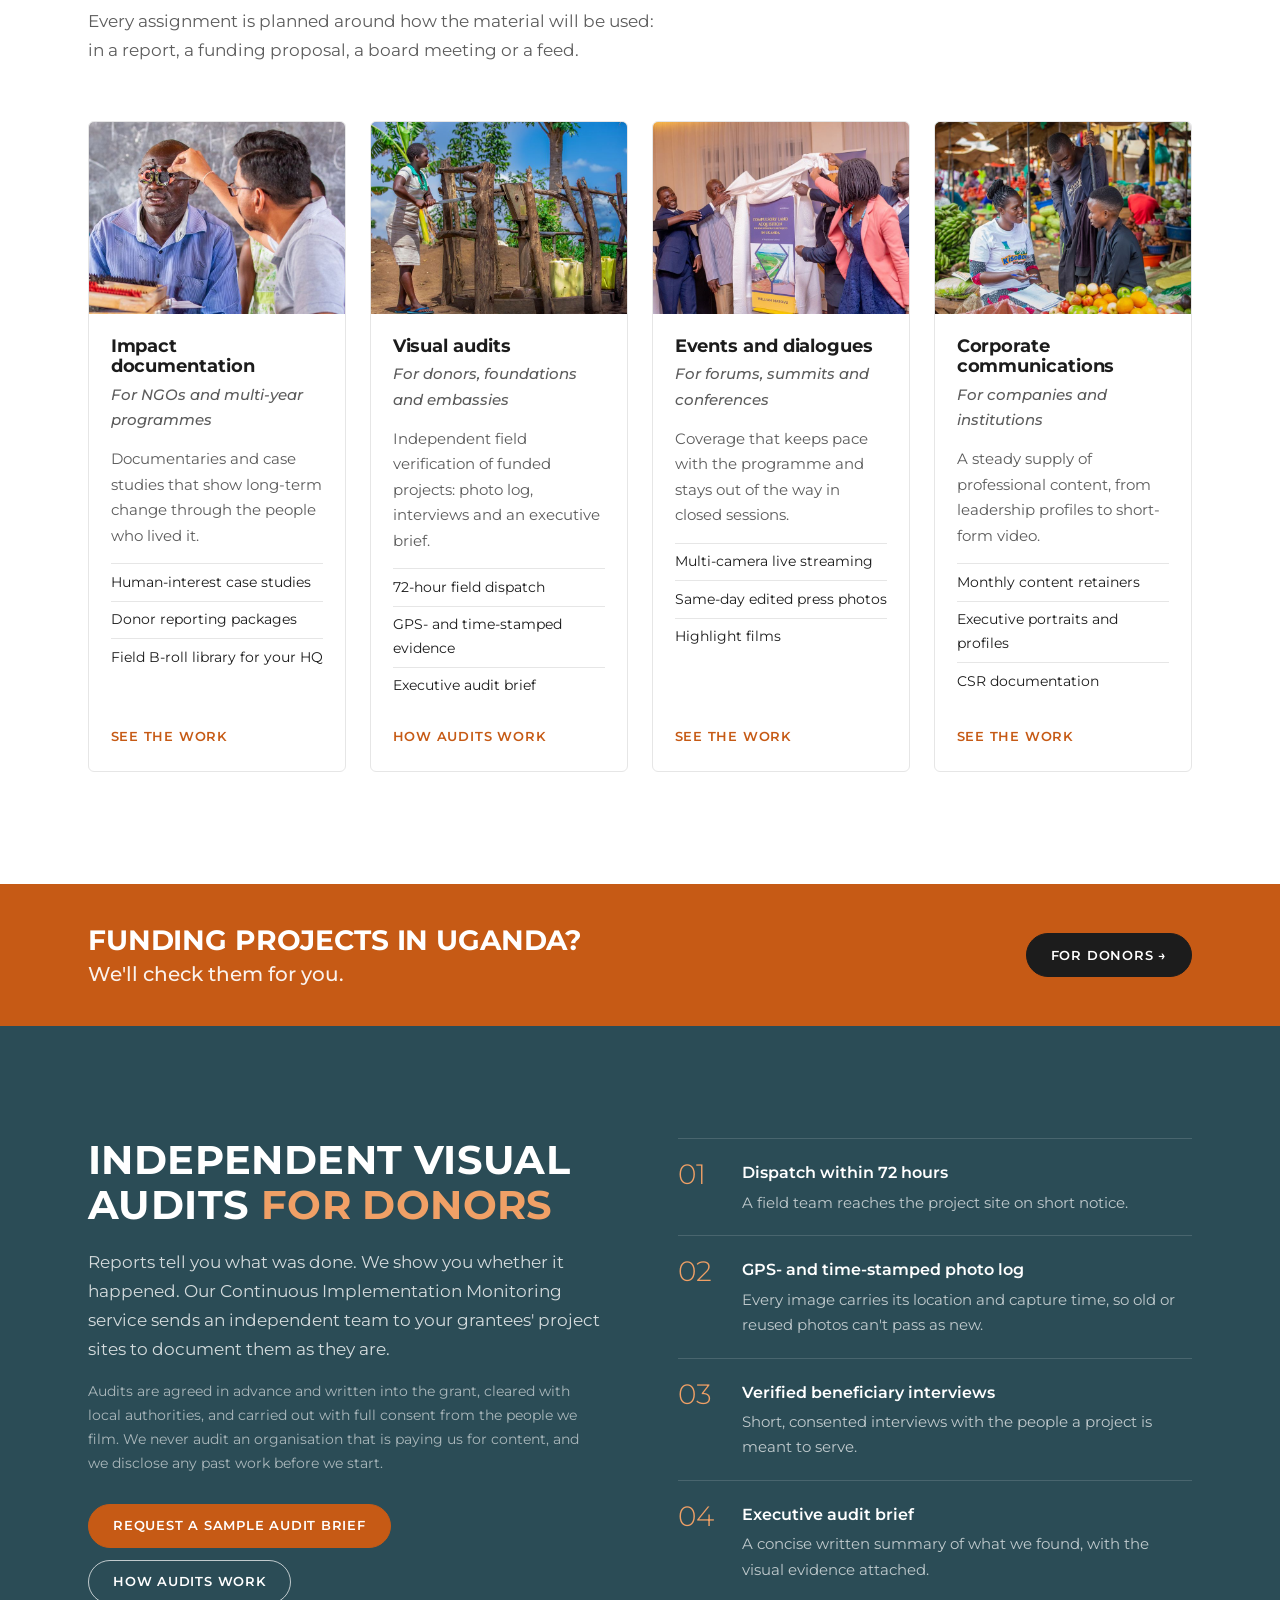
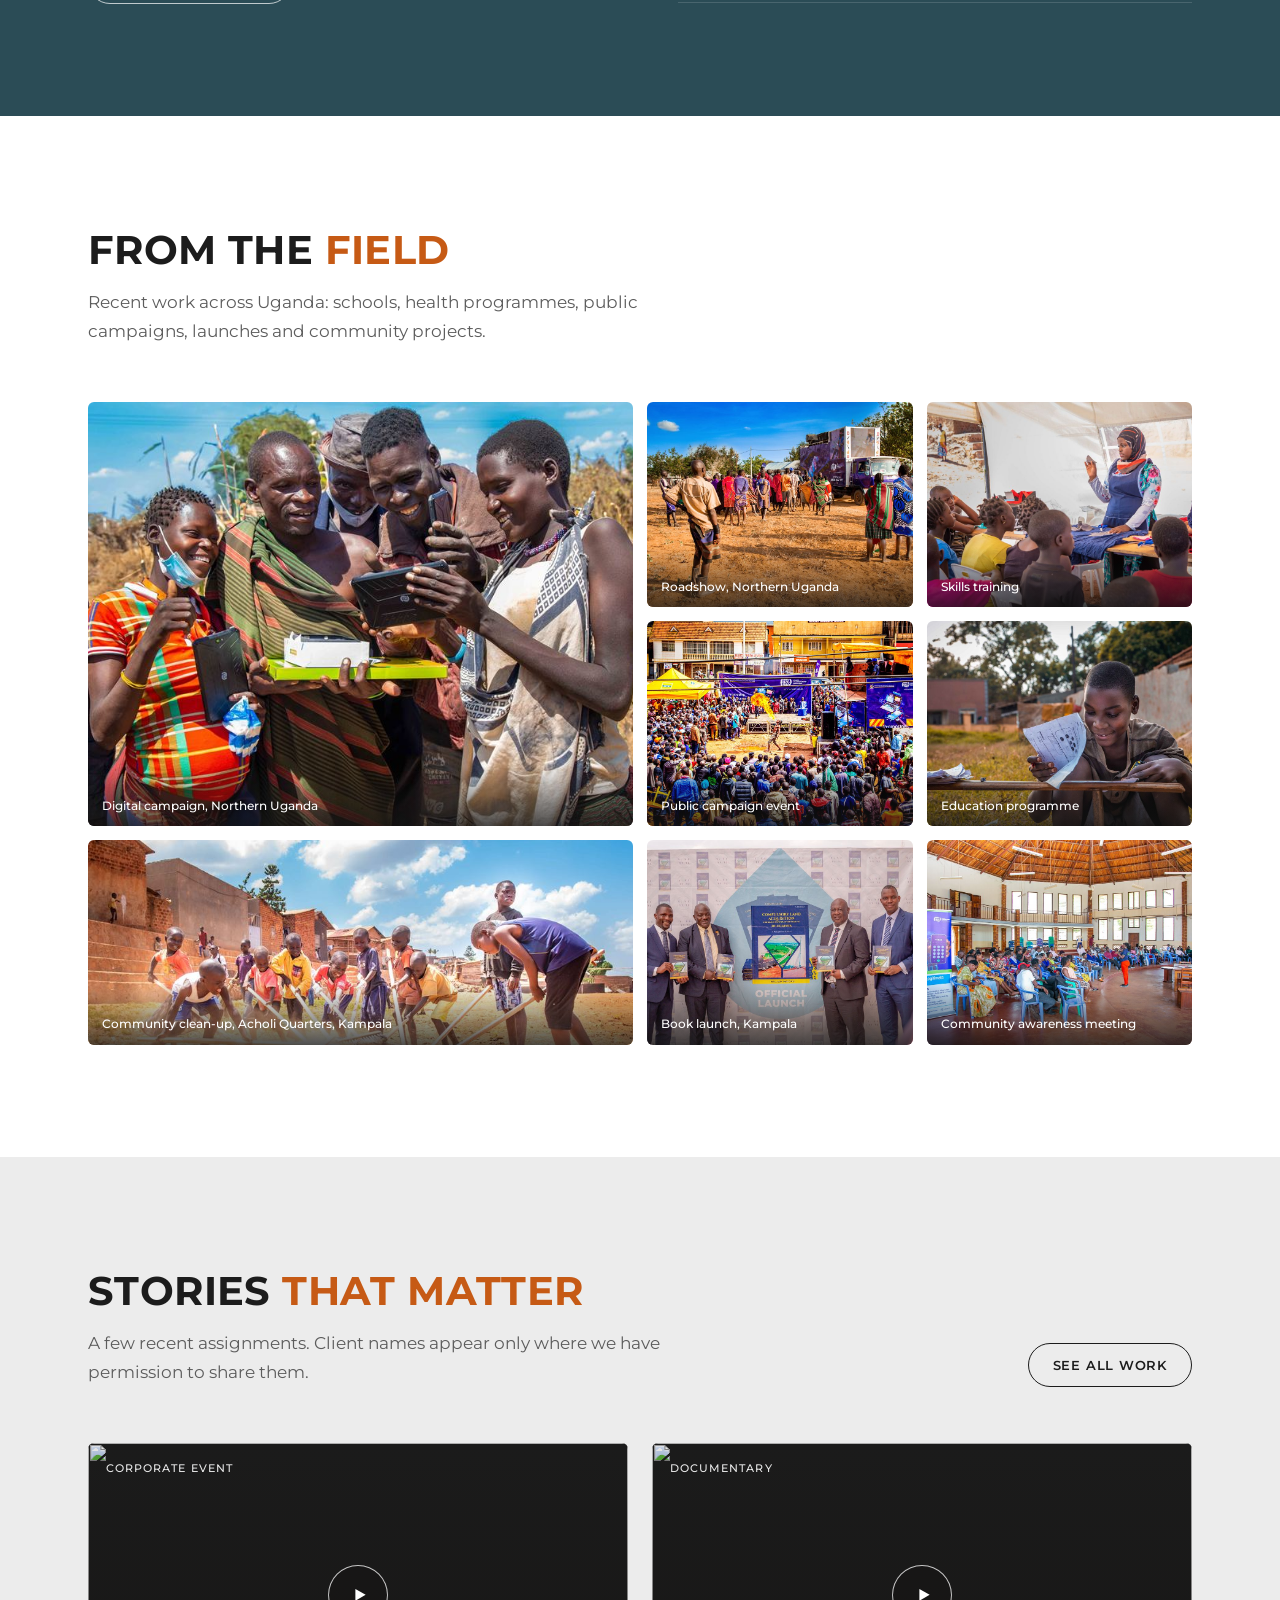
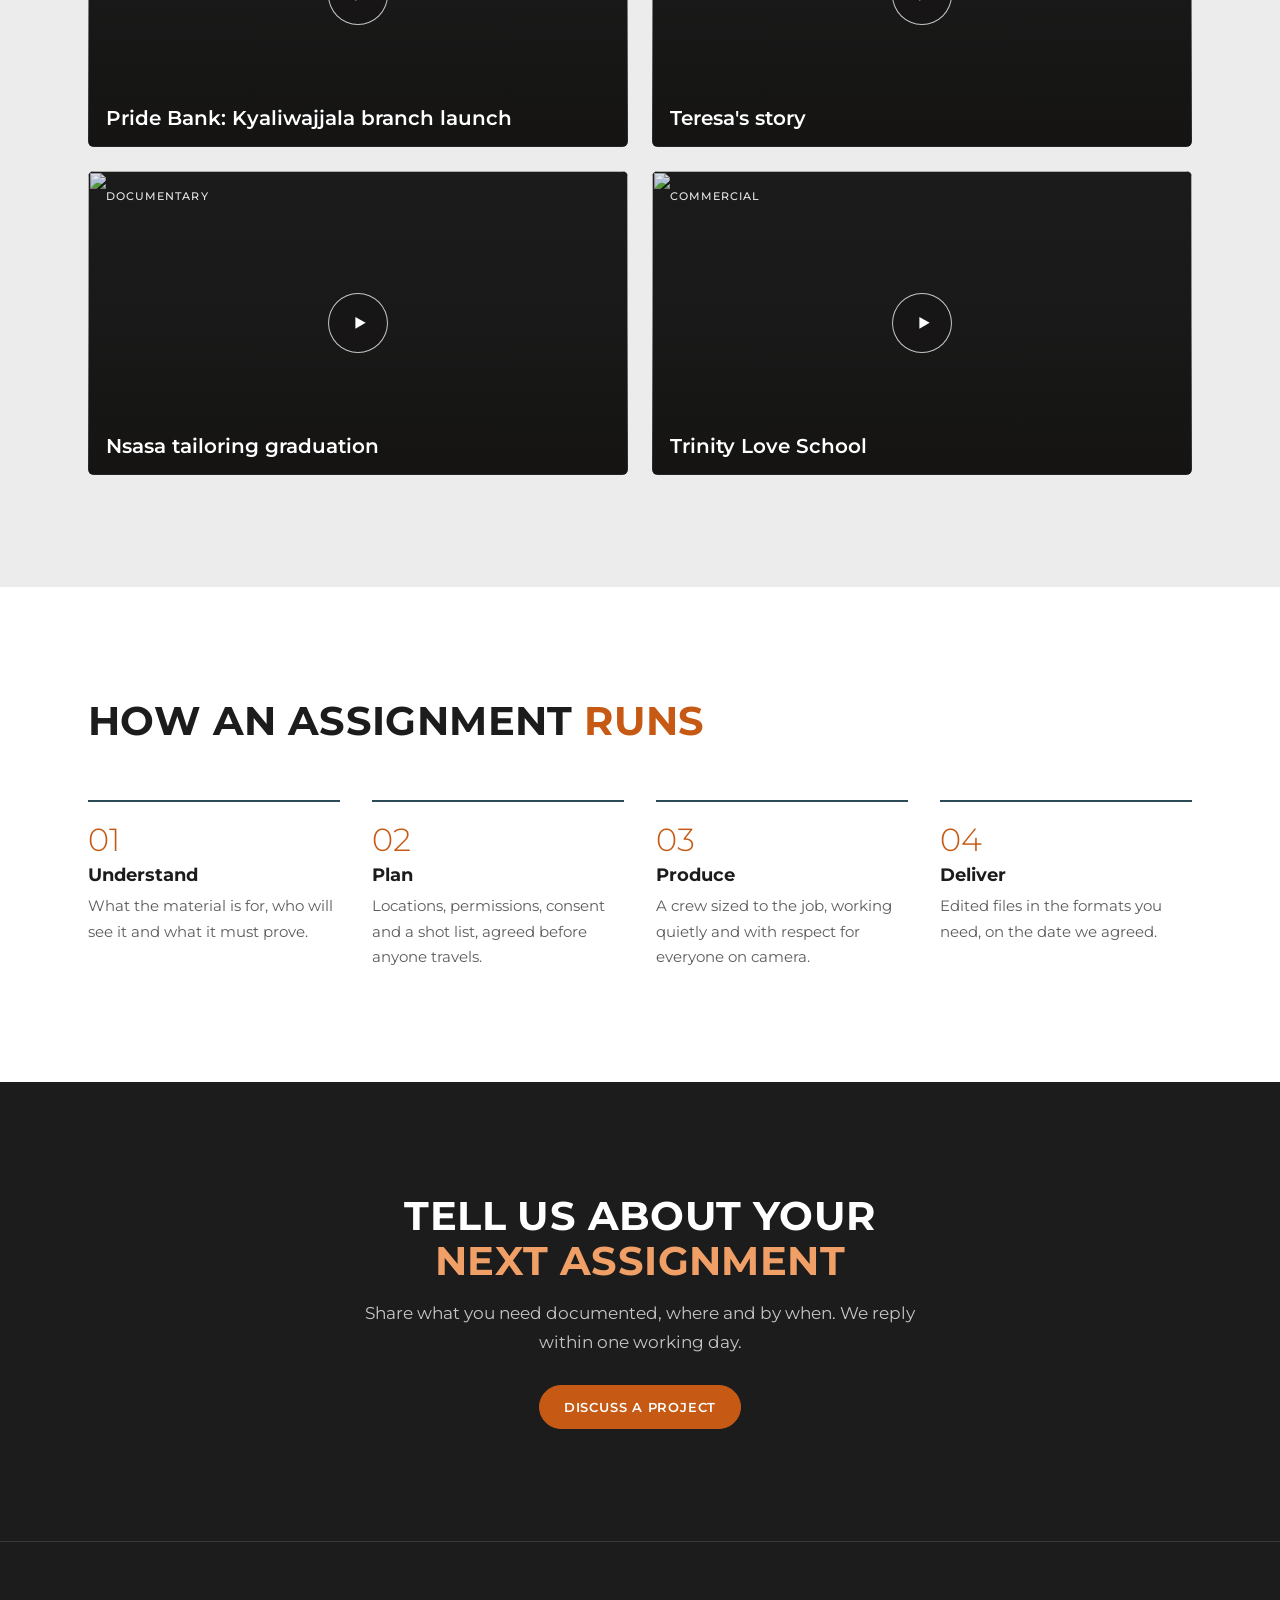
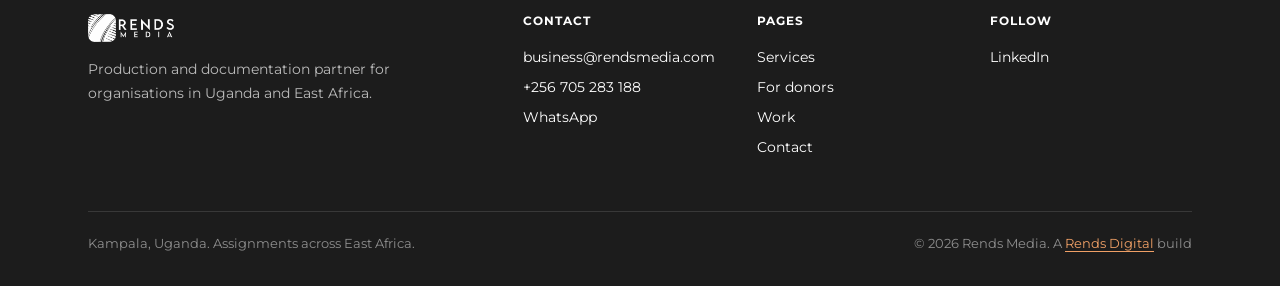
==== commit 0500a13c: "Link to Rends Digital: contact form option and footer credit - Contact form: new "Branding, design o" ====
--- a/site/index.html
+++ b/site/index.html
@@ -345,11 +345,11 @@
       </div>
       <div class="footer-base">
         <span>Kampala, Uganda. Assignments across East Africa.</span>
-        <span>&copy; 2026 Rends Media. A <span class="credit">Rends Digital</span> build</span>
+        <span>&copy; 2026 Rends Media. A <a class="credit" href="https://digital.rendsmedia.com" target="_blank" rel="noopener">Rends Digital</a> build</span>
       </div>
     </div>
   </footer>
 
-  <script src="assets/js/main.js?v=12"></script>
+  <script src="assets/js/main.js?v=13"></script>
 </body>
 </html>
--- a/site/assets/css/main.css
+++ b/site/assets/css/main.css
@@ -407,6 +407,14 @@
 .example__label { font-size: .75rem; font-weight: 600; letter-spacing: .14em; text-transform: uppercase; color: var(--blue); margin: 0 0 .75rem; }
 .example h3 { font-size: clamp(1.25rem, 2.2vw, 1.6rem); font-weight: 700; text-transform: uppercase; line-height: 1.2; margin: 0 0 .9rem; }
 .example p { font-size: .9375rem; color: var(--grey); margin: 0; }
+.findings { list-style: none; margin: .9rem 0 1rem; padding: 0; }
+.findings li { display: grid; grid-template-columns: 1.75rem 1fr; gap: .6rem; align-items: start; padding: .6rem 0; border-top: 1px solid rgba(0,0,0,.08); font-size: .9rem; line-height: 1.5; color: var(--ink); }
+.findings strong { display: block; font-size: .75rem; letter-spacing: .08em; text-transform: uppercase; color: var(--grey); }
+.findings__mark { display: grid; place-items: center; width: 1.6rem; height: 1.6rem; border-radius: 50%; font-size: .8rem; font-weight: 700; color: var(--white); margin-top: .1rem; }
+.is-ok .findings__mark { background: #3C7A4E; }
+.is-warn .findings__mark { background: #C98A12; }
+.is-bad .findings__mark { background: #B23A2B; }
+.example .example__outcome { color: var(--ink); }
 .process-note { margin: 2rem 0 0; font-size: .875rem; font-style: italic; color: var(--grey); }
 .pledges { list-style: none; margin: 0; padding: 0; display: grid; grid-template-columns: repeat(2, minmax(0, 1fr)); gap: clamp(1rem, 2vw, 1.5rem); }
 .pledges li { padding: 1.5rem 1.5rem 1.6rem; border: 1px solid var(--rule); border-top: 3px solid var(--accent); border-radius: var(--radius); font-size: 1rem; line-height: 1.6; }
@@ -419,3 +427,9 @@
   .donor-problem, .craft { grid-template-columns: 1fr; }
   .pledges { grid-template-columns: 1fr; }
 }
+
+/* ---------- Donors page: sample brief request ---------- */
+.sample-box { max-width: 56rem; }
+.sample-box .title { margin-bottom: 1.75rem; }
+.sample-form__fields { display: grid; grid-template-columns: repeat(3, minmax(0, 1fr)); gap: 1rem; }
+@media (max-width: 52rem) { .sample-form__fields { grid-template-columns: 1fr; } }
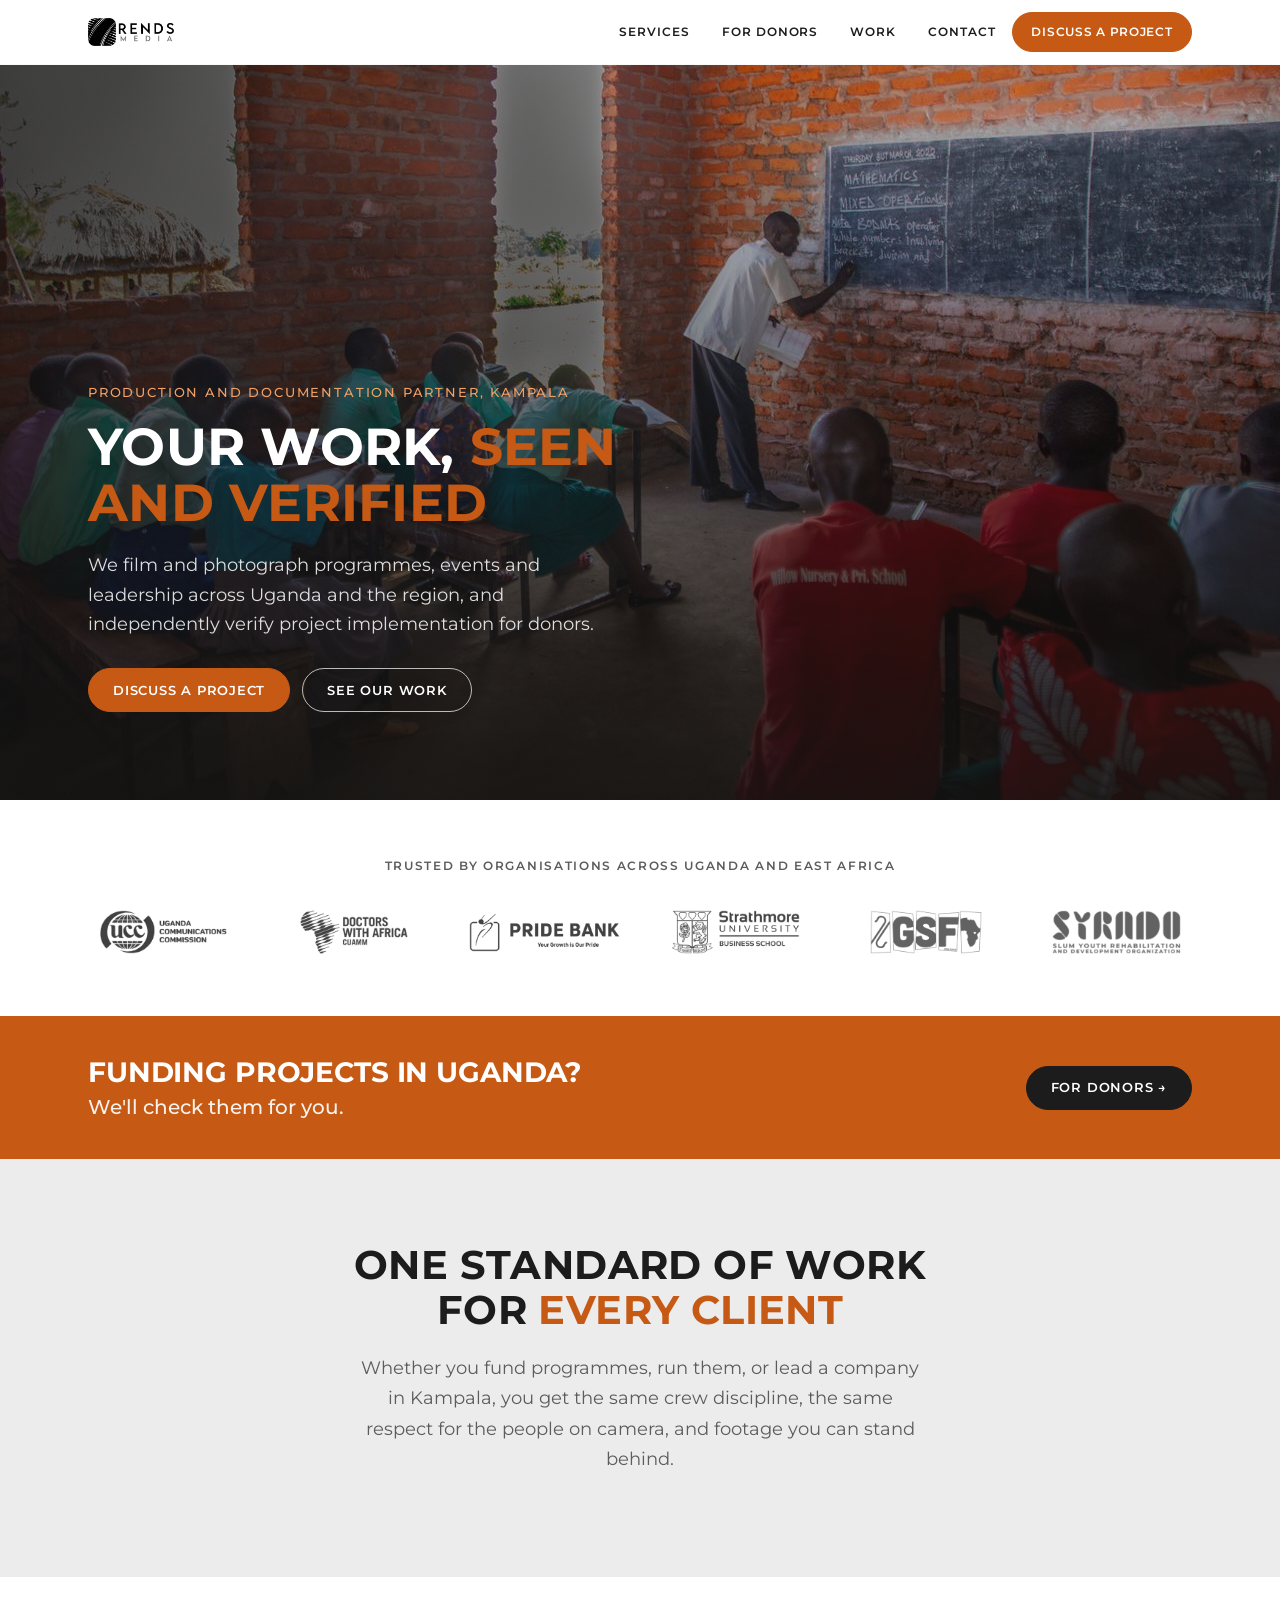
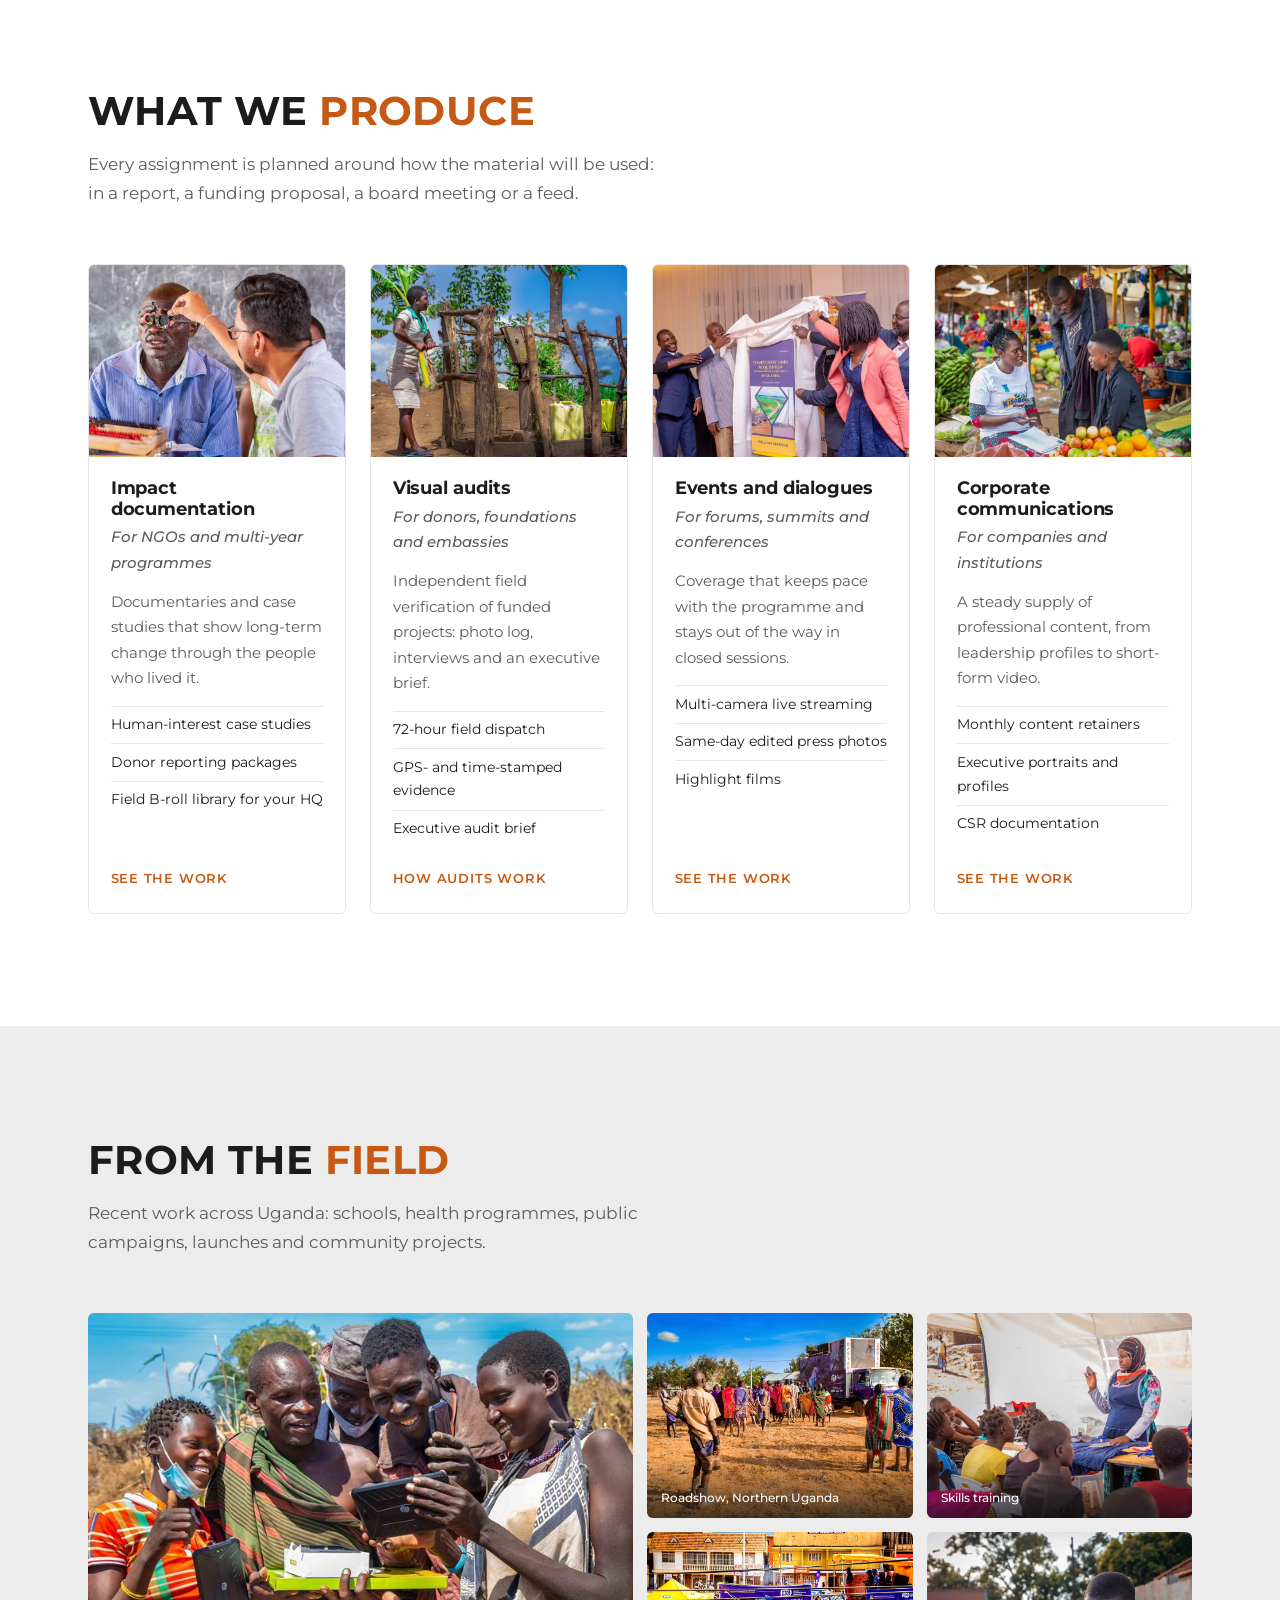
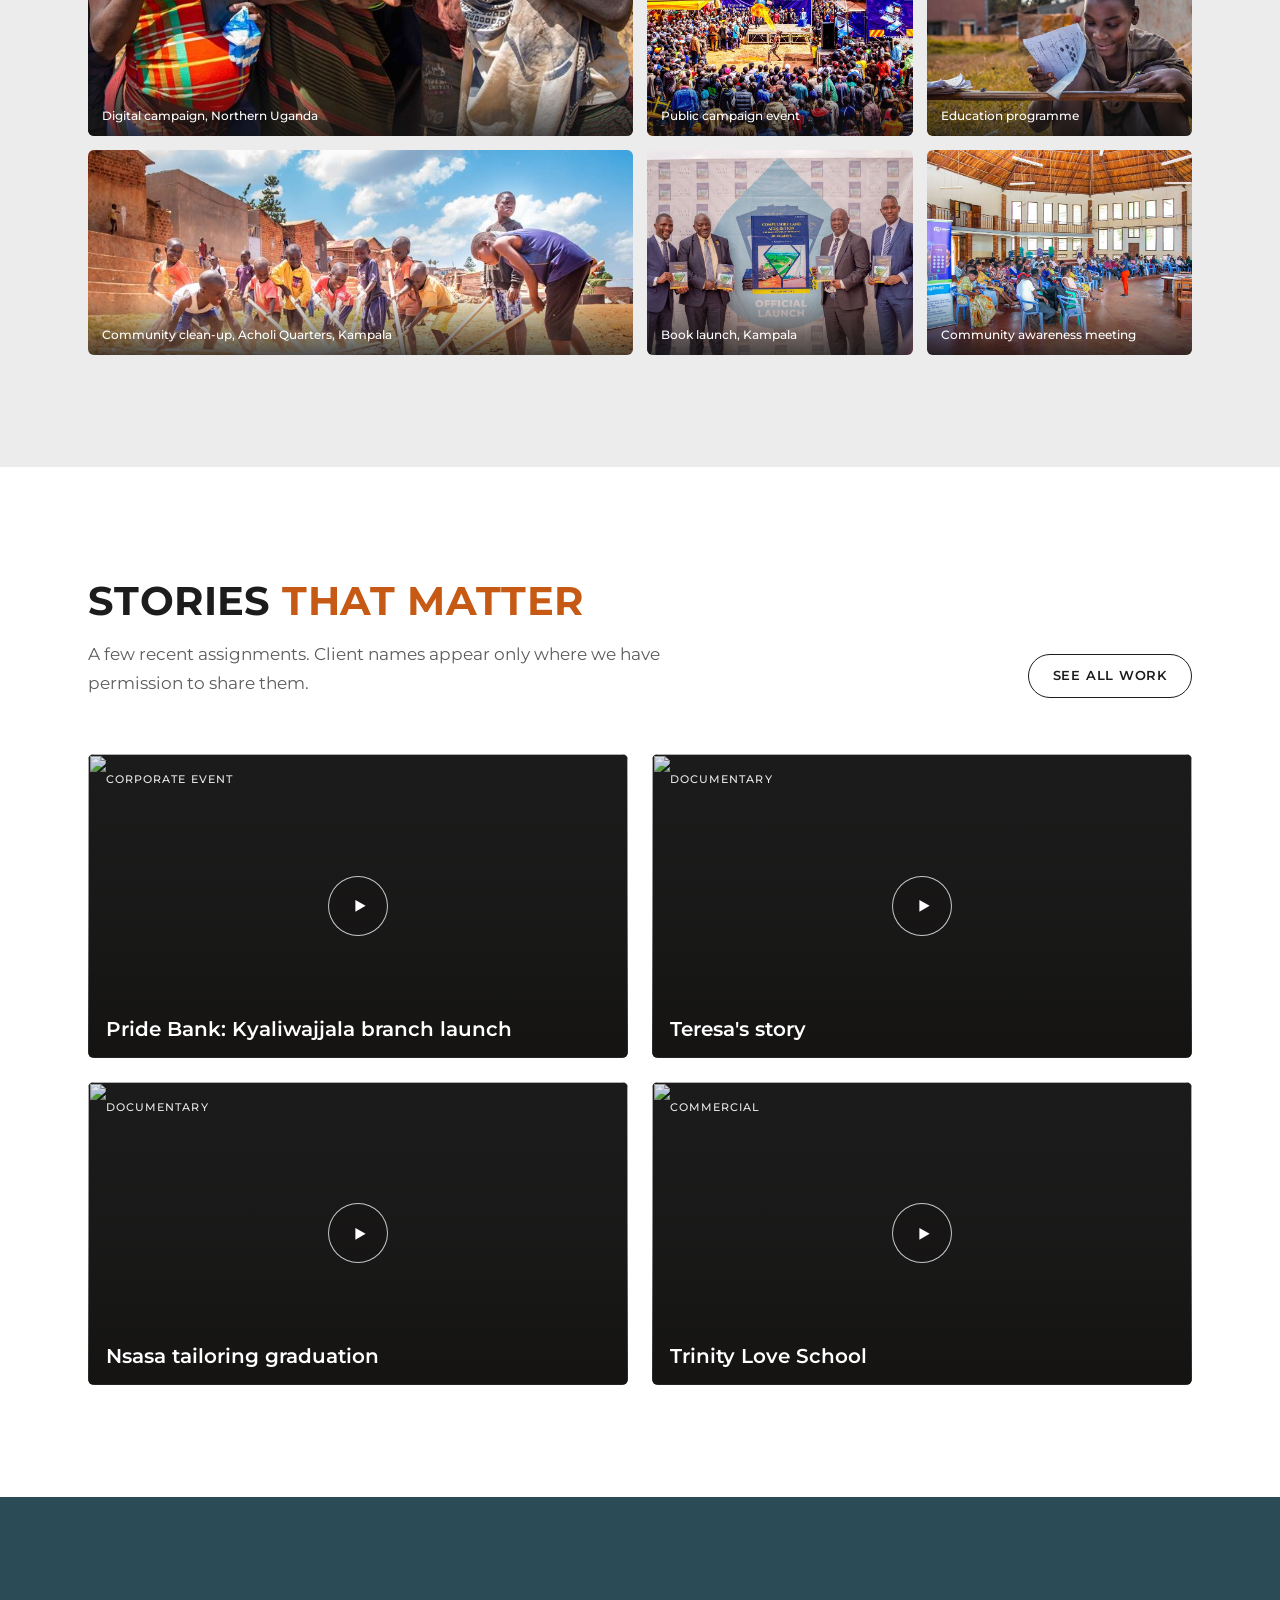
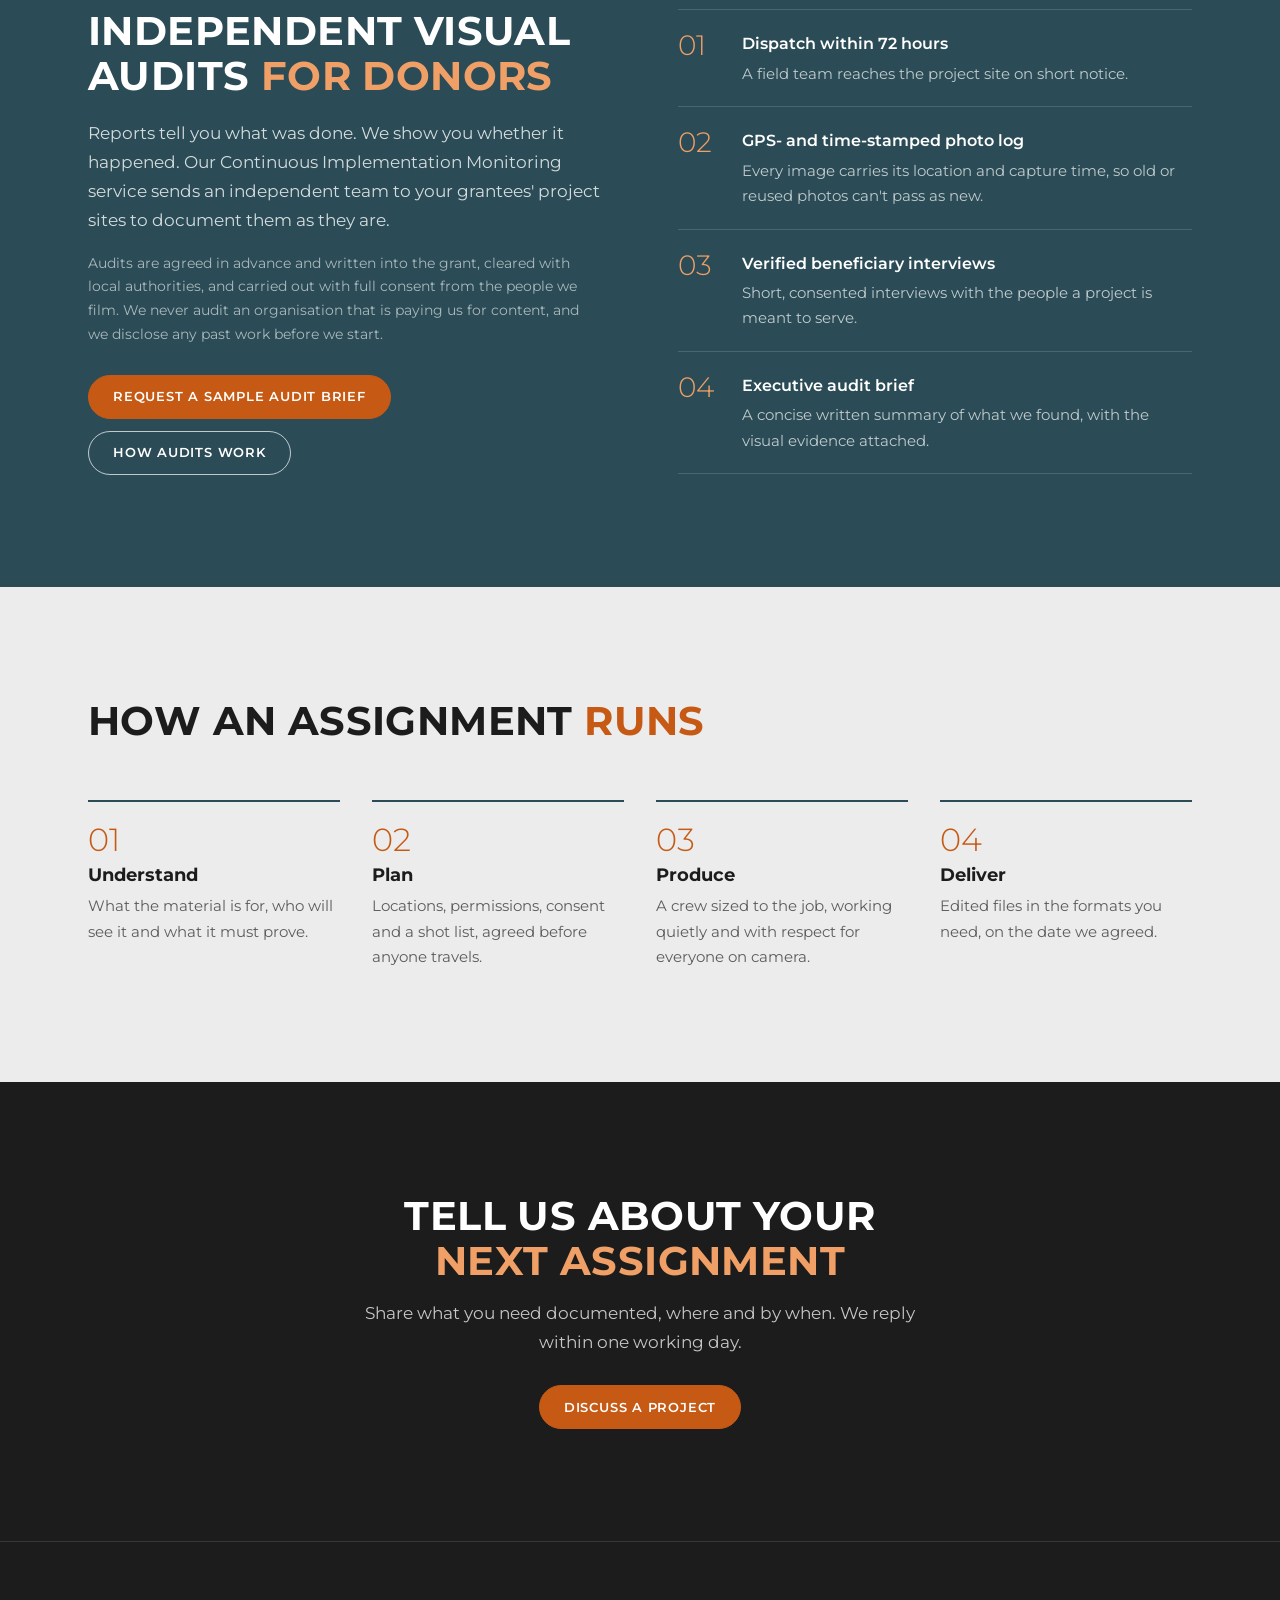
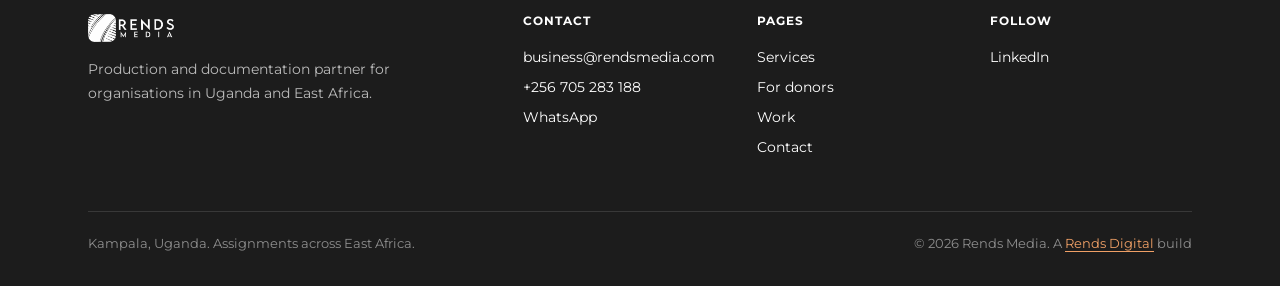
==== commit d053f815: "Homepage: donor band after logos, proof (photos, films) before visual audits, adjusted backgrounds C" ====
--- a/site/index.html
+++ b/site/index.html
@@ -73,6 +73,14 @@
       </div>
     </section>
 
+    <!-- Donor band: direct ask -->
+    <section class="donor-band" aria-labelledby="donor-band-title">
+      <div class="wrap">
+        <h2 id="donor-band-title">Funding projects in Uganda? <span>We'll check them for you.</span></h2>
+        <a class="button button--dark" href="donors">For donors&nbsp;<span aria-hidden="true">&rarr;</span></a>
+      </div>
+    </section>
+
     <!-- Intro -->
     <section class="section section--tint intro center" aria-labelledby="intro-title">
       <div class="wrap">
@@ -151,39 +159,8 @@
       </div>
     </section>
 
-    <!-- Donor band: direct ask -->
-    <section class="donor-band" aria-labelledby="donor-band-title">
-      <div class="wrap">
-        <h2 id="donor-band-title">Funding projects in Uganda? <span>We'll check them for you.</span></h2>
-        <a class="button button--dark" href="donors">For donors&nbsp;<span aria-hidden="true">&rarr;</span></a>
-      </div>
-    </section>
-
-    <!-- Independent visual audits -->
-    <section class="section section--blue on-dark" id="audits" aria-labelledby="audit-title">
-      <div class="wrap">
-        <div class="audit">
-          <div>
-            <h2 class="title" id="audit-title">Independent visual audits <span class="hl">for donors</span></h2>
-            <p class="lead">Reports tell you what was done. We show you whether it happened. Our Continuous Implementation Monitoring service sends an independent team to your grantees' project sites to document them as they are.</p>
-            <p class="audit__note">Audits are agreed in advance and written into the grant, cleared with local authorities, and carried out with full consent from the people we film. We never audit an organisation that is paying us for content, and we disclose any past work before we start.</p>
-            <div class="actions">
-              <a class="button" href="contact.html?enquiry=audit">Request a sample audit brief</a>
-              <a class="button button--ghost" href="donors">How audits work</a>
-            </div>
-          </div>
-          <ol class="steps">
-            <li><strong>Dispatch within 72 hours</strong><span>A field team reaches the project site on short notice.</span></li>
-            <li><strong>GPS- and time-stamped photo log</strong><span>Every image carries its location and capture time, so old or reused photos can't pass as new.</span></li>
-            <li><strong>Verified beneficiary interviews</strong><span>Short, consented interviews with the people a project is meant to serve.</span></li>
-            <li><strong>Executive audit brief</strong><span>A concise written summary of what we found, with the visual evidence attached.</span></li>
-          </ol>
-        </div>
-      </div>
-    </section>
-
     <!-- From the field -->
-    <section class="section section--mist" aria-labelledby="field-title">
+    <section class="section section--tint" aria-labelledby="field-title">
       <div class="wrap">
         <div class="section-head">
           <h2 class="title" id="field-title">From the <span class="hl">field</span></h2>
@@ -227,7 +204,7 @@
     </section>
 
     <!-- Selected films -->
-    <section class="section section--tint" aria-labelledby="work-title">
+    <section class="section section--mist" aria-labelledby="work-title">
       <div class="wrap">
         <div class="section-head split-head">
           <div>
@@ -284,8 +261,31 @@
       <div class="player__frame"></div>
     </dialog>
 
+    <!-- Independent visual audits -->
+    <section class="section section--blue on-dark" id="audits" aria-labelledby="audit-title">
+      <div class="wrap">
+        <div class="audit">
+          <div>
+            <h2 class="title" id="audit-title">Independent visual audits <span class="hl">for donors</span></h2>
+            <p class="lead">Reports tell you what was done. We show you whether it happened. Our Continuous Implementation Monitoring service sends an independent team to your grantees' project sites to document them as they are.</p>
+            <p class="audit__note">Audits are agreed in advance and written into the grant, cleared with local authorities, and carried out with full consent from the people we film. We never audit an organisation that is paying us for content, and we disclose any past work before we start.</p>
+            <div class="actions">
+              <a class="button" href="donors#sample">Request a sample audit brief</a>
+              <a class="button button--ghost" href="donors">How audits work</a>
+            </div>
+          </div>
+          <ol class="steps">
+            <li><strong>Dispatch within 72 hours</strong><span>A field team reaches the project site on short notice.</span></li>
+            <li><strong>GPS- and time-stamped photo log</strong><span>Every image carries its location and capture time, so old or reused photos can't pass as new.</span></li>
+            <li><strong>Verified beneficiary interviews</strong><span>Short, consented interviews with the people a project is meant to serve.</span></li>
+            <li><strong>Executive audit brief</strong><span>A concise written summary of what we found, with the visual evidence attached.</span></li>
+          </ol>
+        </div>
+      </div>
+    </section>
+
     <!-- Process -->
-    <section class="section section--mist" aria-labelledby="process-title">
+    <section class="section section--tint" aria-labelledby="process-title">
       <div class="wrap">
         <div class="section-head">
           <h2 class="title" id="process-title">How an assignment <span class="hl">runs</span></h2>
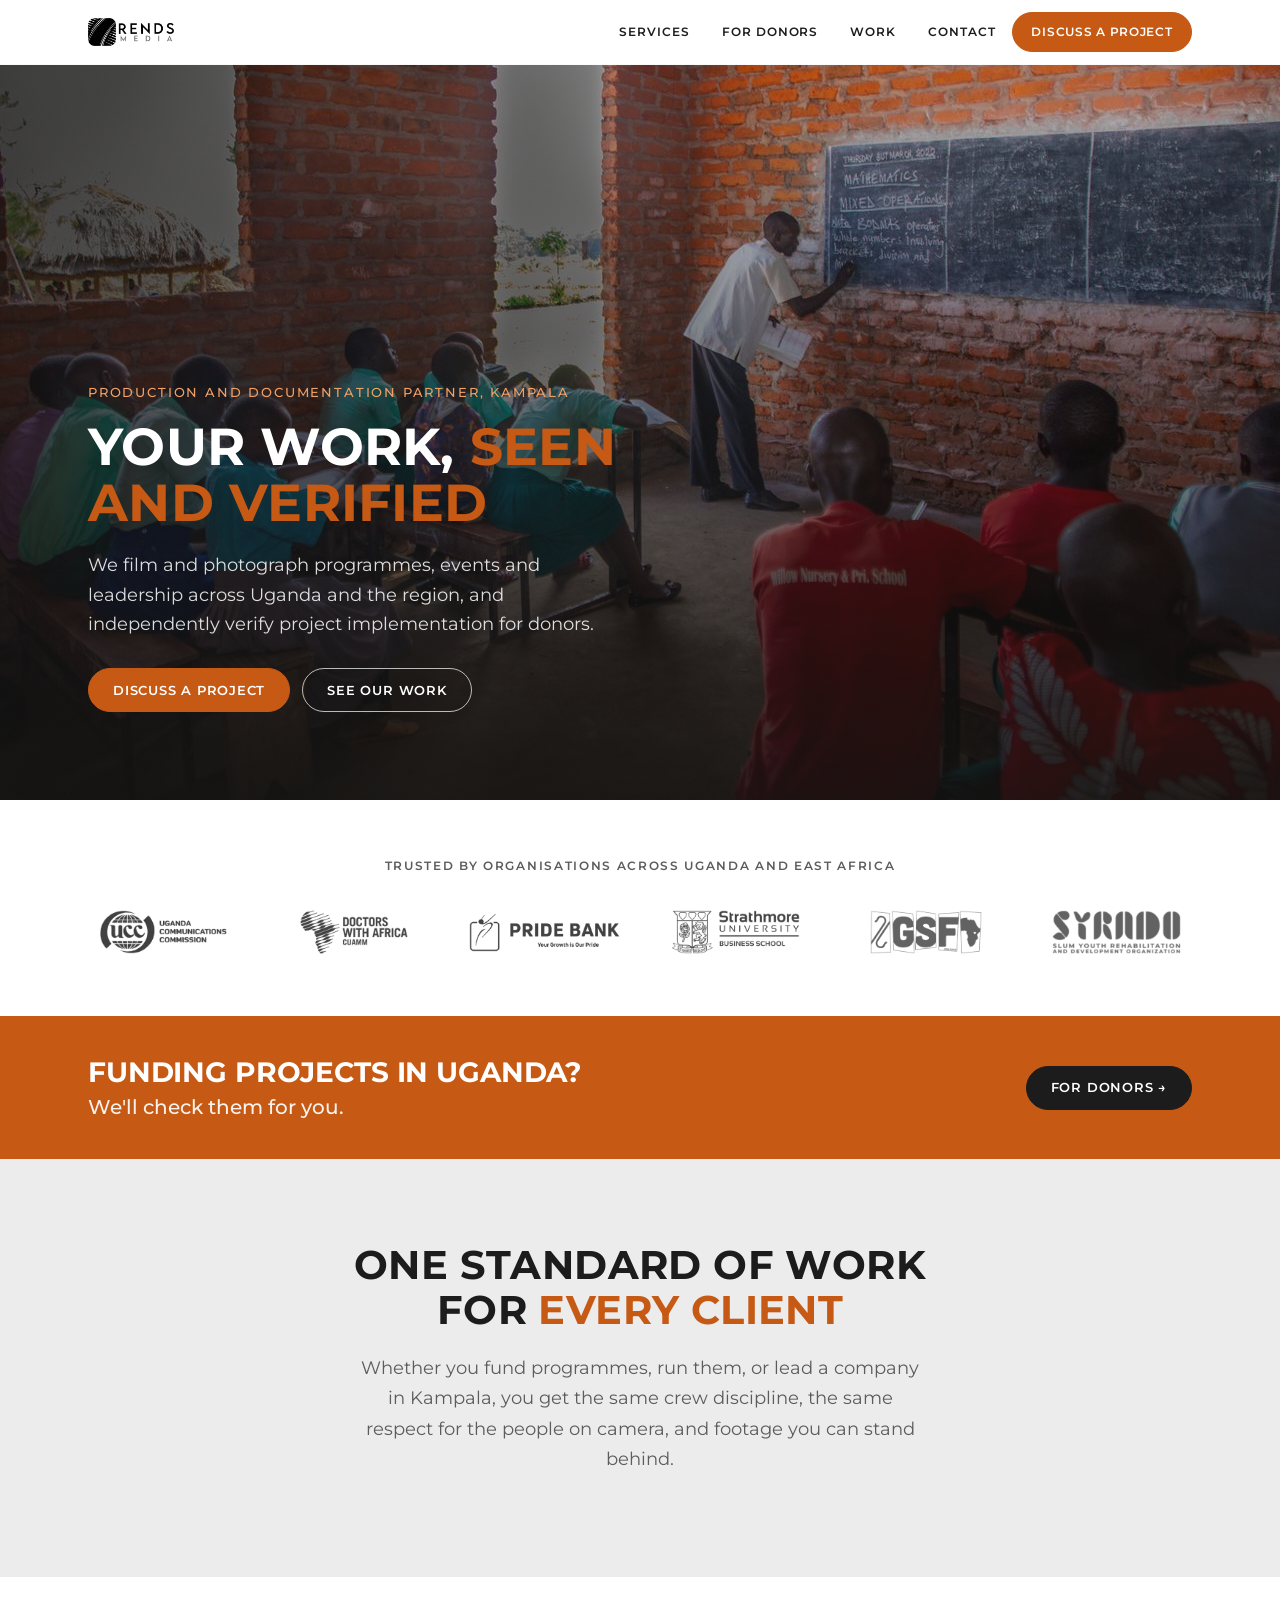
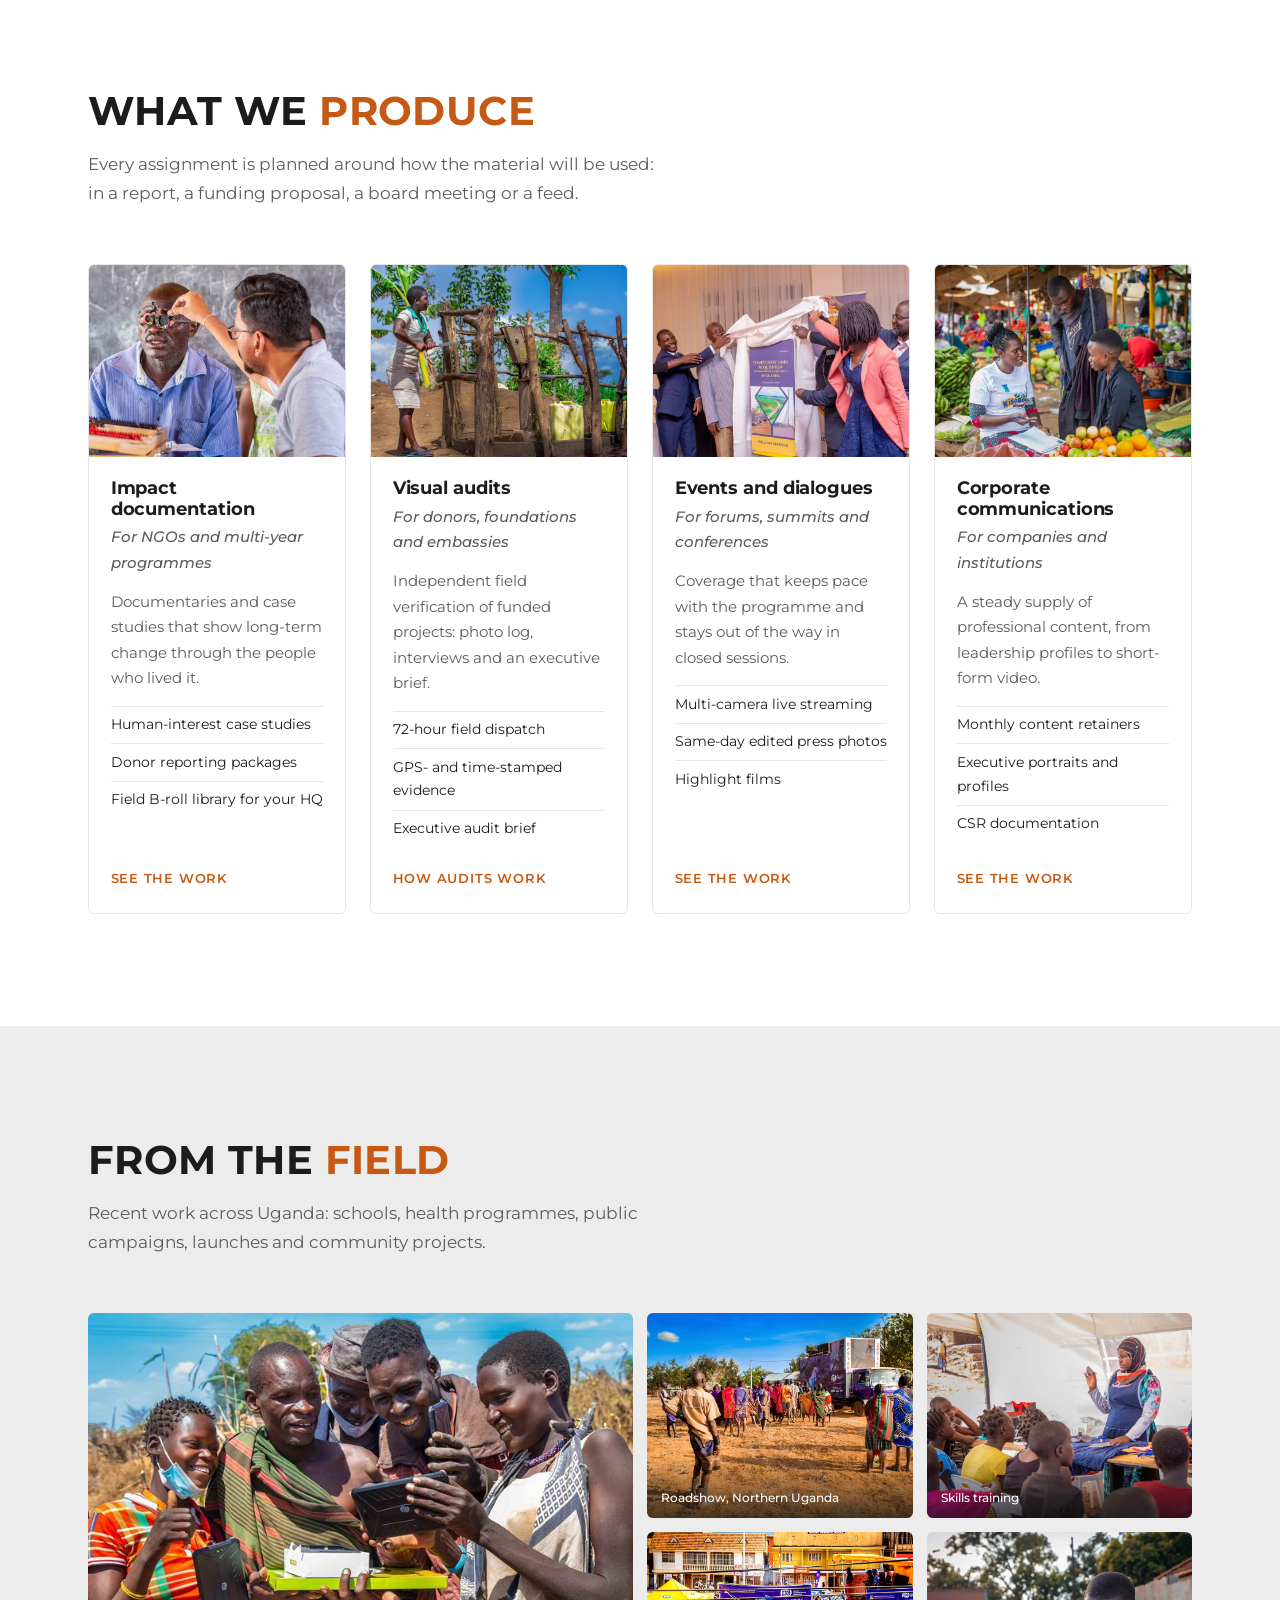
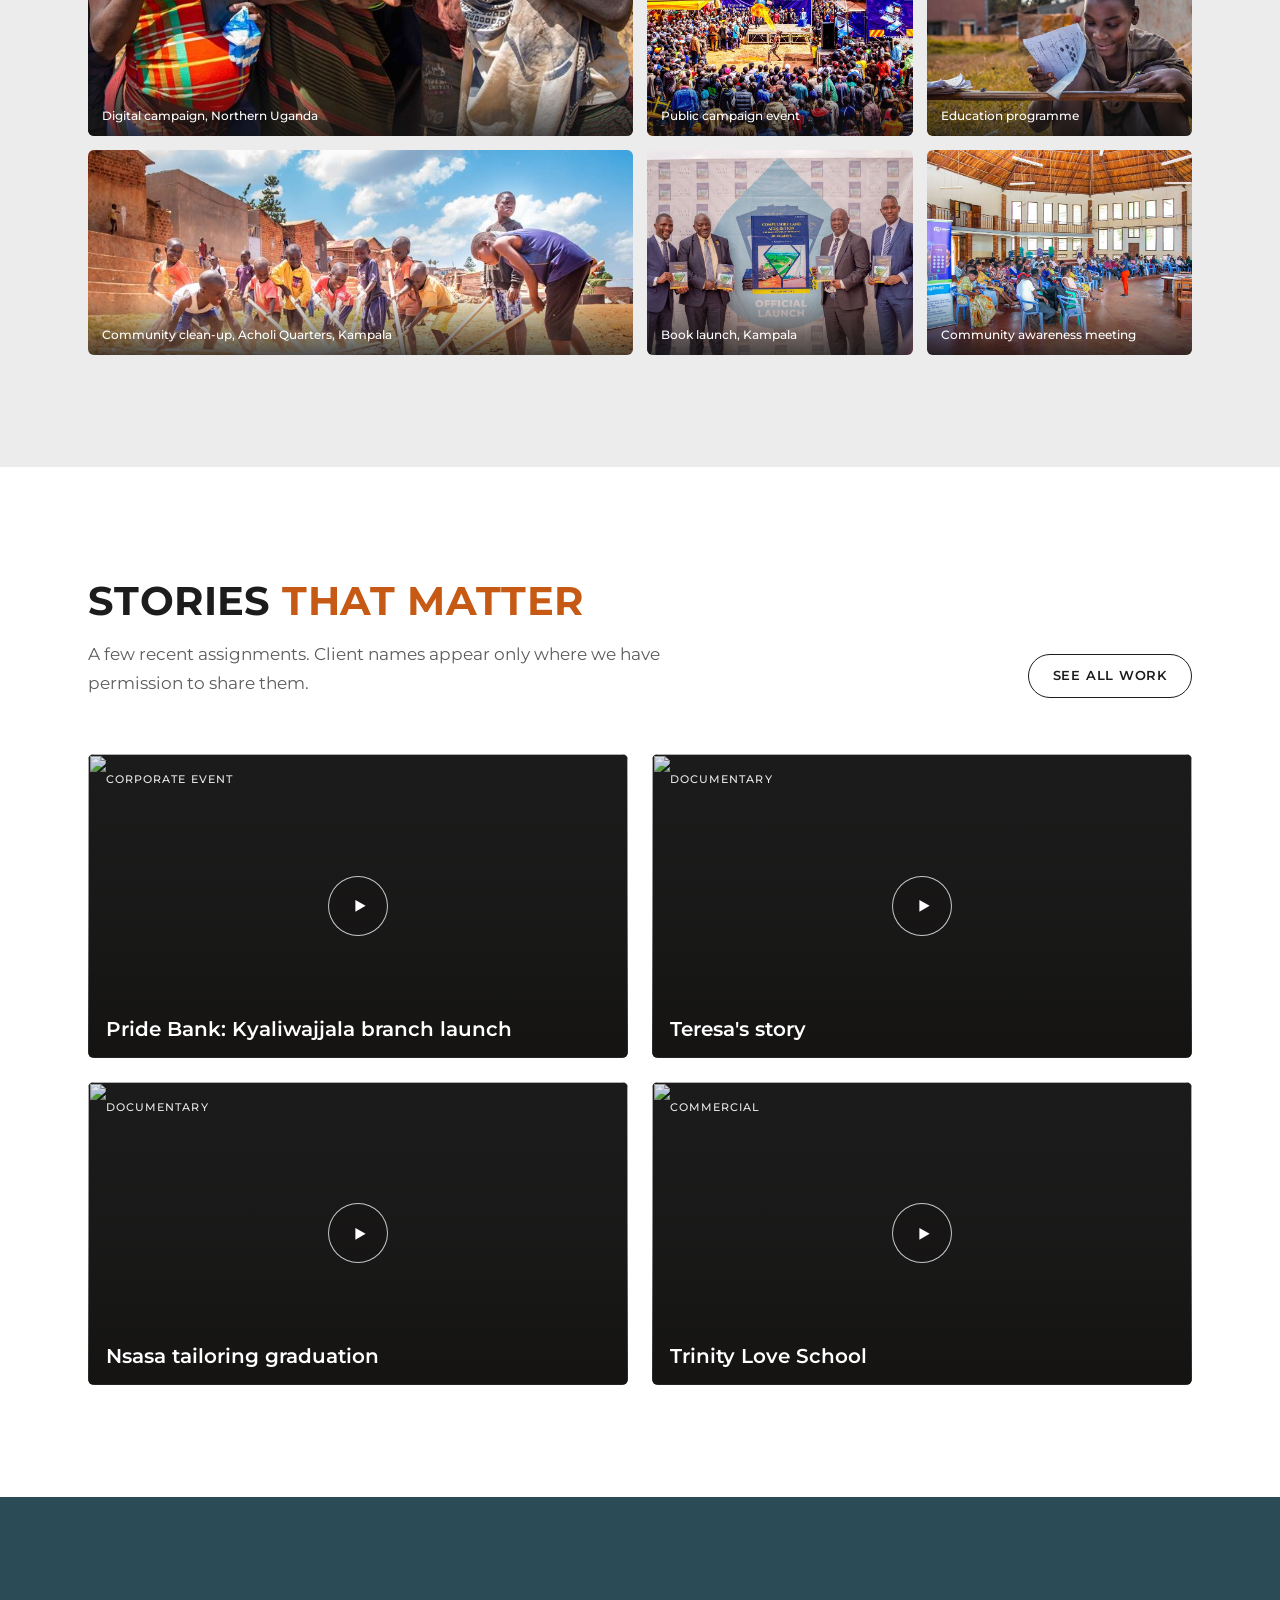
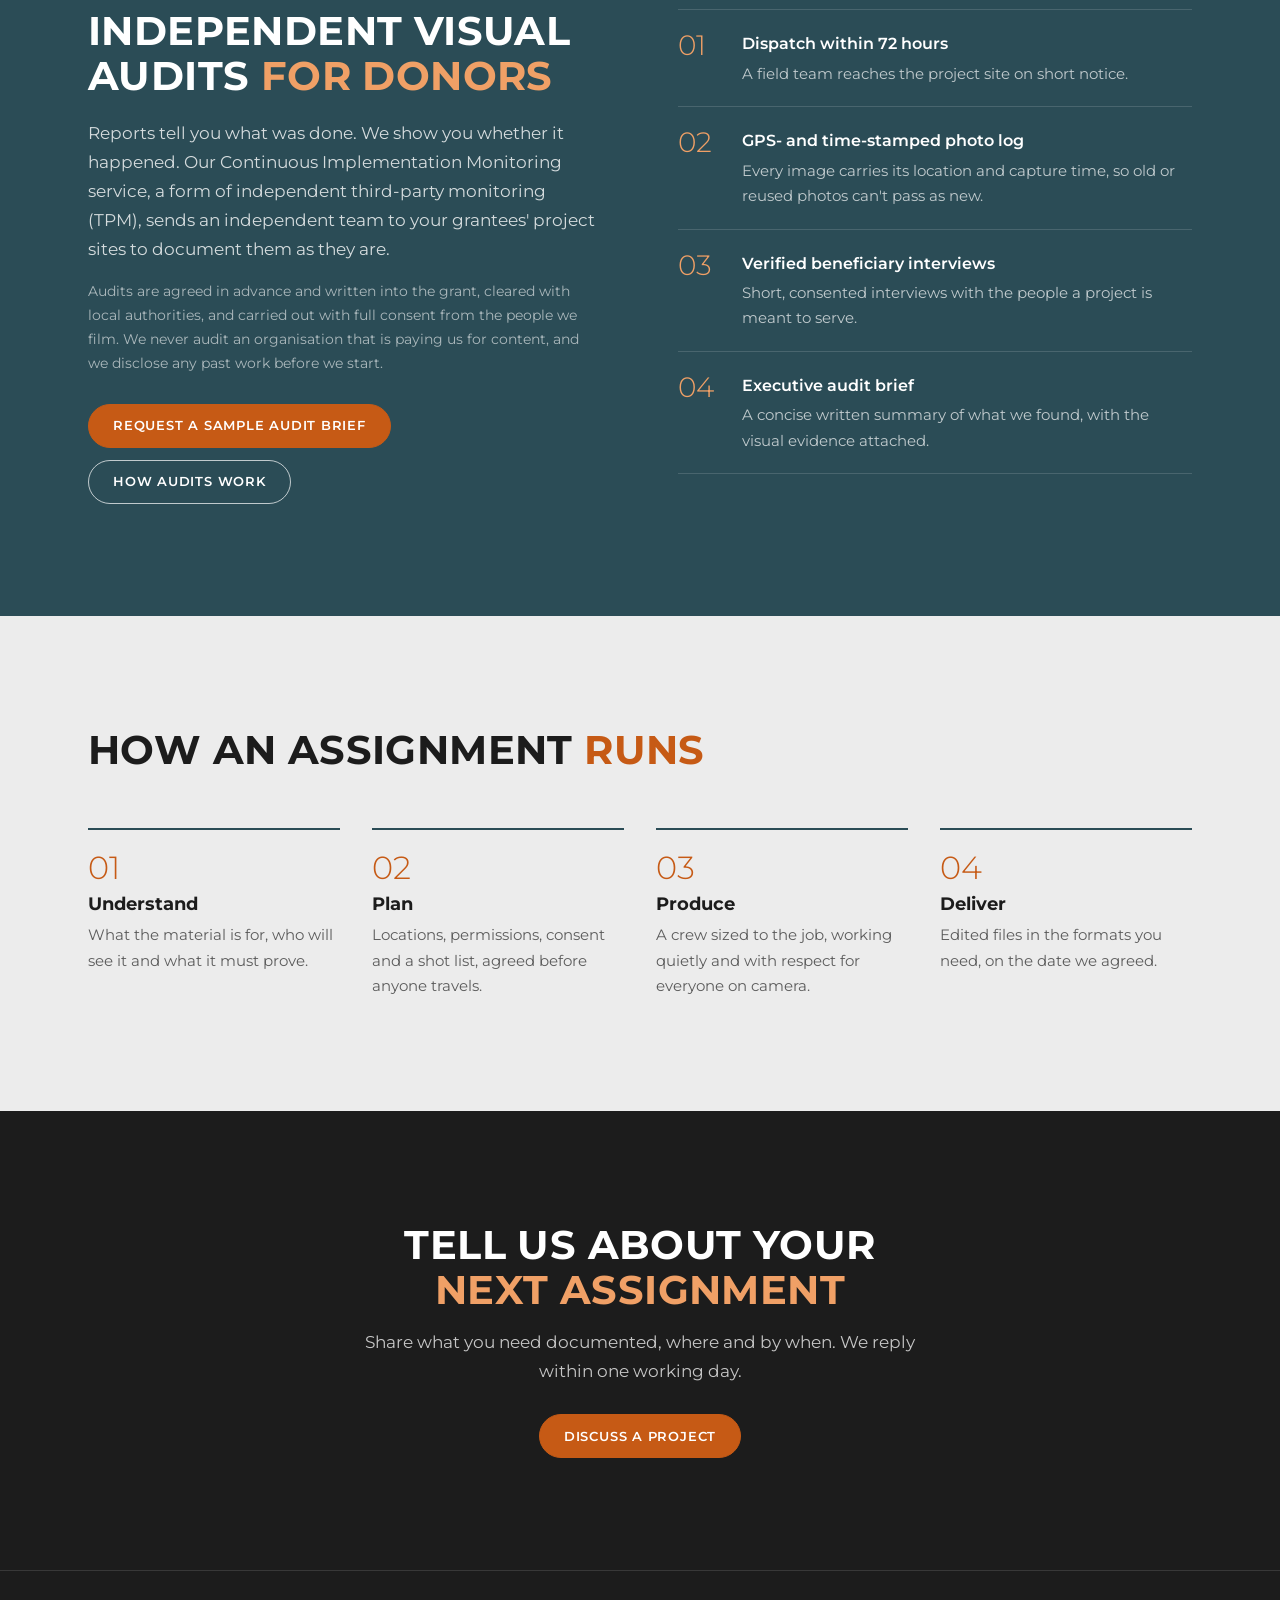
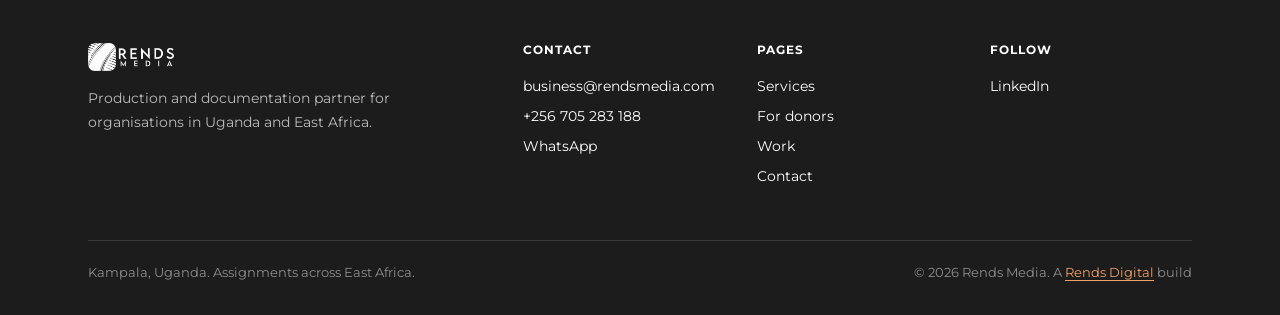
==== commit 0c8e5ea0: "Add third-party monitoring (TPM) wording for donor search - /donors: page title, meta and share desc" ====
--- a/site/index.html
+++ b/site/index.html
@@ -267,7 +267,7 @@
         <div class="audit">
           <div>
             <h2 class="title" id="audit-title">Independent visual audits <span class="hl">for donors</span></h2>
-            <p class="lead">Reports tell you what was done. We show you whether it happened. Our Continuous Implementation Monitoring service sends an independent team to your grantees' project sites to document them as they are.</p>
+            <p class="lead">Reports tell you what was done. We show you whether it happened. Our Continuous Implementation Monitoring service, a form of independent third-party monitoring (TPM), sends an independent team to your grantees' project sites to document them as they are.</p>
             <p class="audit__note">Audits are agreed in advance and written into the grant, cleared with local authorities, and carried out with full consent from the people we film. We never audit an organisation that is paying us for content, and we disclose any past work before we start.</p>
             <div class="actions">
               <a class="button" href="donors#sample">Request a sample audit brief</a>
@@ -345,7 +345,7 @@
       </div>
       <div class="footer-base">
         <span>Kampala, Uganda. Assignments across East Africa.</span>
-        <span>&copy; 2026 Rends Media. A <a class="credit" href="https://digital.rendsmedia.com" target="_blank" rel="noopener">Rends Digital</a> build</span>
+        <span>&copy; <span data-year>2026</span> Rends Media. A <a class="credit" href="https://digital.rendsmedia.com" target="_blank" rel="noopener">Rends Digital</a> build</span>
       </div>
     </div>
   </footer>
